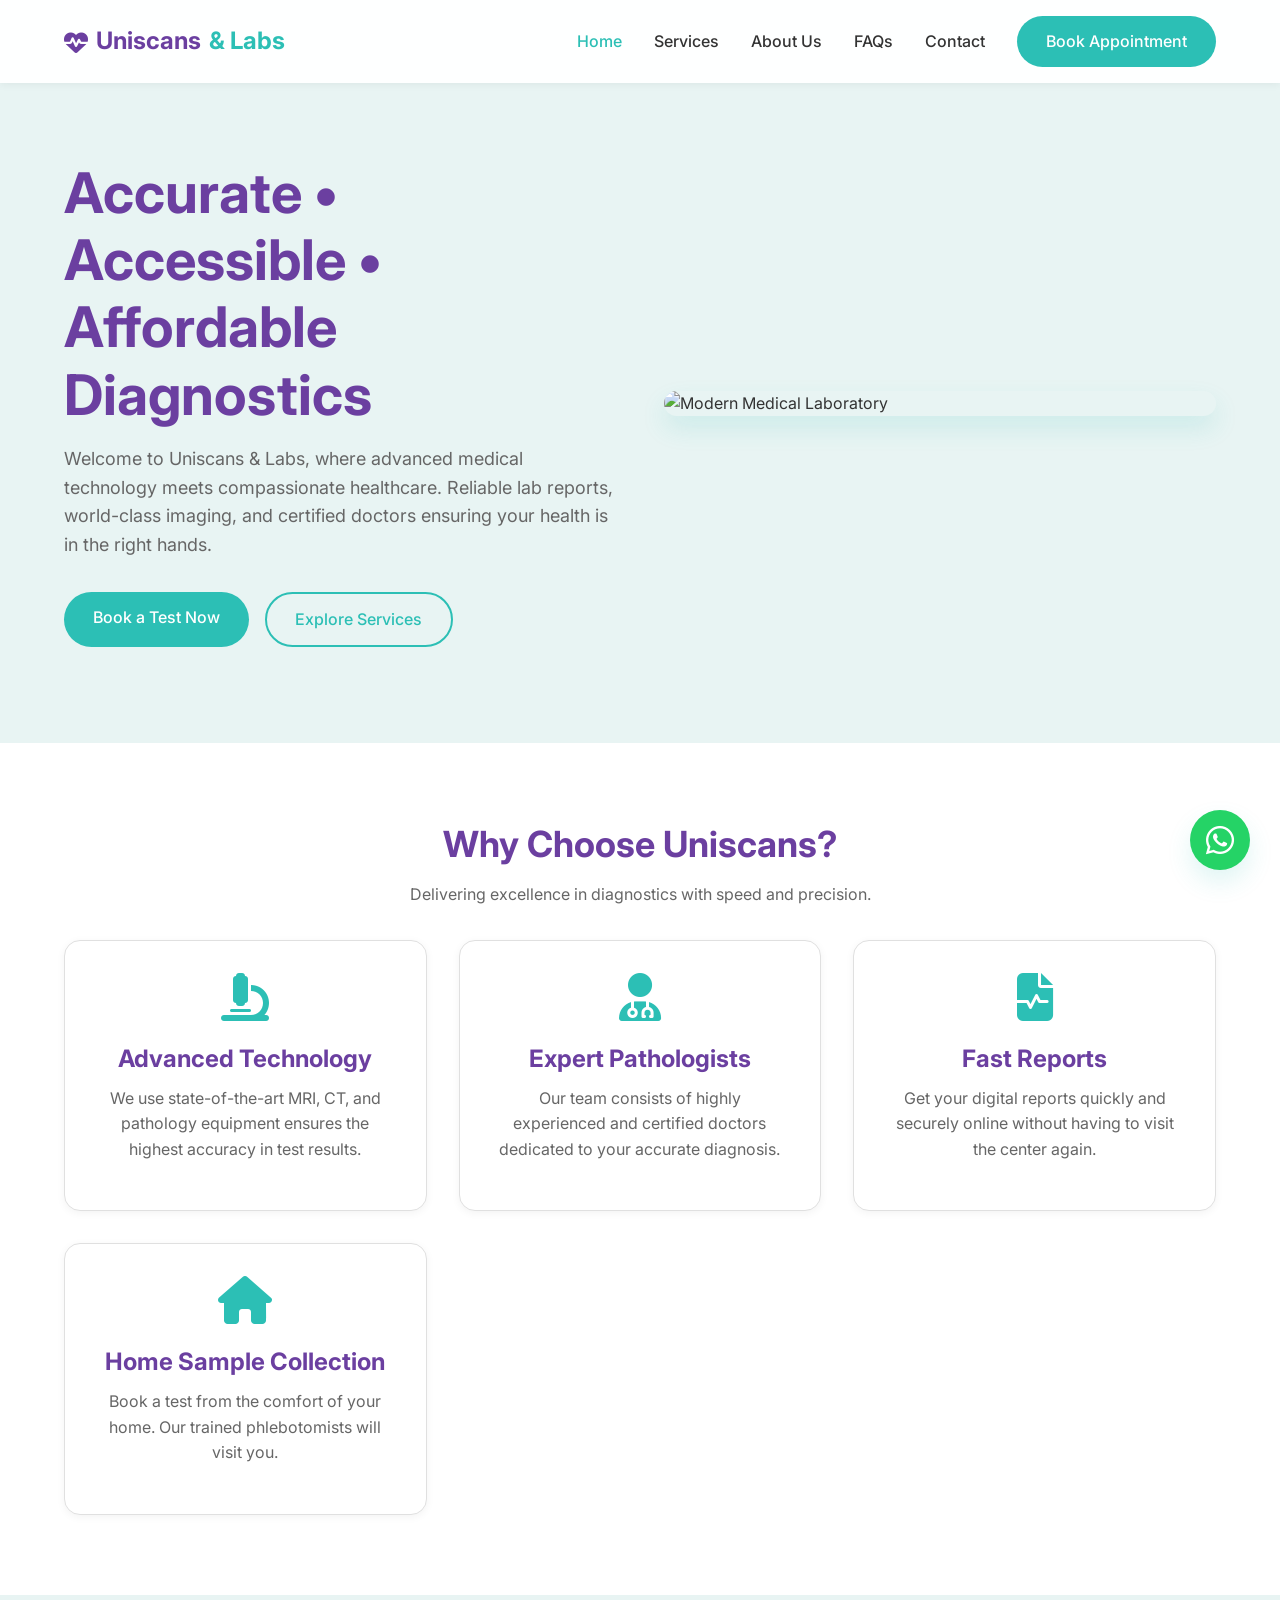
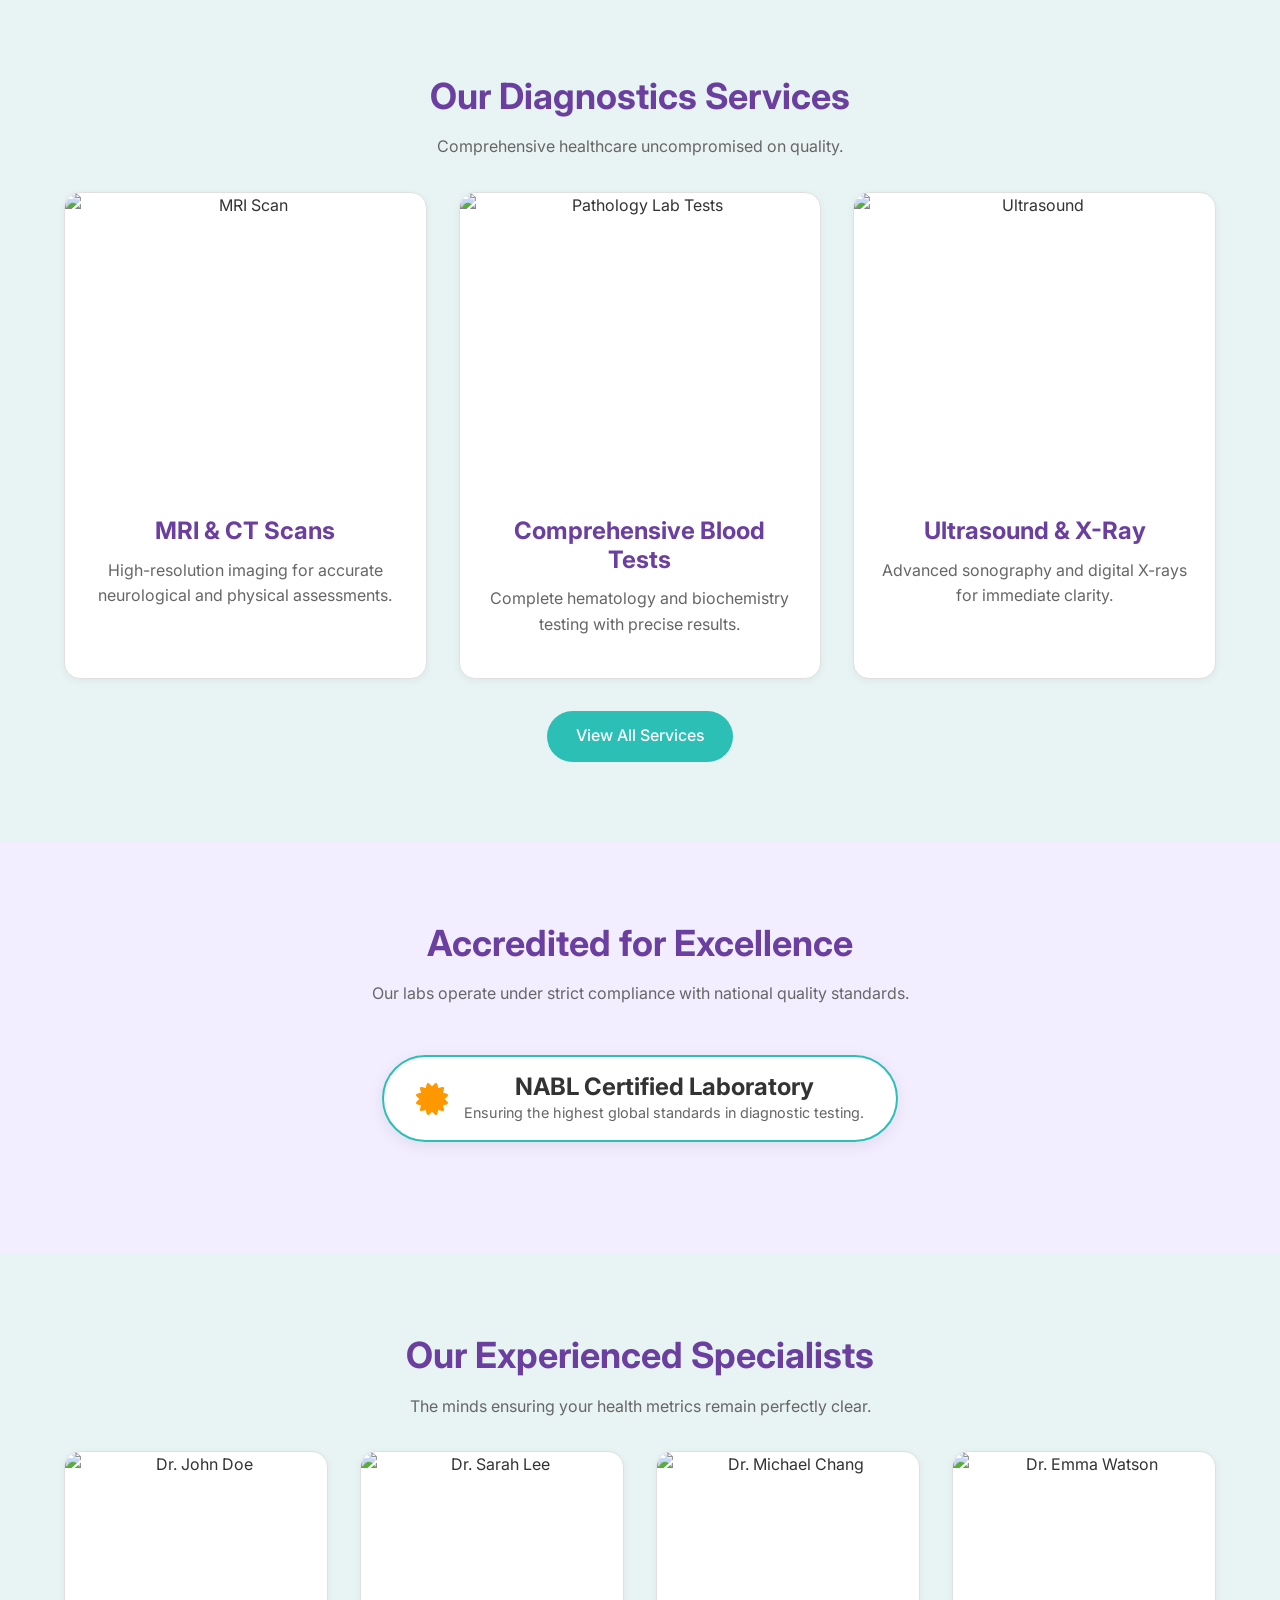
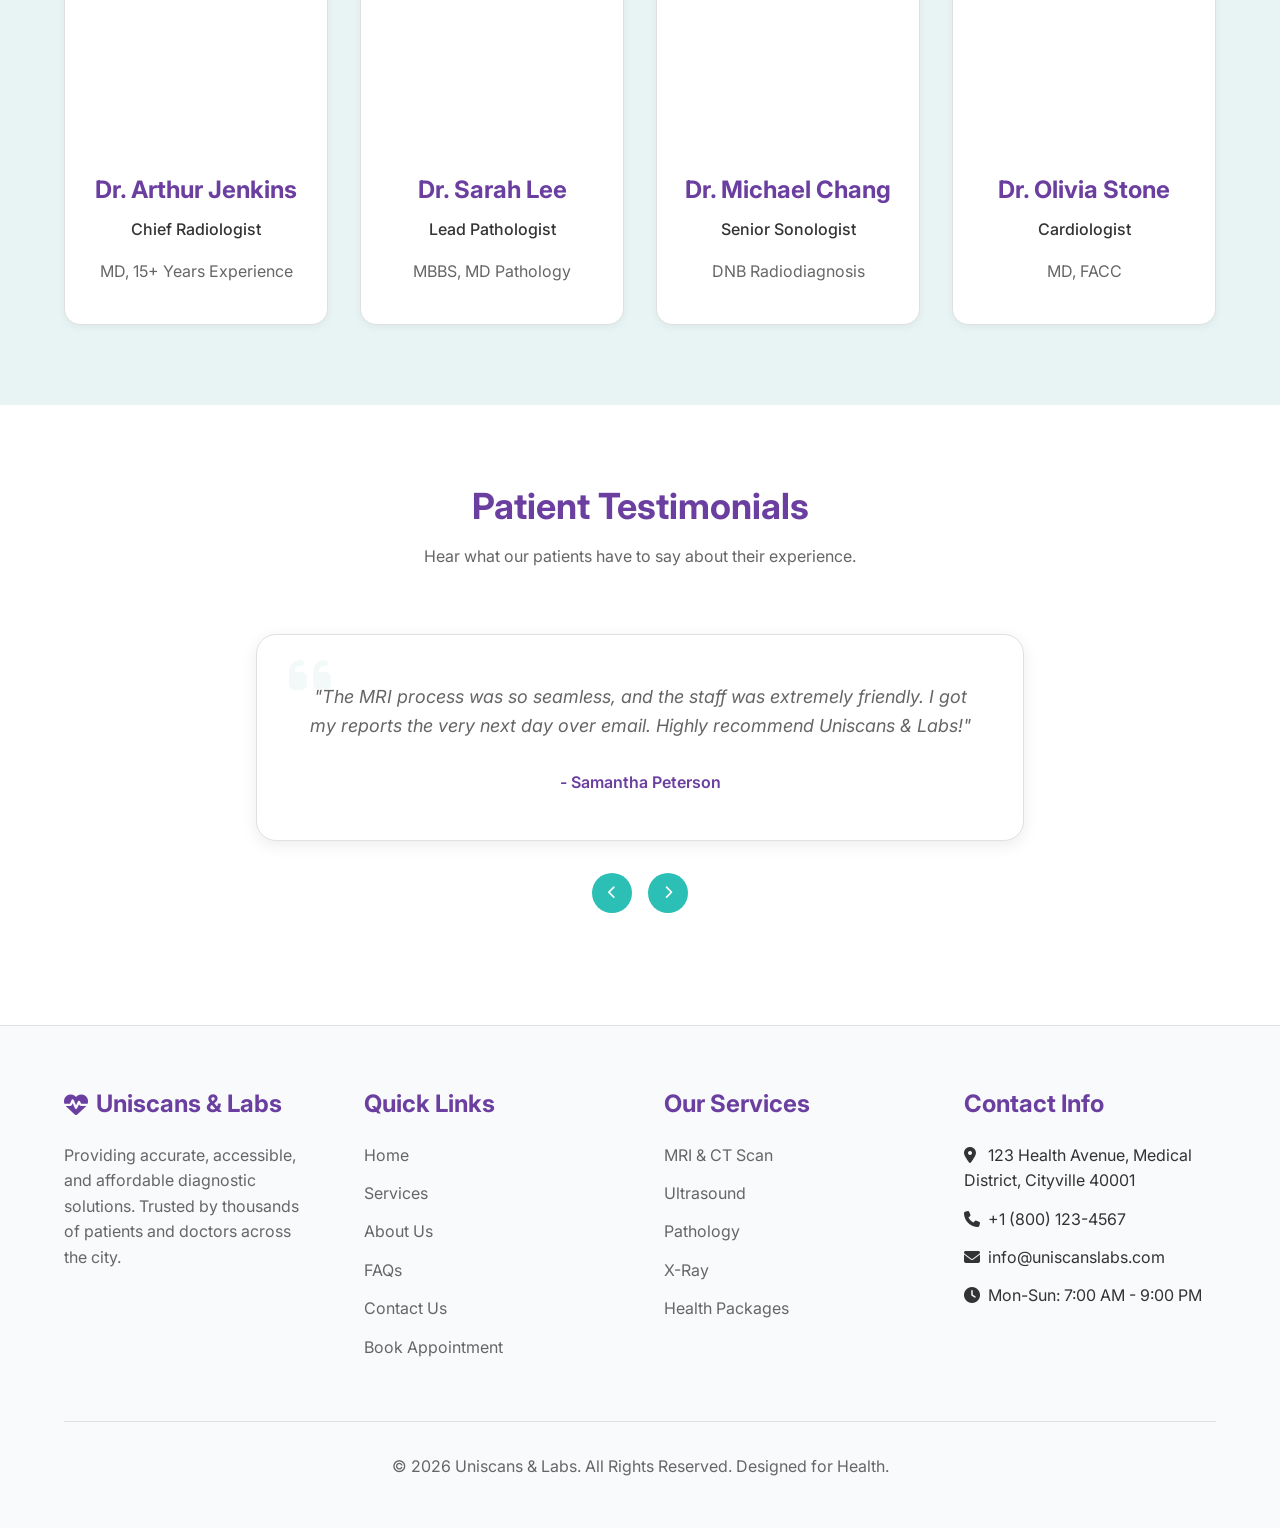
==== index.html @ 37f6e5c0 "first commit" ====
<!DOCTYPE html>
<html lang="en">
<head>
    <meta charset="UTF-8">
    <meta name="viewport" content="width=device-width, initial-scale=1.0">
    <title>Uniscans & Labs | Accurate • Accessible • Affordable Diagnostics</title>
    <meta name="description" content="Uniscans & Labs provides premium diagnostic services including MRI, CT Scans, Ultrasound, and full body checkups.">
    <link rel="stylesheet" href="styles.css">
    <link rel="stylesheet" href="https://cdnjs.cloudflare.com/ajax/libs/font-awesome/6.4.0/css/all.min.css">
</head>
<body>

    <!-- Sticky Navbar -->
    <header class="navbar">
        <div class="container">
            <a href="index.html" class="logo">
                <i class="fas fa-heartbeat"></i> Uniscans <span>& Labs</span>
            </a>
            
            <nav class="nav-links">
                <a href="index.html" class="active">Home</a>
                <a href="services.html">Services</a>
                <a href="about.html">About Us</a>
                <a href="faq.html">FAQs</a>
                <a href="contact.html">Contact</a>
                <a href="appointment.html" class="btn btn-accent">Book Appointment</a>
            </nav>
            
            <div class="mobile-toggle">
                <i class="fas fa-bars"></i>
            </div>
        </div>
    </header>

    <!-- Hero Section -->
    <section class="hero" id="home">
        <div class="container">
            <div class="hero-content">
                <h1>Accurate • Accessible • Affordable Diagnostics</h1>
                <p>Welcome to Uniscans & Labs, where advanced medical technology meets compassionate healthcare. Reliable lab reports, world-class imaging, and certified doctors ensuring your health is in the right hands.</p>
                <div style="display: flex; gap: 1rem;">
                    <a href="appointment.html" class="btn btn-primary">Book a Test Now</a>
                    <a href="services.html" class="btn btn-outline">Explore Services</a>
                </div>
            </div>
            <div class="hero-image">
                <img src="https://images.unsplash.com/photo-1579684385127-1ef15d508118?q=80&w=800&auto=format&fit=crop" alt="Modern Medical Laboratory">
            </div>
        </div>
    </section>

    <!-- Why Choose Us -->
    <section class="section" id="why-us">
        <div class="container">
            <div class="text-center mb-2">
                <h2>Why Choose Uniscans?</h2>
                <p>Delivering excellence in diagnostics with speed and precision.</p>
            </div>
            
            <div class="grid">
                <div class="card">
                    <i class="fas fa-microscope card-icon"></i>
                    <h3>Advanced Technology</h3>
                    <p>We use state-of-the-art MRI, CT, and pathology equipment ensures the highest accuracy in test results.</p>
                </div>
                <div class="card">
                    <i class="fas fa-user-md card-icon"></i>
                    <h3>Expert Pathologists</h3>
                    <p>Our team consists of highly experienced and certified doctors dedicated to your accurate diagnosis.</p>
                </div>
                <div class="card">
                    <i class="fas fa-file-medical-alt card-icon"></i>
                    <h3>Fast Reports</h3>
                    <p>Get your digital reports quickly and securely online without having to visit the center again.</p>
                </div>
                <div class="card">
                    <i class="fas fa-home card-icon"></i>
                    <h3>Home Sample Collection</h3>
                    <p>Book a test from the comfort of your home. Our trained phlebotomists will visit you.</p>
                </div>
            </div>
        </div>
    </section>

    <!-- Technology & Equipment -->
    <section class="section section-alt" id="services">
        <div class="container">
            <div class="text-center mb-2">
                <h2>Our Diagnostics Services</h2>
                <p>Comprehensive healthcare uncompromised on quality.</p>
            </div>
            
            <div class="grid">
                <div class="staff-card">
                    <img src="https://images.unsplash.com/photo-1516549655169-df83a0774514?q=80&w=600&auto=format&fit=crop" alt="MRI Scan" class="staff-img">
                    <div class="staff-info">
                        <h3>MRI & CT Scans</h3>
                        <p>High-resolution imaging for accurate neurological and physical assessments.</p>
                    </div>
                </div>
                <div class="staff-card">
                    <img src="https://images.unsplash.com/photo-1579154204601-01588f351e67?q=80&w=600&auto=format&fit=crop" alt="Pathology Lab Tests" class="staff-img">
                    <div class="staff-info">
                        <h3>Comprehensive Blood Tests</h3>
                        <p>Complete hematology and biochemistry testing with precise results.</p>
                    </div>
                </div>
                <div class="staff-card">
                    <img src="https://images.unsplash.com/photo-1530497610245-94d3c16cda28?q=80&w=600&auto=format&fit=crop" alt="Ultrasound" class="staff-img">
                    <div class="staff-info">
                        <h3>Ultrasound & X-Ray</h3>
                        <p>Advanced sonography and digital X-rays for immediate clarity.</p>
                    </div>
                </div>
            </div>
            
            <div class="text-center mt-2">
                <a href="services.html" class="btn btn-primary">View All Services</a>
            </div>
        </div>
    </section>

    <!-- NABL Certification -->
    <section class="section section-purple-tint text-center">
        <div class="container">
            <h2>Accredited for Excellence</h2>
            <p>Our labs operate under strict compliance with national quality standards.</p>
            <div class="badge-nabl">
                <i class="fas fa-certificate"></i>
                <div>
                    <h3 style="margin-bottom: 0; color: var(--text-main);">NABL Certified Laboratory</h3>
                    <p style="margin-bottom: 0px; font-size: 0.9rem;">Ensuring the highest global standards in diagnostic testing.</p>
                </div>
            </div>
        </div>
    </section>

    <!-- Experienced Staff -->
    <section class="section section-alt" id="team">
        <div class="container">
            <div class="text-center mb-2">
                <h2>Our Experienced Specialists</h2>
                <p>The minds ensuring your health metrics remain perfectly clear.</p>
            </div>
            
            <div class="grid" style="grid-template-columns: repeat(auto-fit, minmax(220px, 1fr));">
                <div class="staff-card">
                    <img src="https://images.unsplash.com/photo-1612349317150-e413f6a5b16d?q=80&w=400&auto=format&fit=crop" alt="Dr. John Doe" class="staff-img">
                    <div class="staff-info">
                        <h3>Dr. Arthur Jenkins</h3>
                        <p style="color: var(--accent-color); font-weight: 500;">Chief Radiologist</p>
                        <p>MD, 15+ Years Experience</p>
                    </div>
                </div>
                <div class="staff-card">
                    <img src="https://images.unsplash.com/photo-1559839734-2b71ea197ec2?q=80&w=400&auto=format&fit=crop" alt="Dr. Sarah Lee" class="staff-img">
                    <div class="staff-info">
                        <h3>Dr. Sarah Lee</h3>
                        <p style="color: var(--accent-color); font-weight: 500;">Lead Pathologist</p>
                        <p>MBBS, MD Pathology</p>
                    </div>
                </div>
                <div class="staff-card">
                    <img src="https://images.unsplash.com/photo-1537368910025-700350fe46c7?q=80&w=400&auto=format&fit=crop" alt="Dr. Michael Chang" class="staff-img">
                    <div class="staff-info">
                        <h3>Dr. Michael Chang</h3>
                        <p style="color: var(--accent-color); font-weight: 500;">Senior Sonologist</p>
                        <p>DNB Radiodiagnosis</p>
                    </div>
                </div>
                <div class="staff-card">
                    <img src="https://images.unsplash.com/photo-1614608682850-e0d6ed316d47?q=80&w=400&auto=format&fit=crop" alt="Dr. Emma Watson" class="staff-img">
                    <div class="staff-info">
                        <h3>Dr. Olivia Stone</h3>
                        <p style="color: var(--accent-color); font-weight: 500;">Cardiologist</p>
                        <p>MD, FACC</p>
                    </div>
                </div>
            </div>
        </div>
    </section>

    <!-- Testimonials -->
    <section class="section" id="testimonials">
        <div class="container">
            <div class="text-center mb-2">
                <h2>Patient Testimonials</h2>
                <p>Hear what our patients have to say about their experience.</p>
            </div>
            
            <div class="testimonial-container">
                <div class="testimonial-track">
                    <div class="testimonial-slide">
                        <div class="testimonial-card">
                            <i class="fas fa-quote-left quote-icon"></i>
                            <p class="testimonial-text">"The MRI process was so seamless, and the staff was extremely friendly. I got my reports the very next day over email. Highly recommend Uniscans & Labs!"</p>
                            <h4 class="testimonial-author">- Samantha Peterson</h4>
                        </div>
                    </div>
                    <div class="testimonial-slide">
                        <div class="testimonial-card">
                            <i class="fas fa-quote-left quote-icon"></i>
                            <p class="testimonial-text">"Very professional setup. The lab is exceptionally clean, and the home collection service they offer is a lifesaver for my elderly parents."</p>
                            <h4 class="testimonial-author">- Rahul Verma</h4>
                        </div>
                    </div>
                    <div class="testimonial-slide">
                        <div class="testimonial-card">
                            <i class="fas fa-quote-left quote-icon"></i>
                            <p class="testimonial-text">"Pricing is very transparent compared to other corporate hospitals, and the doctors took time to actually explain the ultrasound results. Great facility."</p>
                            <h4 class="testimonial-author">- James O'Connor</h4>
                        </div>
                    </div>
                </div>
                
                <div class="slider-controls">
                    <button class="slider-btn slider-prev"><i class="fas fa-chevron-left"></i></button>
                    <button class="slider-btn slider-next"><i class="fas fa-chevron-right"></i></button>
                </div>
            </div>
        </div>
    </section>

    <!-- Footer -->
    <footer class="footer">
        <div class="container">
            <div class="footer-grid">
                <div>
                    <h3 style="display: flex; align-items: center; gap: 0.5rem;">
                        <i class="fas fa-heartbeat"></i> Uniscans & Labs
                    </h3>
                    <p>Providing accurate, accessible, and affordable diagnostic solutions. Trusted by thousands of patients and doctors across the city.</p>
                </div>
                
                <div>
                    <h3>Quick Links</h3>
                    <ul class="footer-links">
                        <li><a href="index.html">Home</a></li>
                        <li><a href="services.html">Services</a></li>
                        <li><a href="about.html">About Us</a></li>
                        <li><a href="faq.html">FAQs</a></li>
                        <li><a href="contact.html">Contact Us</a></li>
                        <li><a href="appointment.html">Book Appointment</a></li>
                    </ul>
                </div>
                
                <div>
                    <h3>Our Services</h3>
                    <ul class="footer-links">
                        <li><a href="services.html">MRI & CT Scan</a></li>
                        <li><a href="services.html">Ultrasound</a></li>
                        <li><a href="services.html">Pathology</a></li>
                        <li><a href="services.html">X-Ray</a></li>
                        <li><a href="services.html">Health Packages</a></li>
                    </ul>
                </div>
                
                <div>
                    <h3>Contact Info</h3>
                    <ul class="footer-links">
                        <li><i class="fas fa-map-marker-alt" style="width: 20px;"></i> 123 Health Avenue, Medical District, Cityville 40001</li>
                        <li><i class="fas fa-phone" style="width: 20px;"></i> +1 (800) 123-4567</li>
                        <li><i class="fas fa-envelope" style="width: 20px;"></i> info@uniscanslabs.com</li>
                        <li><i class="fas fa-clock" style="width: 20px;"></i> Mon-Sun: 7:00 AM - 9:00 PM</li>
                    </ul>
                </div>
            </div>
            
            <div class="footer-bottom">
                <p>&copy; 2026 Uniscans & Labs. All Rights Reserved. Designed for Health.</p>
            </div>
        </div>
    </footer>

    <!-- Floating WhatsApp -->
    <a href="#" class="whatsapp-float" aria-label="Chat on WhatsApp">
        <i class="fab fa-whatsapp"></i>
    </a>

    <script src="script.js"></script>
</body>
</html>
---- styles.css ----
@import url('https://fonts.googleapis.com/css2?family=Inter:wght@300;400;500;600;700&display=swap');

:root {
  --purple: #6B3FA0;
  --teal: #2CBFB5;
  --bg-color: #FFFFFF;
  --section-alt: #E8F4F3;
  --section-light-purple: #F3EEFF;
  --text-main: #333333;
  --text-light: #666666;
  --border-color: #E0E0E0;
  --shadow-sm: 0 2px 8px rgba(0, 0, 0, 0.05);
  --shadow-md: 0 4px 16px rgba(0, 0, 0, 0.08);
  --shadow-lg: 0 12px 24px rgba(44, 191, 181, 0.15);
  --transition: all 0.3s ease;
}

* {
  margin: 0;
  padding: 0;
  box-sizing: border-box;
}

body {
  font-family: 'Inter', sans-serif;
  color: var(--text-main);
  background-color: var(--bg-color);
  line-height: 1.6;
  overflow-x: hidden;
}

a {
  text-decoration: none;
  color: inherit;
  transition: var(--transition);
}

ul {
  list-style: none;
}

img {
  max-width: 100%;
  height: auto;
  display: block;
}

/* Typography */
h1, h2, h3, h4, h5, h6 {
  color: var(--purple);
  font-weight: 700;
  line-height: 1.2;
}

h1 { font-size: 3rem; margin-bottom: 1rem; }
h2 { font-size: 2.25rem; margin-bottom: 1rem; }
h3 { font-size: 1.5rem; margin-bottom: 0.75rem; }

p {
  color: var(--text-light);
  margin-bottom: 1rem;
}

/* Utilities */
.container {
  width: 100%;
  max-width: 1200px;
  margin: 0 auto;
  padding: 0 1.5rem;
}

.section {
  padding: 5rem 0;
}

.section-alt {
  background-color: var(--section-alt);
}

.section-purple-tint {
  background-color: var(--section-light-purple);
}

.text-center {
  text-align: center;
}

.mb-2 { margin-bottom: 2rem; }
.mt-2 { margin-top: 2rem; }

/* Buttons */
.btn {
  display: inline-block;
  padding: 0.8rem 1.8rem;
  font-weight: 500;
  border-radius: 50px;
  cursor: pointer;
  border: none;
  font-size: 1rem;
  transition: var(--transition);
  text-align: center;
}

.btn-primary, .btn-accent {
  background-color: var(--teal);
  color: white;
}

.btn-primary:hover, .btn-accent:hover {
  background-color: #24a198;
  box-shadow: var(--shadow-md);
  transform: translateY(-2px);
}

.btn-outline {
  background-color: transparent;
  color: var(--teal);
  border: 2px solid var(--teal);
}

.btn-outline:hover {
  background-color: var(--teal);
  color: white;
}

/* Navbar */
.navbar {
  position: fixed;
  top: 0;
  left: 0;
  width: 100%;
  background-color: rgba(255, 255, 255, 0.95);
  backdrop-filter: blur(10px);
  z-index: 1000;
  box-shadow: var(--shadow-sm);
  transition: var(--transition);
  padding: 1rem 0;
}

.navbar .container {
  display: flex;
  justify-content: space-between;
  align-items: center;
}

.logo {
  font-size: 1.5rem;
  font-weight: 700;
  color: var(--purple);
  display: flex;
  align-items: center;
  gap: 0.5rem;
}

.logo span {
  color: var(--teal);
}

.nav-links {
  display: flex;
  align-items: center;
  gap: 2rem;
}

.nav-links a {
  font-weight: 500;
  font-size: 1rem;
}

.nav-links a:hover,
.nav-links a.active {
  color: var(--teal);
}

.mobile-toggle {
  display: none;
  font-size: 1.5rem;
  color: var(--teal);
  cursor: pointer;
}

/* Hero Section */
.hero {
  padding-top: 10rem;
  padding-bottom: 6rem;
  background-color: var(--section-alt);
  position: relative;
  overflow: hidden;
}

.hero .container {
  display: grid;
  grid-template-columns: 1fr 1fr;
  gap: 3rem;
  align-items: center;
}

.hero-content h1 {
  font-size: 3.5rem;
  color: var(--purple);
}

.hero-content p {
  font-size: 1.125rem;
  margin-bottom: 2rem;
}

.hero-image {
  position: relative;
}

.hero-image img {
  border-radius: 20px;
  box-shadow: var(--shadow-lg);
}

/* Cards & Grid */
.grid {
  display: grid;
  grid-template-columns: repeat(auto-fit, minmax(280px, 1fr));
  gap: 2rem;
}

.card {
  background: var(--bg-color);
  border-radius: 16px;
  padding: 2rem;
  box-shadow: var(--shadow-sm);
  transition: var(--transition);
  border: 1px solid var(--border-color);
  text-align: center;
}

.card:hover {
  transform: translateY(-5px);
  box-shadow: var(--shadow-md);
  border-color: var(--teal);
}

.card-icon {
  font-size: 3rem;
  color: var(--teal);
  margin-bottom: 1.5rem;
}

/* Team / Staff */
.staff-card {
  text-align: center;
  background: var(--bg-color);
  border-radius: 16px;
  overflow: hidden;
  box-shadow: var(--shadow-sm);
  transition: var(--transition);
  border: 1px solid var(--border-color);
}

.staff-card:hover {
  transform: translateY(-5px);
  box-shadow: var(--shadow-md);
  border-color: var(--teal);
}

.staff-img {
  width: 100%;
  height: 300px;
  object-fit: cover;
}

.staff-info {
  padding: 1.5rem;
}

/* Badges */
.badge-nabl {
  display: inline-flex;
  align-items: center;
  gap: 1rem;
  background: white;
  padding: 1rem 2rem;
  border-radius: 50px;
  box-shadow: var(--shadow-md);
  margin: 2rem 0;
  border: 2px solid var(--teal);
}

.badge-nabl i {
  font-size: 2rem;
  color: #FF9800;
}

/* Testimonial Slider */
.testimonial-container {
  position: relative;
  max-width: 800px;
  margin: 0 auto;
  overflow: hidden;
  padding: 2rem 0;
}

.testimonial-track {
  display: flex;
  transition: transform 0.5s ease-in-out;
}

.testimonial-slide {
  min-width: 100%;
  padding: 0 1rem;
}

.testimonial-card {
  background: var(--bg-color);
  padding: 3rem;
  border-radius: 20px;
  box-shadow: var(--shadow-md);
  text-align: center;
  position: relative;
  border: 1px solid var(--border-color);
}

.quote-icon {
  font-size: 3rem;
  color: var(--section-alt);
  position: absolute;
  top: 1rem;
  left: 2rem;
  z-index: 0;
  opacity: 0.5;
}

.testimonial-text {
  font-size: 1.125rem;
  font-style: italic;
  position: relative;
  z-index: 1;
  margin-bottom: 2rem;
}

.testimonial-author {
  font-weight: 600;
  color: var(--purple);
}

.slider-controls {
  display: flex;
  justify-content: center;
  gap: 1rem;
  margin-top: 2rem;
}

.slider-btn {
  background: var(--teal);
  color: white;
  border: none;
  width: 40px;
  height: 40px;
  border-radius: 50%;
  cursor: pointer;
  display: flex;
  align-items: center;
  justify-content: center;
  transition: var(--transition);
}

.slider-btn:hover {
  background: #24a198;
}

/* FAQ Accordion */
.faq-container {
  max-width: 800px;
  margin: 0 auto;
}

.faq-item {
  margin-bottom: 1rem;
  border: 1px solid var(--border-color);
  border-radius: 10px;
  overflow: hidden;
}

.faq-question {
  background: white;
  padding: 1.5rem;
  display: flex;
  justify-content: space-between;
  align-items: center;
  cursor: pointer;
  font-weight: 600;
  color: var(--purple);
  transition: var(--transition);
}

.faq-question:hover {
  background: var(--section-alt);
}

.faq-answer {
  padding: 0 1.5rem;
  max-height: 0;
  overflow: hidden;
  transition: max-height 0.3s ease-out, padding 0.3s ease;
  background: white;
}

.faq-item.active .faq-answer {
  padding: 1.5rem;
  max-height: 500px;
  border-top: 1px solid var(--border-color);
}

.faq-icon {
  transition: transform 0.3s ease;
  color: var(--teal);
}

.faq-item.active .faq-icon {
  transform: rotate(180deg);
}

/* Forms */
.form-container {
  background: white;
  padding: 3rem;
  border-radius: 20px;
  box-shadow: var(--shadow-lg);
  max-width: 600px;
  margin: 0 auto;
  border: 1px solid var(--border-color);
}

.form-group {
  margin-bottom: 1.5rem;
  text-align: left;
}

.form-group label {
  display: block;
  font-weight: 500;
  margin-bottom: 0.5rem;
  color: var(--text-main);
}

.form-control {
  width: 100%;
  padding: 1rem;
  border: 1px solid var(--border-color);
  border-radius: 8px;
  font-family: inherit;
  font-size: 1rem;
  transition: var(--transition);
}

.form-control:focus {
  outline: none;
  border-color: var(--teal);
  box-shadow: 0 0 0 3px rgba(44, 191, 181, 0.2);
}

textarea.form-control {
  resize: vertical;
  min-height: 120px;
}

#form-success {
  display: none;
  padding: 1rem;
  background-color: #d4edda;
  color: #155724;
  border-radius: 8px;
  margin-bottom: 1.5rem;
  text-align: center;
}

/* Contact Info & Map */
.contact-grid {
  display: grid;
  grid-template-columns: 1fr 1fr;
  gap: 3rem;
}

.contact-info-card {
  padding: 2rem;
  background: var(--section-alt);
  border-radius: 16px;
  margin-bottom: 2rem;
  display: flex;
  align-items: flex-start;
  gap: 1rem;
  border: 1px solid #d1ebe8;
}

.contact-info-card i {
  font-size: 1.5rem;
  color: var(--teal);
  margin-top: 0.25rem;
}

.map-placeholder {
  width: 100%;
  height: 400px;
  background: #f8fafc;
  border: 1px solid var(--border-color);
  border-radius: 16px;
  display: flex;
  align-items: center;
  justify-content: center;
  color: var(--text-light);
  font-weight: 500;
}

/* Footer */
.footer {
  background-color: #F8FAFC;
  color: var(--text-main);
  padding: 4rem 0 2rem;
  border-top: 1px solid var(--border-color);
}

.footer-grid {
  display: grid;
  grid-template-columns: repeat(auto-fit, minmax(250px, 1fr));
  gap: 3rem;
  margin-bottom: 3rem;
}

.footer h3 {
  color: var(--purple);
  margin-bottom: 1.5rem;
}

.footer p, .footer a {
  color: var(--text-light);
}

.footer a:hover {
  color: var(--teal);
}

.footer-links li {
  margin-bottom: 0.8rem;
}

.footer-bottom {
  text-align: center;
  padding-top: 2rem;
  border-top: 1px solid var(--border-color);
  color: var(--text-light);
}

/* Floating WhatsApp */
.whatsapp-float {
  position: fixed;
  bottom: 30px;
  right: 30px;
  background-color: #25d366;
  color: white;
  width: 60px;
  height: 60px;
  border-radius: 50%;
  display: flex;
  align-items: center;
  justify-content: center;
  font-size: 2rem;
  box-shadow: var(--shadow-lg);
  z-index: 100;
  transition: var(--transition);
}

.whatsapp-float:hover {
  transform: scale(1.1);
  background-color: #1ebe57;
  color: white;
}

/* Responsive */
@media (max-width: 991px) {
  .hero .container {
    grid-template-columns: 1fr;
    text-align: center;
  }
  
  .hero-content h1 {
    font-size: 2.5rem;
  }
  
  .contact-grid {
    grid-template-columns: 1fr;
  }
}

@media (max-width: 768px) {
  .mobile-toggle {
    display: block;
  }
  
  .nav-links {
    position: fixed;
    top: 70px;
    left: -100%;
    width: 100%;
    height: calc(100vh - 70px);
    background: white;
    flex-direction: column;
    justify-content: center;
    gap: 2rem;
    transition: 0.3s ease-in-out;
    border-bottom: 1px solid var(--border-color);
    box-shadow: var(--shadow-md);
  }
  
  .nav-links.active {
    left: 0;
  }
  
  .nav-links .btn {
    margin-top: 1rem;
  }
  
  .section {
    padding: 3rem 0;
  }
}

/* Additions for About page */
.about-grid {
  display: grid;
  grid-template-columns: 1fr 1fr;
  gap: 3rem;
  align-items: center;
}

.about-image img {
  border-radius: 20px;
  box-shadow: var(--shadow-md);
}

@media (max-width: 768px) {
  .about-grid {
    grid-template-columns: 1fr;
  }
}

/* Services special formatting */
.service-detail-card {
  display: flex;
  background: white;
  border-radius: 16px;
  overflow: hidden;
  box-shadow: var(--shadow-sm);
  margin-bottom: 2rem;
  border: 1px solid var(--border-color);
  transition: var(--transition);
}

.service-detail-card:hover {
  box-shadow: var(--shadow-md);
  transform: translateY(-3px);
  border-color: var(--teal);
}

.service-detail-img {
  width: 300px;
  background: var(--section-alt);
}

.service-detail-img img {
  width: 100%;
  height: 100%;
  object-fit: cover;
}

.service-detail-content {
  padding: 2rem;
  flex: 1;
}

@media (max-width: 768px) {
  .service-detail-card {
    flex-direction: column;
  }
  
  .service-detail-img {
    width: 100%;
    height: 200px;
  }
}

/* Pricing Packages */
.pricing-grid {
  display: grid;
  grid-template-columns: repeat(auto-fit, minmax(240px, 1fr));
  gap: 2rem;
  margin-top: 3rem;
}

.pricing-card {
  background: white;
  border-radius: 16px;
  padding: 3rem 1.5rem 2rem;
  box-shadow: var(--shadow-sm);
  border: 1px solid var(--border-color);
  text-align: center;
  transition: var(--transition);
  position: relative;
  display: flex;
  flex-direction: column;
}

.pricing-card:hover {
  transform: translateY(-10px);
  box-shadow: var(--shadow-lg);
  border-color: var(--teal);
}

.pricing-card.popular {
  border: 2px solid var(--teal);
  box-shadow: var(--shadow-md);
  transform: scale(1.05);
  z-index: 1;
}

.pricing-card.popular:hover {
  transform: scale(1.05) translateY(-5px);
}

.popular-badge {
  position: absolute;
  top: -15px;
  left: 50%;
  transform: translateX(-50%);
  background: var(--teal);
  color: white;
  padding: 0.5rem 1.5rem;
  border-radius: 20px;
  font-size: 0.85rem;
  font-weight: 600;
  white-space: nowrap;
}

.plan-name {
  color: var(--purple);
  font-size: 1.5rem;
  font-weight: 700;
  margin-bottom: 0.5rem;
}

.plan-params {
  color: var(--text-light);
  font-size: 0.9rem;
  margin-bottom: 1.5rem;
}

.price-container {
  margin-bottom: 2rem;
  flex-grow: 1;
}

.price-original {
  color: #a0aec0;
  text-decoration: line-through;
  font-size: 1.2rem;
  margin-right: 0.5rem;
}

.price-discounted {
  font-size: 2.5rem;
  font-weight: 700;
  color: var(--text-main);
}

.pricing-card .btn {
  width: 100%;
}

/* Comparison Table */
.table-responsive {
  overflow-x: auto;
  margin-top: 3rem;
  border-radius: 12px;
  box-shadow: var(--shadow-sm);
  border: 1px solid var(--border-color);
}

.comparison-table {
  width: 100%;
  border-collapse: collapse;
  background: white;
  text-align: center;
  min-width: 800px;
}

.comparison-table th, 
.comparison-table td {
  padding: 1.25rem 1rem;
  border-bottom: 1px solid var(--border-color);
}

.comparison-table th {
  background: var(--section-alt);
  font-weight: 600;
  color: var(--purple);
  font-size: 1.1rem;
}

.comparison-table th:first-child {
  text-align: left;
  position: sticky;
  left: 0;
  background: var(--section-alt);
  z-index: 2;
}

.comparison-table td:first-child {
  text-align: left;
  font-weight: 500;
  color: var(--text-main);
  position: sticky;
  left: 0;
  background: white;
  border-right: 1px solid var(--border-color);
}

.comparison-table tr {
  transition: var(--transition);
}

.comparison-table tr:hover td {
  background: #f8fafc;
}

.comparison-table tr:hover td:first-child {
  background: #f8fafc;
}

.comparison-table i.fa-check {
  color: var(--teal);
  font-size: 1.2rem;
}

.comparison-table i.fa-minus {
  color: #cbd5e1;
}

@media (max-width: 991px) {
  .pricing-card.popular {
    transform: scale(1);
    z-index: auto;
  }
  .pricing-card.popular:hover {
    transform: translateY(-5px);
  }
}

/* Service Enhancements (UX Upgrade) */
.plan-highlights {
  text-align: left;
  margin-bottom: 2rem;
  padding-left: 0;
  display: flex;
  flex-direction: column;
  gap: 0.8rem;
  flex-grow: 1;
}

.plan-highlights li {
  font-size: 0.95rem;
  color: var(--text-main);
  display: flex;
  align-items: flex-start;
  gap: 0.5rem;
}

.plan-highlights i {
  color: var(--teal);
  margin-top: 0.2rem;
  font-size: 0.9rem;
}

.microcopy {
  font-size: 0.8rem;
  color: var(--text-light);
  margin-top: 0.8rem;
  margin-bottom: 0;
  font-style: italic;
}

.trust-elements {
  display: flex;
  justify-content: center;
  flex-wrap: wrap;
  gap: 2rem;
  margin-top: 4rem;
  padding: 2rem;
  background: white;
  border-radius: 12px;
  box-shadow: var(--shadow-sm);
  border: 1px solid var(--border-color);
}

.trust-item {
  display: flex;
  align-items: center;
  gap: 0.8rem;
  font-weight: 600;
  color: var(--purple);
}

.trust-item i {
  font-size: 1.5rem;
  color: var(--teal);
}

.table-section-row td {
  background-color: #f1f5f9;
  font-weight: 700 !important;
  color: var(--purple) !important;
  text-align: left;
  padding-left: 1rem !important;
}

.muted-icon {
  color: #cbd5e1;
  font-weight: bold;
}

.hidden-row {
  display: none;
}
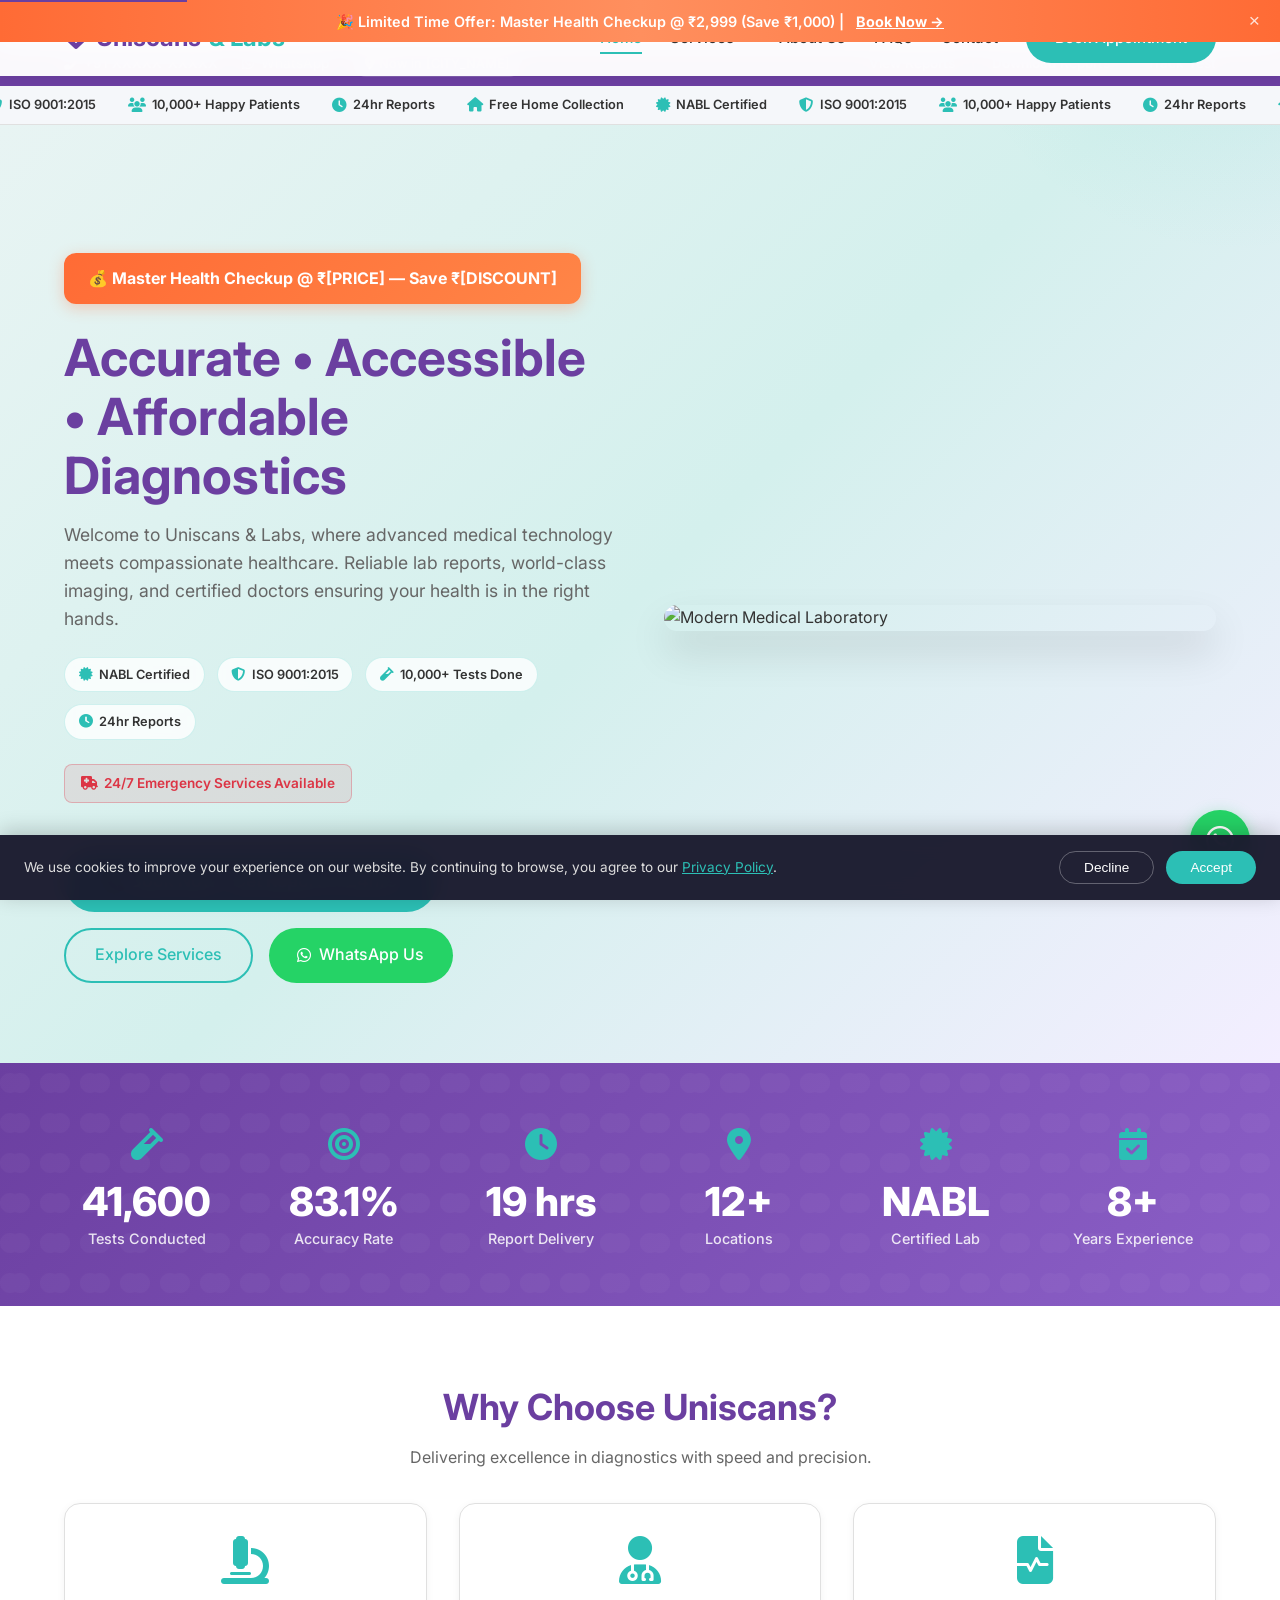
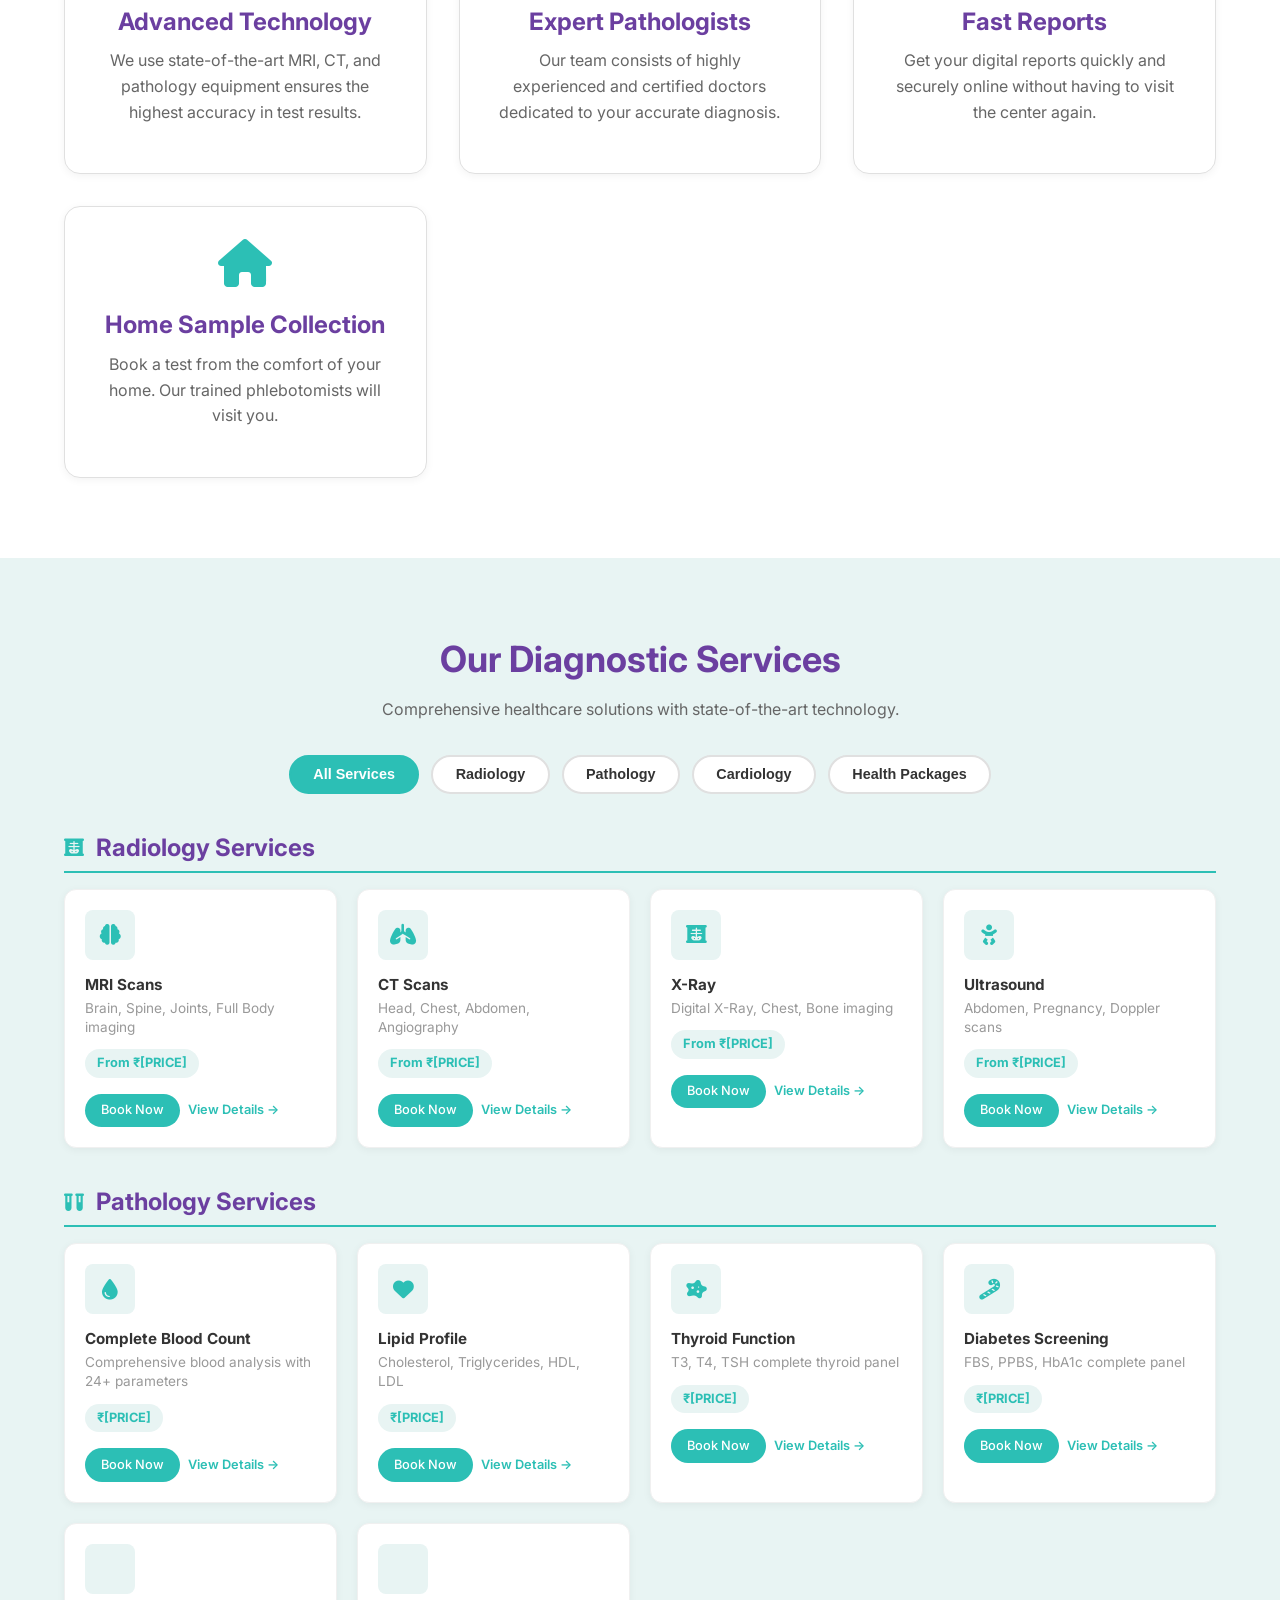
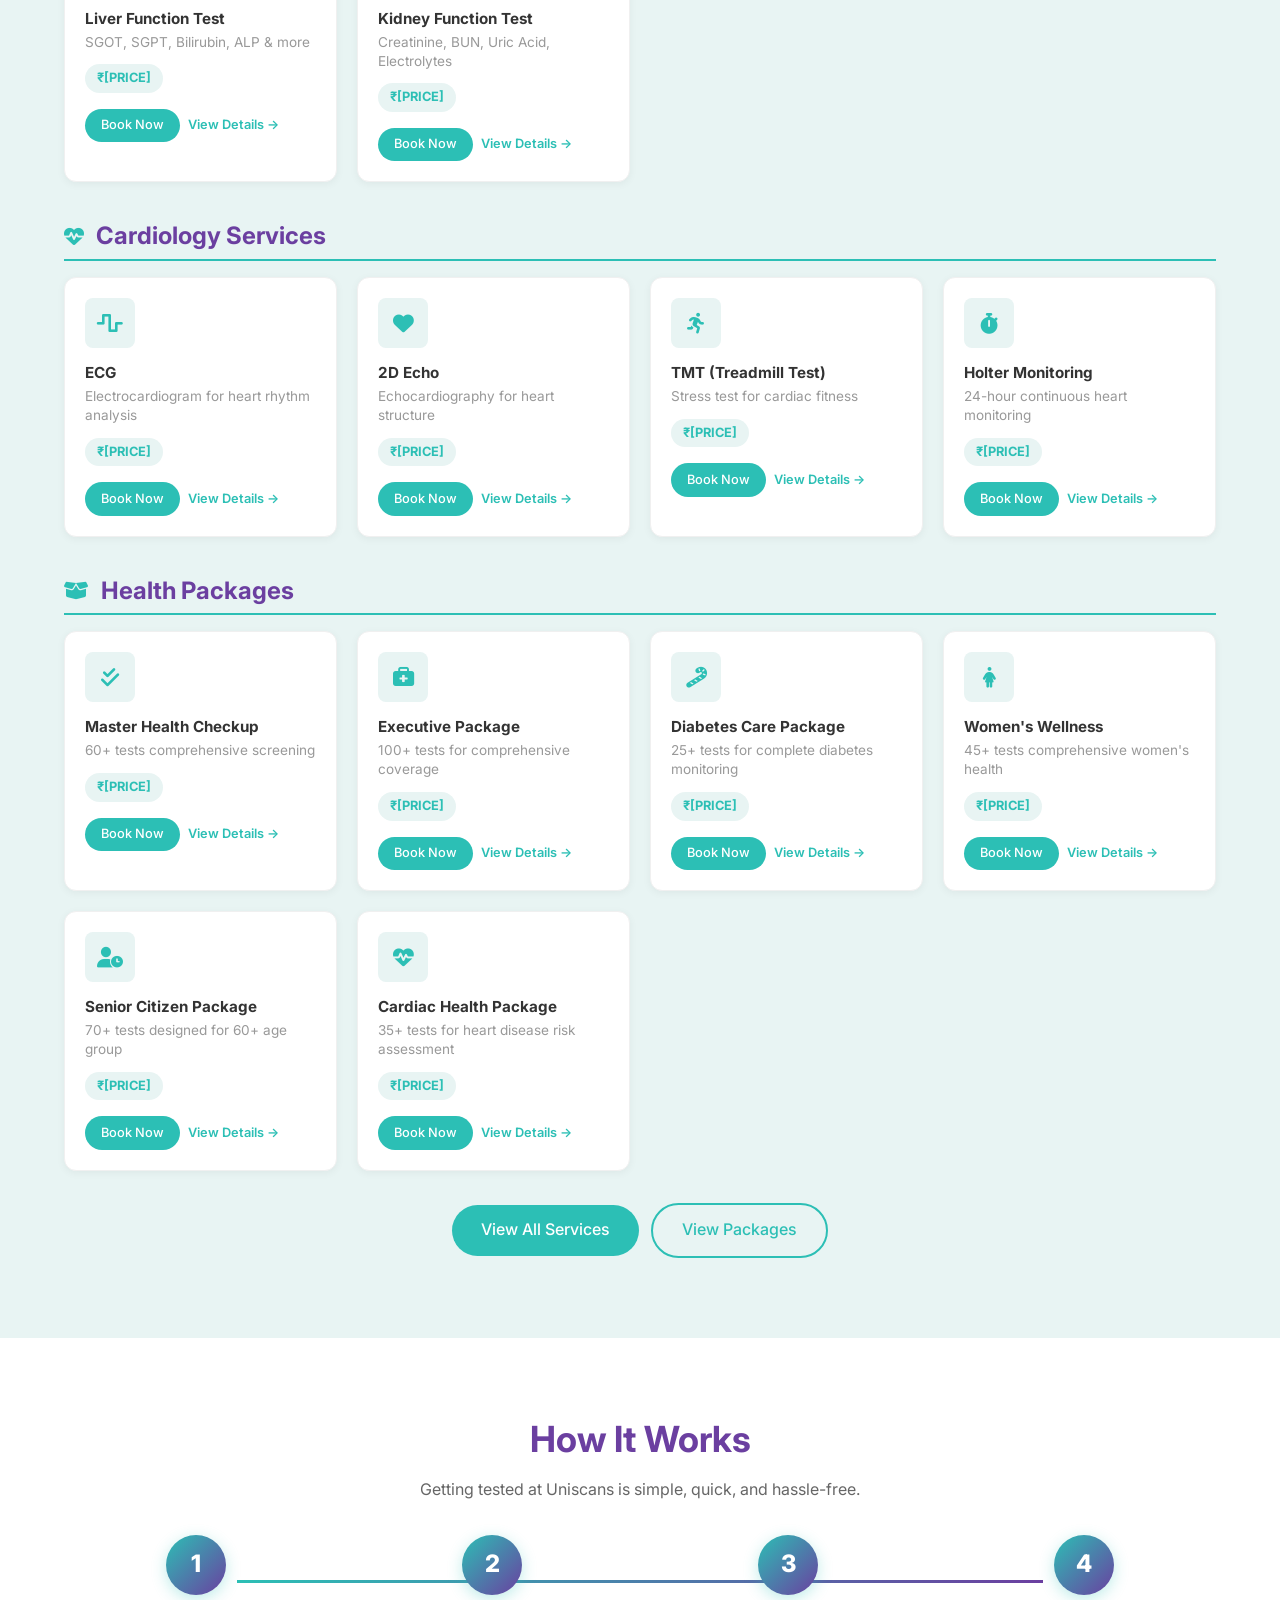
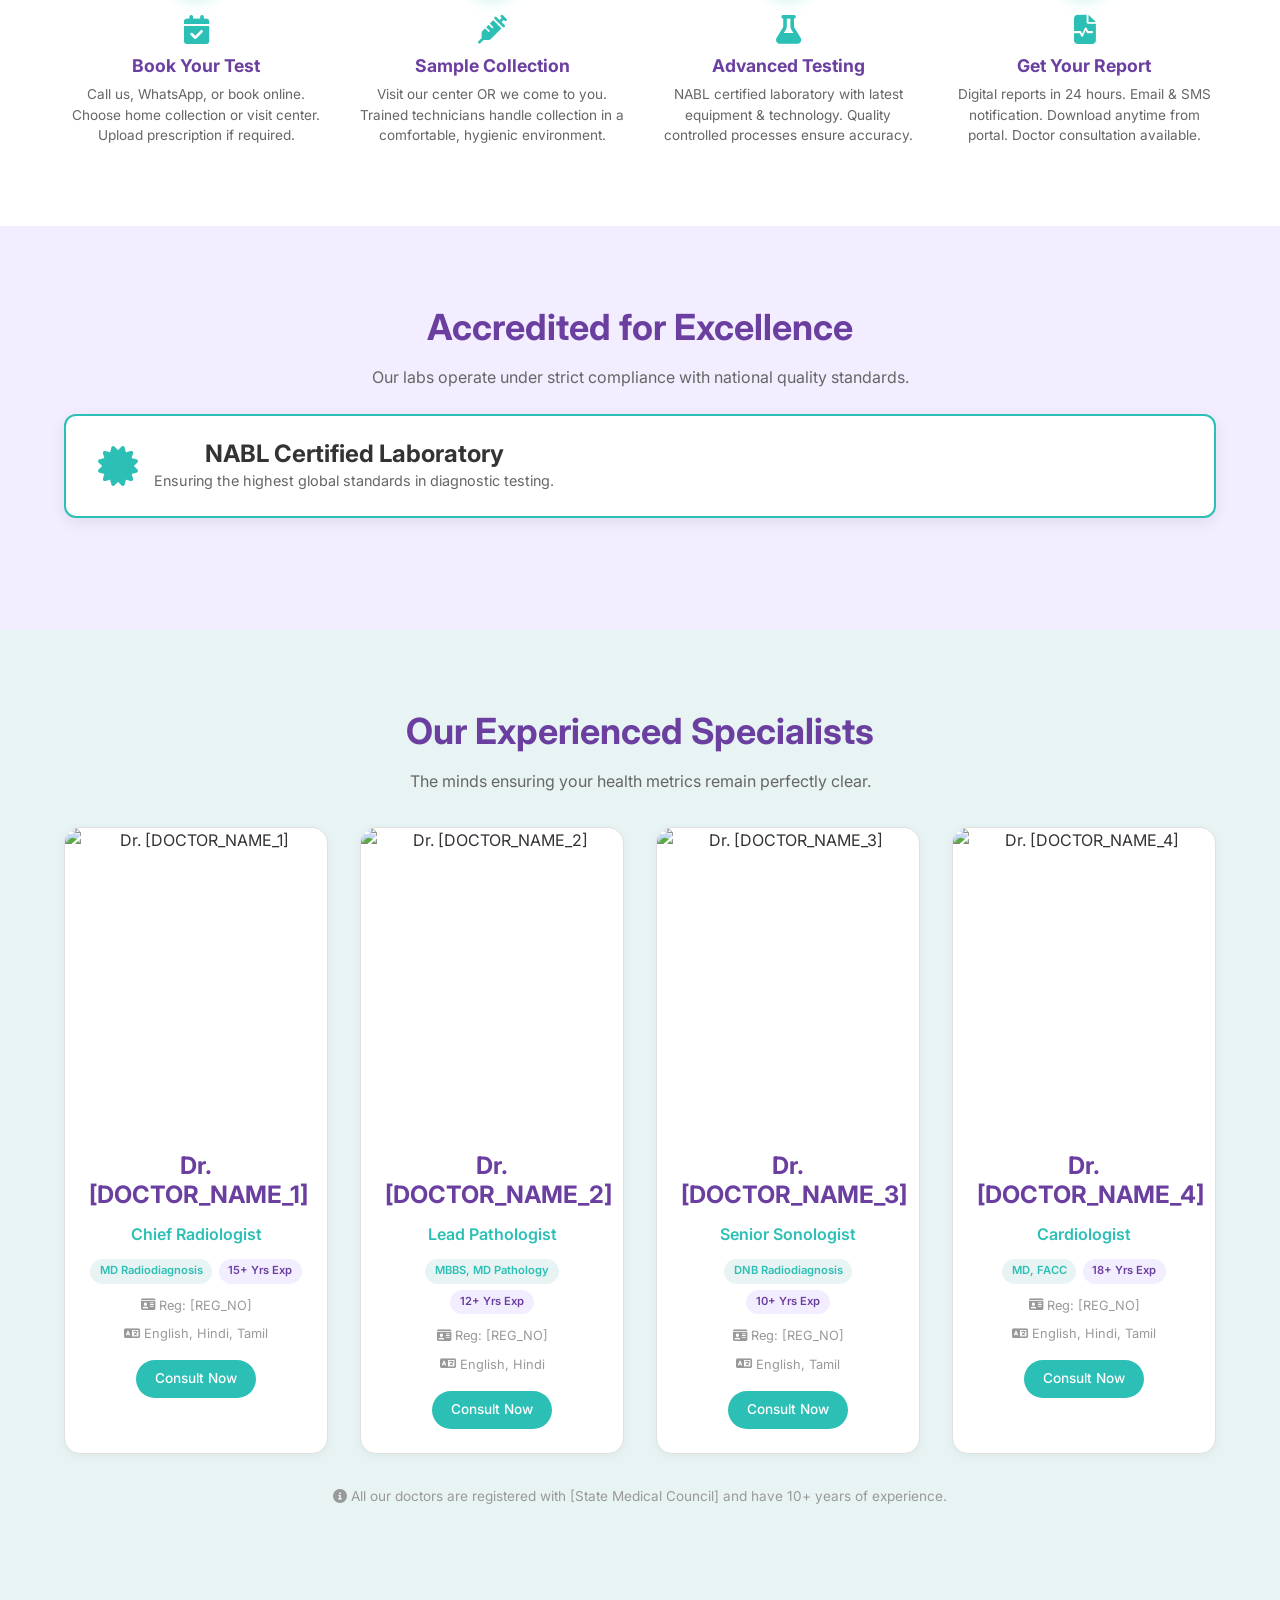
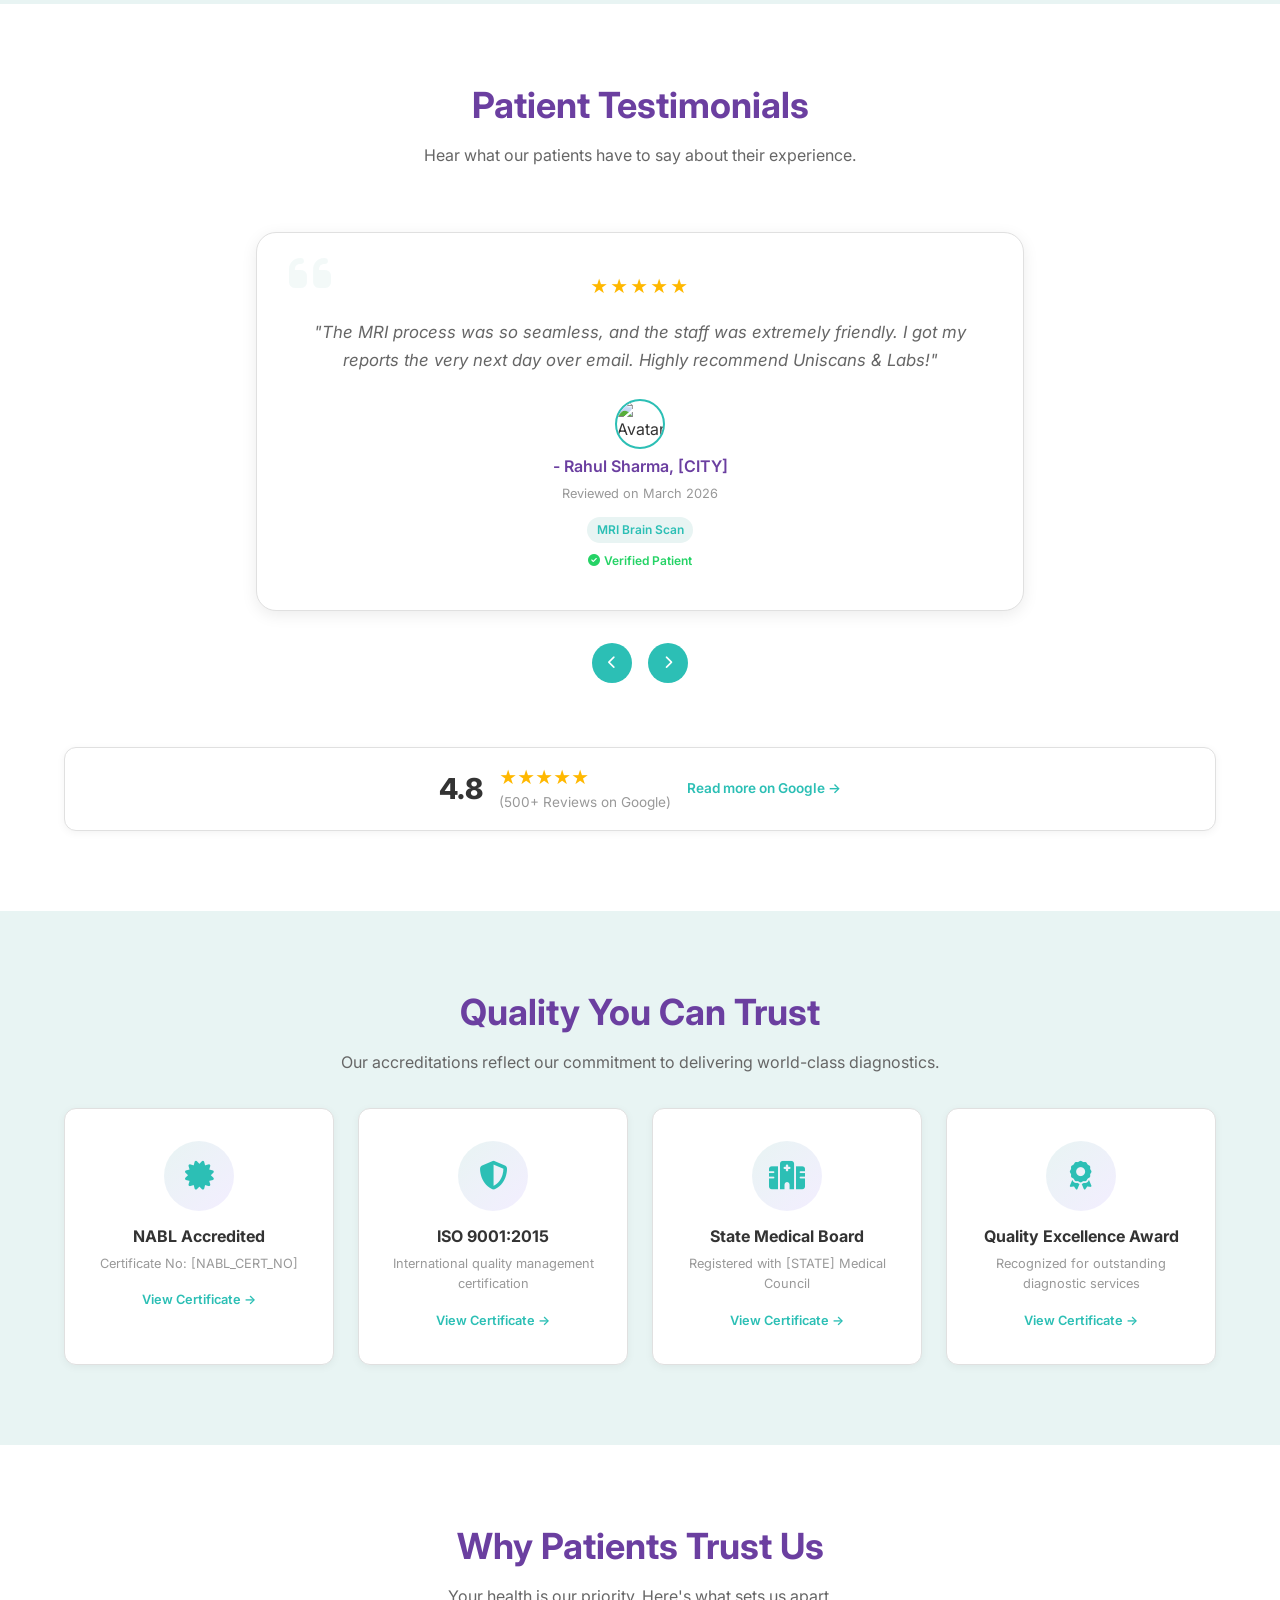
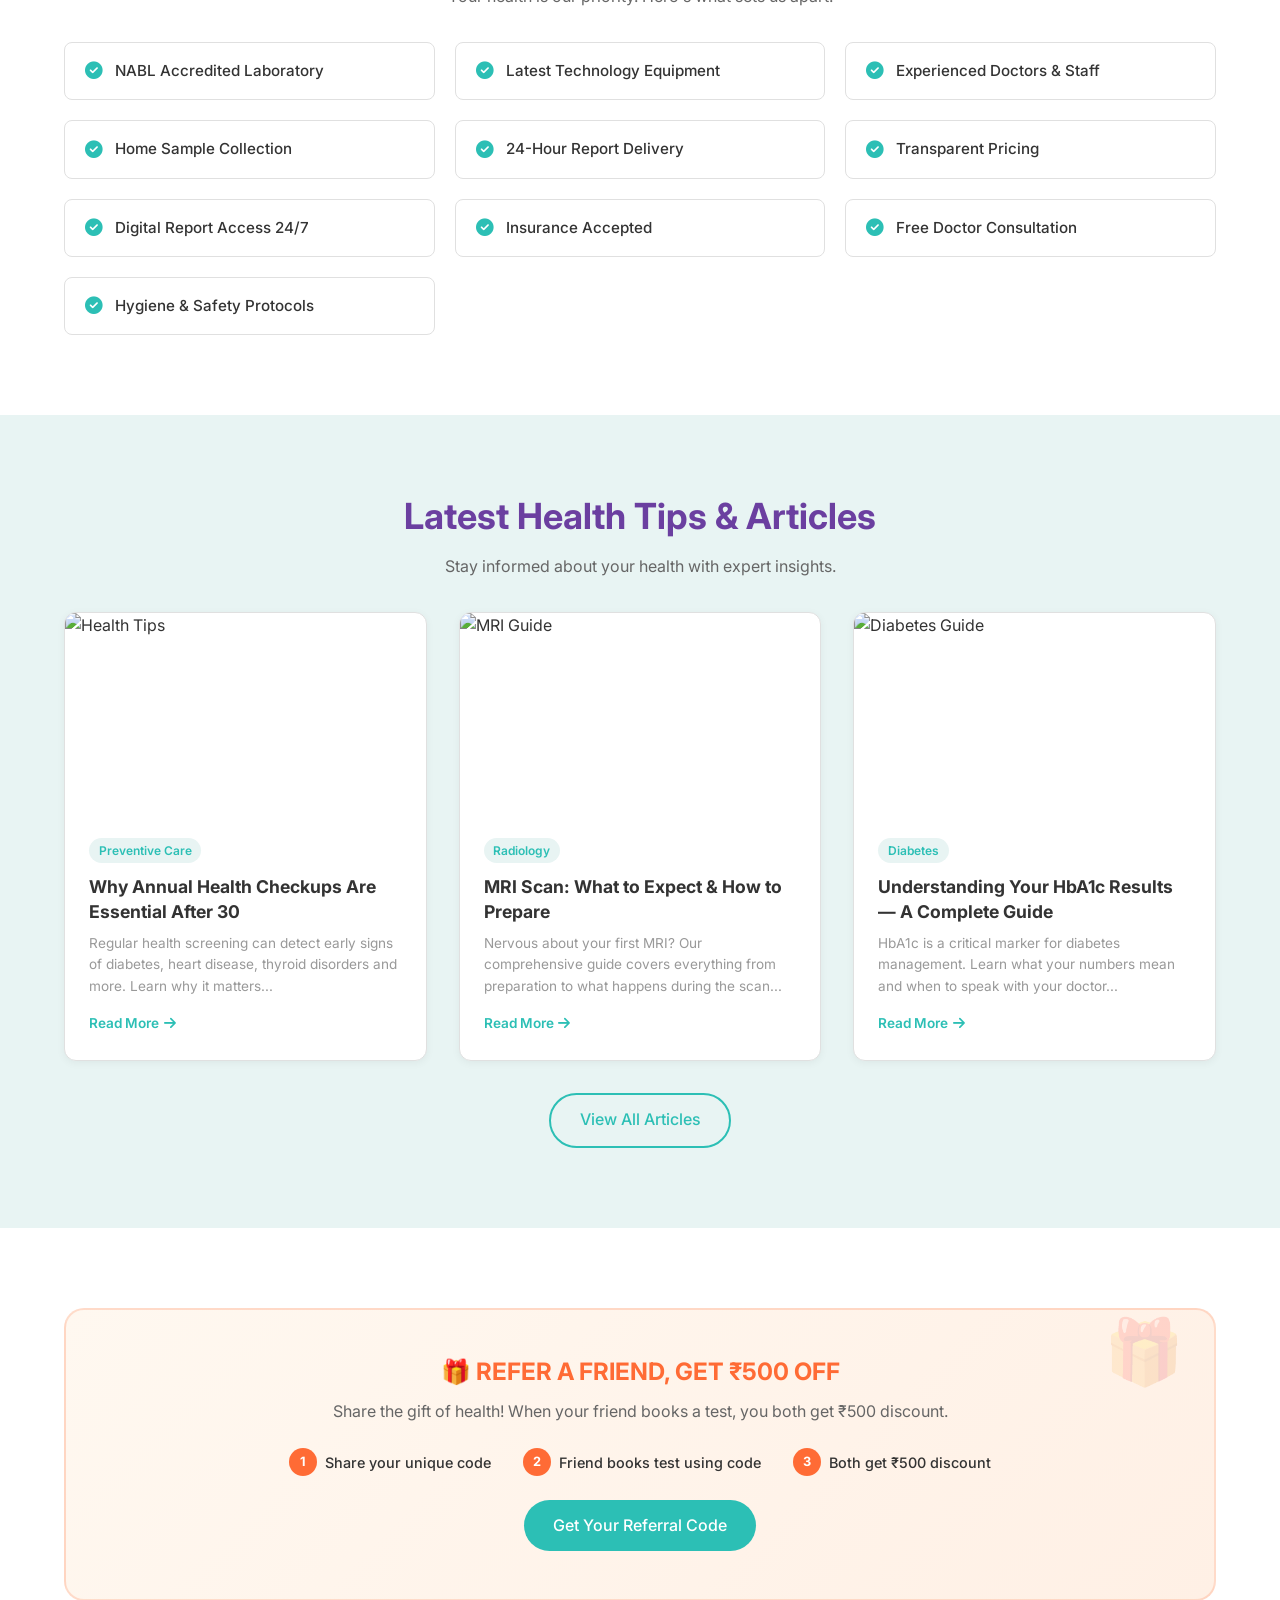
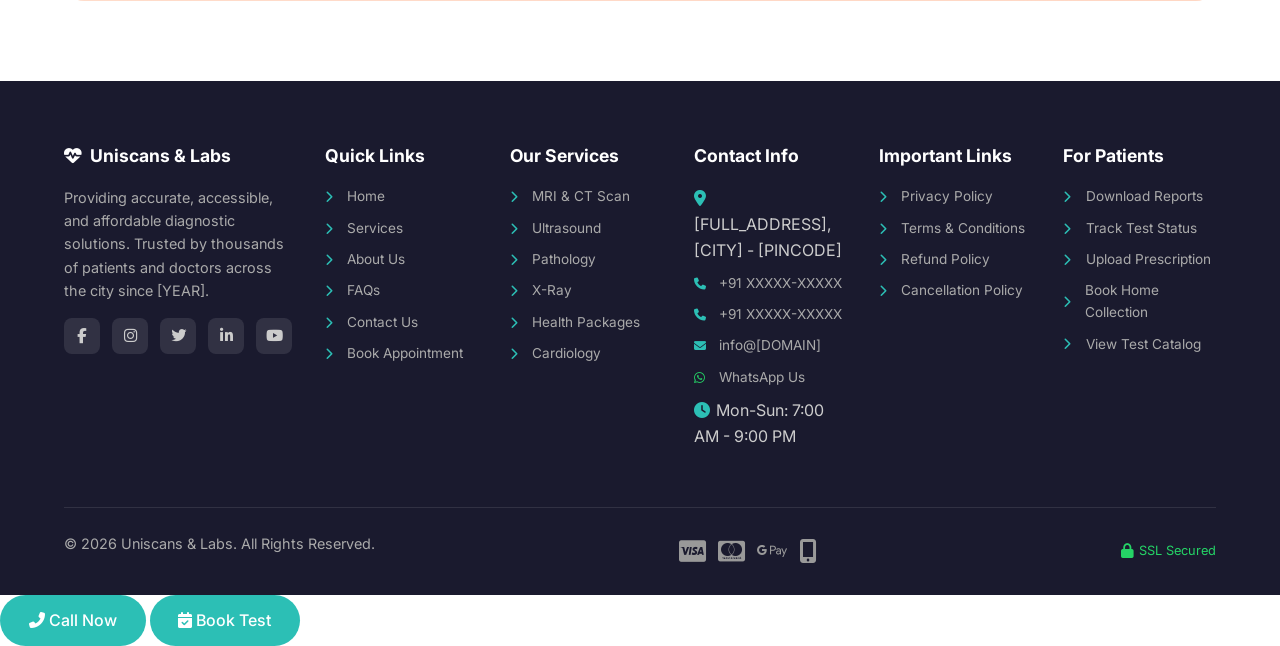
==== commit dce22c27: "improved version" ====
--- a/index.html
+++ b/index.html
@@ -3,48 +3,163 @@
 <head>
     <meta charset="UTF-8">
     <meta name="viewport" content="width=device-width, initial-scale=1.0">
-    <title>Uniscans & Labs | Accurate • Accessible • Affordable Diagnostics</title>
-    <meta name="description" content="Uniscans & Labs provides premium diagnostic services including MRI, CT Scans, Ultrasound, and full body checkups.">
+    <title>Uniscans & Labs - Diagnostic Center in [CITY] | MRI, CT Scan, Pathology</title>
+    <meta name="description" content="Uniscans & Labs provides NABL certified diagnostic services including MRI, CT Scans, Ultrasound, Pathology & Health Packages. Reports in 24hrs. Book Now!">
     <link rel="stylesheet" href="styles.css">
     <link rel="stylesheet" href="https://cdnjs.cloudflare.com/ajax/libs/font-awesome/6.4.0/css/all.min.css">
 </head>
 <body>
 
+    <!-- Skip to Main Content (Accessibility) -->
+    <a href="#main-content" class="skip-to-main">Skip to Main Content</a>
+
+    <!-- Promo Banner -->
+    <div class="promo-banner" id="promoBanner">
+        🎉 Limited Time Offer: Master Health Checkup @ ₹2,999 (Save ₹1,000) | 
+        <a href="packages.html">Book Now →</a>
+        <button class="promo-close" id="promoClose" aria-label="Close promotion banner">×</button>
+    </div>
+
+    <!-- Top Contact Bar -->
+    <div class="top-bar">
+        <div class="container">
+            <div class="top-bar-left">
+                <a href="tel:+91XXXXXXXXXX"><i class="fas fa-phone-alt"></i> +91 XXXXX-XXXXX</a>
+                <a href="https://wa.me/91XXXXXXXXXX" target="_blank" rel="noopener"><i class="fab fa-whatsapp"></i> WhatsApp</a>
+                <span class="location-badge"><i class="fas fa-map-marker-alt"></i> Now in [CITY_NAME]</span>
+            </div>
+            <div class="top-bar-right">
+                <a href="reports.html">View Reports</a>
+                <span class="top-bar-divider">|</span>
+                <a href="reports.html">Download Reports</a>
+                <span class="top-bar-divider">|</span>
+                <a href="reports.html">Track Test</a>
+            </div>
+        </div>
+    </div>
+
     <!-- Sticky Navbar -->
-    <header class="navbar">
+    <header class="navbar" id="navbar">
         <div class="container">
             <a href="index.html" class="logo">
                 <i class="fas fa-heartbeat"></i> Uniscans <span>& Labs</span>
             </a>
             
-            <nav class="nav-links">
+            <nav class="nav-links" id="navLinks">
                 <a href="index.html" class="active">Home</a>
-                <a href="services.html">Services</a>
+                <div class="nav-dropdown">
+                    <a href="services.html">Services <i class="fas fa-chevron-down"></i></a>
+                    <div class="dropdown-menu">
+                        <a href="services.html"><i class="fas fa-stethoscope"></i> All Services</a>
+                        <a href="packages.html"><i class="fas fa-box-open"></i> Health Packages</a>
+                        <a href="test-catalog.html"><i class="fas fa-list-alt"></i> Test Catalog</a>
+                        <a href="preparation.html"><i class="fas fa-clipboard-list"></i> Preparation Guides</a>
+                    </div>
+                </div>
                 <a href="about.html">About Us</a>
                 <a href="faq.html">FAQs</a>
                 <a href="contact.html">Contact</a>
                 <a href="appointment.html" class="btn btn-accent">Book Appointment</a>
             </nav>
             
-            <div class="mobile-toggle">
+            <div class="mobile-toggle" id="mobileToggle">
                 <i class="fas fa-bars"></i>
             </div>
         </div>
     </header>
+
+    <!-- Mobile Overlay -->
+    <div class="mobile-overlay" id="mobileOverlay"></div>
+
+    <!-- Trust Badges Bar -->
+    <div class="trust-bar">
+        <div class="trust-bar-inner">
+            <div class="trust-bar-item"><i class="fas fa-certificate"></i> NABL Certified</div>
+            <div class="trust-bar-item"><i class="fas fa-shield-alt"></i> ISO 9001:2015</div>
+            <div class="trust-bar-item"><i class="fas fa-users"></i> 10,000+ Happy Patients</div>
+            <div class="trust-bar-item"><i class="fas fa-clock"></i> 24hr Reports</div>
+            <div class="trust-bar-item"><i class="fas fa-home"></i> Free Home Collection</div>
+            <!-- Duplicated for mobile scroll effect -->
+            <div class="trust-bar-item"><i class="fas fa-certificate"></i> NABL Certified</div>
+            <div class="trust-bar-item"><i class="fas fa-shield-alt"></i> ISO 9001:2015</div>
+            <div class="trust-bar-item"><i class="fas fa-users"></i> 10,000+ Happy Patients</div>
+            <div class="trust-bar-item"><i class="fas fa-clock"></i> 24hr Reports</div>
+            <div class="trust-bar-item"><i class="fas fa-home"></i> Free Home Collection</div>
+        </div>
+    </div>
+
+    <!-- Main Content -->
+    <main id="main-content">
 
     <!-- Hero Section -->
     <section class="hero" id="home">
         <div class="container">
             <div class="hero-content">
+                <div class="hero-offer">
+                    💰 Master Health Checkup @ ₹[PRICE] — Save ₹[DISCOUNT]
+                </div>
                 <h1>Accurate • Accessible • Affordable Diagnostics</h1>
                 <p>Welcome to Uniscans & Labs, where advanced medical technology meets compassionate healthcare. Reliable lab reports, world-class imaging, and certified doctors ensuring your health is in the right hands.</p>
-                <div style="display: flex; gap: 1rem;">
-                    <a href="appointment.html" class="btn btn-primary">Book a Test Now</a>
+                
+                <div class="hero-trust-badges">
+                    <span class="hero-trust-badge"><i class="fas fa-certificate"></i> NABL Certified</span>
+                    <span class="hero-trust-badge"><i class="fas fa-shield-alt"></i> ISO 9001:2015</span>
+                    <span class="hero-trust-badge"><i class="fas fa-vial"></i> 10,000+ Tests Done</span>
+                    <span class="hero-trust-badge"><i class="fas fa-clock"></i> 24hr Reports</span>
+                </div>
+
+                <div class="hero-emergency">
+                    <i class="fas fa-ambulance"></i> 24/7 Emergency Services Available
+                </div>
+
+                <div class="hero-buttons">
+                    <a href="appointment.html" class="btn btn-primary btn-lg">📞 Book Now - Get Report in 24hrs</a>
                     <a href="services.html" class="btn btn-outline">Explore Services</a>
+                    <a href="https://wa.me/91XXXXXXXXXX?text=Hi%2C%20I%20want%20to%20book%20a%20test.%20Please%20assist." target="_blank" rel="noopener" class="btn btn-whatsapp">
+                        <i class="fab fa-whatsapp"></i> WhatsApp Us
+                    </a>
                 </div>
             </div>
             <div class="hero-image">
-                <img src="https://images.unsplash.com/photo-1579684385127-1ef15d508118?q=80&w=800&auto=format&fit=crop" alt="Modern Medical Laboratory">
+                <img src="https://images.unsplash.com/photo-1579684385127-1ef15d508118?q=80&w=800&auto=format&fit=crop" alt="Modern Medical Laboratory" loading="lazy">
+            </div>
+        </div>
+    </section>
+
+    <!-- Statistics Section -->
+    <section class="stats-section" id="stats">
+        <div class="container">
+            <div class="stats-grid">
+                <div class="stat-item fade-in">
+                    <div class="stat-icon"><i class="fas fa-vial"></i></div>
+                    <div class="stat-number" data-count="50000">0</div>
+                    <div class="stat-label">Tests Conducted</div>
+                </div>
+                <div class="stat-item fade-in">
+                    <div class="stat-icon"><i class="fas fa-bullseye"></i></div>
+                    <div class="stat-number" data-count="99.9" data-suffix="%">0</div>
+                    <div class="stat-label">Accuracy Rate</div>
+                </div>
+                <div class="stat-item fade-in">
+                    <div class="stat-icon"><i class="fas fa-clock"></i></div>
+                    <div class="stat-number" data-count="24" data-suffix=" hrs">0</div>
+                    <div class="stat-label">Report Delivery</div>
+                </div>
+                <div class="stat-item fade-in">
+                    <div class="stat-icon"><i class="fas fa-map-marker-alt"></i></div>
+                    <div class="stat-number" data-count="15" data-suffix="+">0</div>
+                    <div class="stat-label">Locations</div>
+                </div>
+                <div class="stat-item fade-in">
+                    <div class="stat-icon"><i class="fas fa-certificate"></i></div>
+                    <div class="stat-number">NABL</div>
+                    <div class="stat-label">Certified Lab</div>
+                </div>
+                <div class="stat-item fade-in">
+                    <div class="stat-icon"><i class="fas fa-calendar-check"></i></div>
+                    <div class="stat-number" data-count="10" data-suffix="+">0</div>
+                    <div class="stat-label">Years Experience</div>
+                </div>
             </div>
         </div>
     </section>
@@ -58,22 +173,22 @@
             </div>
             
             <div class="grid">
-                <div class="card">
+                <div class="card fade-in">
                     <i class="fas fa-microscope card-icon"></i>
                     <h3>Advanced Technology</h3>
                     <p>We use state-of-the-art MRI, CT, and pathology equipment ensures the highest accuracy in test results.</p>
                 </div>
-                <div class="card">
+                <div class="card fade-in">
                     <i class="fas fa-user-md card-icon"></i>
                     <h3>Expert Pathologists</h3>
                     <p>Our team consists of highly experienced and certified doctors dedicated to your accurate diagnosis.</p>
                 </div>
-                <div class="card">
+                <div class="card fade-in">
                     <i class="fas fa-file-medical-alt card-icon"></i>
                     <h3>Fast Reports</h3>
                     <p>Get your digital reports quickly and securely online without having to visit the center again.</p>
                 </div>
-                <div class="card">
+                <div class="card fade-in">
                     <i class="fas fa-home card-icon"></i>
                     <h3>Home Sample Collection</h3>
                     <p>Book a test from the comfort of your home. Our trained phlebotomists will visit you.</p>
@@ -82,40 +197,303 @@
         </div>
     </section>
 
-    <!-- Technology & Equipment -->
+    <!-- Expanded Services Section -->
     <section class="section section-alt" id="services">
         <div class="container">
             <div class="text-center mb-2">
-                <h2>Our Diagnostics Services</h2>
-                <p>Comprehensive healthcare uncompromised on quality.</p>
+                <h2>Our Diagnostic Services</h2>
+                <p>Comprehensive healthcare solutions with state-of-the-art technology.</p>
             </div>
             
-            <div class="grid">
-                <div class="staff-card">
-                    <img src="https://images.unsplash.com/photo-1516549655169-df83a0774514?q=80&w=600&auto=format&fit=crop" alt="MRI Scan" class="staff-img">
-                    <div class="staff-info">
-                        <h3>MRI & CT Scans</h3>
-                        <p>High-resolution imaging for accurate neurological and physical assessments.</p>
-                    </div>
-                </div>
-                <div class="staff-card">
-                    <img src="https://images.unsplash.com/photo-1579154204601-01588f351e67?q=80&w=600&auto=format&fit=crop" alt="Pathology Lab Tests" class="staff-img">
-                    <div class="staff-info">
-                        <h3>Comprehensive Blood Tests</h3>
-                        <p>Complete hematology and biochemistry testing with precise results.</p>
-                    </div>
-                </div>
-                <div class="staff-card">
-                    <img src="https://images.unsplash.com/photo-1530497610245-94d3c16cda28?q=80&w=600&auto=format&fit=crop" alt="Ultrasound" class="staff-img">
-                    <div class="staff-info">
-                        <h3>Ultrasound & X-Ray</h3>
-                        <p>Advanced sonography and digital X-rays for immediate clarity.</p>
+            <!-- Category Tabs -->
+            <div class="service-category-tabs">
+                <button class="service-tab active" data-category="all">All Services</button>
+                <button class="service-tab" data-category="radiology">Radiology</button>
+                <button class="service-tab" data-category="pathology">Pathology</button>
+                <button class="service-tab" data-category="cardiology">Cardiology</button>
+                <button class="service-tab" data-category="packages">Health Packages</button>
+            </div>
+
+            <!-- Radiology -->
+            <div class="service-category-section" data-category="radiology">
+                <div class="service-category-header">
+                    <i class="fas fa-x-ray"></i>
+                    <h3 style="margin-bottom:0;">Radiology Services</h3>
+                </div>
+                <div class="service-grid-4">
+                    <div class="service-card-mini fade-in">
+                        <div class="service-mini-icon"><i class="fas fa-brain"></i></div>
+                        <h4>MRI Scans</h4>
+                        <p class="service-mini-desc">Brain, Spine, Joints, Full Body imaging</p>
+                        <span class="service-price-badge">From ₹[PRICE]</span>
+                        <div class="service-mini-actions">
+                            <a href="appointment.html" class="btn btn-accent btn-sm">Book Now</a>
+                            <a href="services.html#mri" class="view-details">View Details →</a>
+                        </div>
+                    </div>
+                    <div class="service-card-mini fade-in">
+                        <div class="service-mini-icon"><i class="fas fa-lungs"></i></div>
+                        <h4>CT Scans</h4>
+                        <p class="service-mini-desc">Head, Chest, Abdomen, Angiography</p>
+                        <span class="service-price-badge">From ₹[PRICE]</span>
+                        <div class="service-mini-actions">
+                            <a href="appointment.html" class="btn btn-accent btn-sm">Book Now</a>
+                            <a href="services.html#ct" class="view-details">View Details →</a>
+                        </div>
+                    </div>
+                    <div class="service-card-mini fade-in">
+                        <div class="service-mini-icon"><i class="fas fa-x-ray"></i></div>
+                        <h4>X-Ray</h4>
+                        <p class="service-mini-desc">Digital X-Ray, Chest, Bone imaging</p>
+                        <span class="service-price-badge">From ₹[PRICE]</span>
+                        <div class="service-mini-actions">
+                            <a href="appointment.html" class="btn btn-accent btn-sm">Book Now</a>
+                            <a href="services.html#xray" class="view-details">View Details →</a>
+                        </div>
+                    </div>
+                    <div class="service-card-mini fade-in">
+                        <div class="service-mini-icon"><i class="fas fa-baby"></i></div>
+                        <h4>Ultrasound</h4>
+                        <p class="service-mini-desc">Abdomen, Pregnancy, Doppler scans</p>
+                        <span class="service-price-badge">From ₹[PRICE]</span>
+                        <div class="service-mini-actions">
+                            <a href="appointment.html" class="btn btn-accent btn-sm">Book Now</a>
+                            <a href="services.html#ultrasound" class="view-details">View Details →</a>
+                        </div>
+                    </div>
+                </div>
+            </div>
+
+            <!-- Pathology -->
+            <div class="service-category-section" data-category="pathology" style="margin-top: 2.5rem;">
+                <div class="service-category-header">
+                    <i class="fas fa-vials"></i>
+                    <h3 style="margin-bottom:0;">Pathology Services</h3>
+                </div>
+                <div class="service-grid-4">
+                    <div class="service-card-mini fade-in">
+                        <div class="service-mini-icon"><i class="fas fa-tint"></i></div>
+                        <h4>Complete Blood Count</h4>
+                        <p class="service-mini-desc">Comprehensive blood analysis with 24+ parameters</p>
+                        <span class="service-price-badge">₹[PRICE]</span>
+                        <div class="service-mini-actions">
+                            <a href="appointment.html" class="btn btn-accent btn-sm">Book Now</a>
+                            <a href="services.html#cbc" class="view-details">View Details →</a>
+                        </div>
+                    </div>
+                    <div class="service-card-mini fade-in">
+                        <div class="service-mini-icon"><i class="fas fa-heart"></i></div>
+                        <h4>Lipid Profile</h4>
+                        <p class="service-mini-desc">Cholesterol, Triglycerides, HDL, LDL</p>
+                        <span class="service-price-badge">₹[PRICE]</span>
+                        <div class="service-mini-actions">
+                            <a href="appointment.html" class="btn btn-accent btn-sm">Book Now</a>
+                            <a href="services.html#lipid" class="view-details">View Details →</a>
+                        </div>
+                    </div>
+                    <div class="service-card-mini fade-in">
+                        <div class="service-mini-icon"><i class="fas fa-disease"></i></div>
+                        <h4>Thyroid Function</h4>
+                        <p class="service-mini-desc">T3, T4, TSH complete thyroid panel</p>
+                        <span class="service-price-badge">₹[PRICE]</span>
+                        <div class="service-mini-actions">
+                            <a href="appointment.html" class="btn btn-accent btn-sm">Book Now</a>
+                            <a href="services.html#thyroid" class="view-details">View Details →</a>
+                        </div>
+                    </div>
+                    <div class="service-card-mini fade-in">
+                        <div class="service-mini-icon"><i class="fas fa-candy-cane"></i></div>
+                        <h4>Diabetes Screening</h4>
+                        <p class="service-mini-desc">FBS, PPBS, HbA1c complete panel</p>
+                        <span class="service-price-badge">₹[PRICE]</span>
+                        <div class="service-mini-actions">
+                            <a href="appointment.html" class="btn btn-accent btn-sm">Book Now</a>
+                            <a href="services.html#diabetes" class="view-details">View Details →</a>
+                        </div>
+                    </div>
+                    <div class="service-card-mini fade-in">
+                        <div class="service-mini-icon"><i class="fas fa-liver"></i></div>
+                        <h4>Liver Function Test</h4>
+                        <p class="service-mini-desc">SGOT, SGPT, Bilirubin, ALP & more</p>
+                        <span class="service-price-badge">₹[PRICE]</span>
+                        <div class="service-mini-actions">
+                            <a href="appointment.html" class="btn btn-accent btn-sm">Book Now</a>
+                            <a href="services.html#lft" class="view-details">View Details →</a>
+                        </div>
+                    </div>
+                    <div class="service-card-mini fade-in">
+                        <div class="service-mini-icon"><i class="fas fa-kidneys"></i></div>
+                        <h4>Kidney Function Test</h4>
+                        <p class="service-mini-desc">Creatinine, BUN, Uric Acid, Electrolytes</p>
+                        <span class="service-price-badge">₹[PRICE]</span>
+                        <div class="service-mini-actions">
+                            <a href="appointment.html" class="btn btn-accent btn-sm">Book Now</a>
+                            <a href="services.html#kft" class="view-details">View Details →</a>
+                        </div>
+                    </div>
+                </div>
+            </div>
+
+            <!-- Cardiology -->
+            <div class="service-category-section" data-category="cardiology" style="margin-top: 2.5rem;">
+                <div class="service-category-header">
+                    <i class="fas fa-heartbeat"></i>
+                    <h3 style="margin-bottom:0;">Cardiology Services</h3>
+                </div>
+                <div class="service-grid-4">
+                    <div class="service-card-mini fade-in">
+                        <div class="service-mini-icon"><i class="fas fa-wave-square"></i></div>
+                        <h4>ECG</h4>
+                        <p class="service-mini-desc">Electrocardiogram for heart rhythm analysis</p>
+                        <span class="service-price-badge">₹[PRICE]</span>
+                        <div class="service-mini-actions">
+                            <a href="appointment.html" class="btn btn-accent btn-sm">Book Now</a>
+                            <a href="services.html#ecg" class="view-details">View Details →</a>
+                        </div>
+                    </div>
+                    <div class="service-card-mini fade-in">
+                        <div class="service-mini-icon"><i class="fas fa-heart"></i></div>
+                        <h4>2D Echo</h4>
+                        <p class="service-mini-desc">Echocardiography for heart structure</p>
+                        <span class="service-price-badge">₹[PRICE]</span>
+                        <div class="service-mini-actions">
+                            <a href="appointment.html" class="btn btn-accent btn-sm">Book Now</a>
+                            <a href="services.html#echo" class="view-details">View Details →</a>
+                        </div>
+                    </div>
+                    <div class="service-card-mini fade-in">
+                        <div class="service-mini-icon"><i class="fas fa-running"></i></div>
+                        <h4>TMT (Treadmill Test)</h4>
+                        <p class="service-mini-desc">Stress test for cardiac fitness</p>
+                        <span class="service-price-badge">₹[PRICE]</span>
+                        <div class="service-mini-actions">
+                            <a href="appointment.html" class="btn btn-accent btn-sm">Book Now</a>
+                            <a href="services.html#tmt" class="view-details">View Details →</a>
+                        </div>
+                    </div>
+                    <div class="service-card-mini fade-in">
+                        <div class="service-mini-icon"><i class="fas fa-stopwatch"></i></div>
+                        <h4>Holter Monitoring</h4>
+                        <p class="service-mini-desc">24-hour continuous heart monitoring</p>
+                        <span class="service-price-badge">₹[PRICE]</span>
+                        <div class="service-mini-actions">
+                            <a href="appointment.html" class="btn btn-accent btn-sm">Book Now</a>
+                            <a href="services.html#holter" class="view-details">View Details →</a>
+                        </div>
+                    </div>
+                </div>
+            </div>
+
+            <!-- Health Packages -->
+            <div class="service-category-section" data-category="packages" style="margin-top: 2.5rem;">
+                <div class="service-category-header">
+                    <i class="fas fa-box-open"></i>
+                    <h3 style="margin-bottom:0;">Health Packages</h3>
+                </div>
+                <div class="service-grid-4">
+                    <div class="service-card-mini fade-in">
+                        <div class="service-mini-icon"><i class="fas fa-check-double"></i></div>
+                        <h4>Master Health Checkup</h4>
+                        <p class="service-mini-desc">60+ tests comprehensive screening</p>
+                        <span class="service-price-badge">₹[PRICE]</span>
+                        <div class="service-mini-actions">
+                            <a href="appointment.html" class="btn btn-accent btn-sm">Book Now</a>
+                            <a href="packages.html" class="view-details">View Details →</a>
+                        </div>
+                    </div>
+                    <div class="service-card-mini fade-in">
+                        <div class="service-mini-icon"><i class="fas fa-briefcase-medical"></i></div>
+                        <h4>Executive Package</h4>
+                        <p class="service-mini-desc">100+ tests for comprehensive coverage</p>
+                        <span class="service-price-badge">₹[PRICE]</span>
+                        <div class="service-mini-actions">
+                            <a href="appointment.html" class="btn btn-accent btn-sm">Book Now</a>
+                            <a href="packages.html" class="view-details">View Details →</a>
+                        </div>
+                    </div>
+                    <div class="service-card-mini fade-in">
+                        <div class="service-mini-icon"><i class="fas fa-candy-cane"></i></div>
+                        <h4>Diabetes Care Package</h4>
+                        <p class="service-mini-desc">25+ tests for complete diabetes monitoring</p>
+                        <span class="service-price-badge">₹[PRICE]</span>
+                        <div class="service-mini-actions">
+                            <a href="appointment.html" class="btn btn-accent btn-sm">Book Now</a>
+                            <a href="packages.html" class="view-details">View Details →</a>
+                        </div>
+                    </div>
+                    <div class="service-card-mini fade-in">
+                        <div class="service-mini-icon"><i class="fas fa-female"></i></div>
+                        <h4>Women's Wellness</h4>
+                        <p class="service-mini-desc">45+ tests comprehensive women's health</p>
+                        <span class="service-price-badge">₹[PRICE]</span>
+                        <div class="service-mini-actions">
+                            <a href="appointment.html" class="btn btn-accent btn-sm">Book Now</a>
+                            <a href="packages.html" class="view-details">View Details →</a>
+                        </div>
+                    </div>
+                    <div class="service-card-mini fade-in">
+                        <div class="service-mini-icon"><i class="fas fa-user-clock"></i></div>
+                        <h4>Senior Citizen Package</h4>
+                        <p class="service-mini-desc">70+ tests designed for 60+ age group</p>
+                        <span class="service-price-badge">₹[PRICE]</span>
+                        <div class="service-mini-actions">
+                            <a href="appointment.html" class="btn btn-accent btn-sm">Book Now</a>
+                            <a href="packages.html" class="view-details">View Details →</a>
+                        </div>
+                    </div>
+                    <div class="service-card-mini fade-in">
+                        <div class="service-mini-icon"><i class="fas fa-heartbeat"></i></div>
+                        <h4>Cardiac Health Package</h4>
+                        <p class="service-mini-desc">35+ tests for heart disease risk assessment</p>
+                        <span class="service-price-badge">₹[PRICE]</span>
+                        <div class="service-mini-actions">
+                            <a href="appointment.html" class="btn btn-accent btn-sm">Book Now</a>
+                            <a href="packages.html" class="view-details">View Details →</a>
+                        </div>
                     </div>
                 </div>
             </div>
             
             <div class="text-center mt-2">
                 <a href="services.html" class="btn btn-primary">View All Services</a>
+                <a href="packages.html" class="btn btn-outline" style="margin-left: 0.5rem;">View Packages</a>
+            </div>
+        </div>
+    </section>
+
+    <!-- How It Works -->
+    <section class="how-it-works" id="how-it-works">
+        <div class="container">
+            <div class="text-center mb-2">
+                <h2>How It Works</h2>
+                <p>Getting tested at Uniscans is simple, quick, and hassle-free.</p>
+            </div>
+
+            <div class="steps-grid">
+                <div class="step-card fade-in">
+                    <div class="step-number">1</div>
+                    <i class="step-icon fas fa-calendar-check"></i>
+                    <h4>Book Your Test</h4>
+                    <p>Call us, WhatsApp, or book online. Choose home collection or visit center. Upload prescription if required.</p>
+                </div>
+                <div class="step-card fade-in">
+                    <div class="step-number">2</div>
+                    <i class="step-icon fas fa-syringe"></i>
+                    <h4>Sample Collection</h4>
+                    <p>Visit our center OR we come to you. Trained technicians handle collection in a comfortable, hygienic environment.</p>
+                </div>
+                <div class="step-card fade-in">
+                    <div class="step-number">3</div>
+                    <i class="step-icon fas fa-flask"></i>
+                    <h4>Advanced Testing</h4>
+                    <p>NABL certified laboratory with latest equipment & technology. Quality controlled processes ensure accuracy.</p>
+                </div>
+                <div class="step-card fade-in">
+                    <div class="step-number">4</div>
+                    <i class="step-icon fas fa-file-medical-alt"></i>
+                    <h4>Get Your Report</h4>
+                    <p>Digital reports in 24 hours. Email & SMS notification. Download anytime from portal. Doctor consultation available.</p>
+                </div>
             </div>
         </div>
     </section>
@@ -143,44 +521,79 @@
                 <p>The minds ensuring your health metrics remain perfectly clear.</p>
             </div>
             
-            <div class="grid" style="grid-template-columns: repeat(auto-fit, minmax(220px, 1fr));">
-                <div class="staff-card">
-                    <img src="https://images.unsplash.com/photo-1612349317150-e413f6a5b16d?q=80&w=400&auto=format&fit=crop" alt="Dr. John Doe" class="staff-img">
+            <div class="grid" style="grid-template-columns: repeat(auto-fit, minmax(250px, 1fr));">
+                <div class="staff-card fade-in">
+                    <img src="https://images.unsplash.com/photo-1612349317150-e413f6a5b16d?q=80&w=400&auto=format&fit=crop" alt="Dr. [DOCTOR_NAME_1]" class="staff-img" loading="lazy">
                     <div class="staff-info">
-                        <h3>Dr. Arthur Jenkins</h3>
-                        <p style="color: var(--accent-color); font-weight: 500;">Chief Radiologist</p>
-                        <p>MD, 15+ Years Experience</p>
-                    </div>
-                </div>
-                <div class="staff-card">
-                    <img src="https://images.unsplash.com/photo-1559839734-2b71ea197ec2?q=80&w=400&auto=format&fit=crop" alt="Dr. Sarah Lee" class="staff-img">
+                        <h3>Dr. [DOCTOR_NAME_1]</h3>
+                        <p style="color: var(--teal); font-weight: 600; margin-bottom: 0.5rem;">Chief Radiologist</p>
+                        <div class="staff-badges">
+                            <span class="staff-badge">MD Radiodiagnosis</span>
+                            <span class="staff-badge experience">15+ Yrs Exp</span>
+                        </div>
+                        <div class="staff-meta">
+                            <span><i class="fas fa-id-card"></i> Reg: [REG_NO]</span>
+                            <span><i class="fas fa-language"></i> English, Hindi, Tamil</span>
+                        </div>
+                        <a href="appointment.html" class="btn btn-accent btn-sm">Consult Now</a>
+                    </div>
+                </div>
+                <div class="staff-card fade-in">
+                    <img src="https://images.unsplash.com/photo-1559839734-2b71ea197ec2?q=80&w=400&auto=format&fit=crop" alt="Dr. [DOCTOR_NAME_2]" class="staff-img" loading="lazy">
                     <div class="staff-info">
-                        <h3>Dr. Sarah Lee</h3>
-                        <p style="color: var(--accent-color); font-weight: 500;">Lead Pathologist</p>
-                        <p>MBBS, MD Pathology</p>
-                    </div>
-                </div>
-                <div class="staff-card">
-                    <img src="https://images.unsplash.com/photo-1537368910025-700350fe46c7?q=80&w=400&auto=format&fit=crop" alt="Dr. Michael Chang" class="staff-img">
+                        <h3>Dr. [DOCTOR_NAME_2]</h3>
+                        <p style="color: var(--teal); font-weight: 600; margin-bottom: 0.5rem;">Lead Pathologist</p>
+                        <div class="staff-badges">
+                            <span class="staff-badge">MBBS, MD Pathology</span>
+                            <span class="staff-badge experience">12+ Yrs Exp</span>
+                        </div>
+                        <div class="staff-meta">
+                            <span><i class="fas fa-id-card"></i> Reg: [REG_NO]</span>
+                            <span><i class="fas fa-language"></i> English, Hindi</span>
+                        </div>
+                        <a href="appointment.html" class="btn btn-accent btn-sm">Consult Now</a>
+                    </div>
+                </div>
+                <div class="staff-card fade-in">
+                    <img src="https://images.unsplash.com/photo-1537368910025-700350fe46c7?q=80&w=400&auto=format&fit=crop" alt="Dr. [DOCTOR_NAME_3]" class="staff-img" loading="lazy">
                     <div class="staff-info">
-                        <h3>Dr. Michael Chang</h3>
-                        <p style="color: var(--accent-color); font-weight: 500;">Senior Sonologist</p>
-                        <p>DNB Radiodiagnosis</p>
-                    </div>
-                </div>
-                <div class="staff-card">
-                    <img src="https://images.unsplash.com/photo-1614608682850-e0d6ed316d47?q=80&w=400&auto=format&fit=crop" alt="Dr. Emma Watson" class="staff-img">
+                        <h3>Dr. [DOCTOR_NAME_3]</h3>
+                        <p style="color: var(--teal); font-weight: 600; margin-bottom: 0.5rem;">Senior Sonologist</p>
+                        <div class="staff-badges">
+                            <span class="staff-badge">DNB Radiodiagnosis</span>
+                            <span class="staff-badge experience">10+ Yrs Exp</span>
+                        </div>
+                        <div class="staff-meta">
+                            <span><i class="fas fa-id-card"></i> Reg: [REG_NO]</span>
+                            <span><i class="fas fa-language"></i> English, Tamil</span>
+                        </div>
+                        <a href="appointment.html" class="btn btn-accent btn-sm">Consult Now</a>
+                    </div>
+                </div>
+                <div class="staff-card fade-in">
+                    <img src="https://images.unsplash.com/photo-1614608682850-e0d6ed316d47?q=80&w=400&auto=format&fit=crop" alt="Dr. [DOCTOR_NAME_4]" class="staff-img" loading="lazy">
                     <div class="staff-info">
-                        <h3>Dr. Olivia Stone</h3>
-                        <p style="color: var(--accent-color); font-weight: 500;">Cardiologist</p>
-                        <p>MD, FACC</p>
-                    </div>
-                </div>
-            </div>
-        </div>
-    </section>
-
-    <!-- Testimonials -->
+                        <h3>Dr. [DOCTOR_NAME_4]</h3>
+                        <p style="color: var(--teal); font-weight: 600; margin-bottom: 0.5rem;">Cardiologist</p>
+                        <div class="staff-badges">
+                            <span class="staff-badge">MD, FACC</span>
+                            <span class="staff-badge experience">18+ Yrs Exp</span>
+                        </div>
+                        <div class="staff-meta">
+                            <span><i class="fas fa-id-card"></i> Reg: [REG_NO]</span>
+                            <span><i class="fas fa-language"></i> English, Hindi, Tamil</span>
+                        </div>
+                        <a href="appointment.html" class="btn btn-accent btn-sm">Consult Now</a>
+                    </div>
+                </div>
+            </div>
+            <p class="text-center mt-2" style="font-size: 0.85rem; color: var(--text-muted);">
+                <i class="fas fa-info-circle"></i> All our doctors are registered with [State Medical Council] and have 10+ years of experience.
+            </p>
+        </div>
+    </section>
+
+    <!-- Enhanced Testimonials -->
     <section class="section" id="testimonials">
         <div class="container">
             <div class="text-center mb-2">
@@ -192,90 +605,329 @@
                 <div class="testimonial-track">
                     <div class="testimonial-slide">
                         <div class="testimonial-card">
+                            <div class="testimonial-stars">★★★★★</div>
                             <i class="fas fa-quote-left quote-icon"></i>
                             <p class="testimonial-text">"The MRI process was so seamless, and the staff was extremely friendly. I got my reports the very next day over email. Highly recommend Uniscans & Labs!"</p>
-                            <h4 class="testimonial-author">- Samantha Peterson</h4>
+                            <div class="testimonial-footer">
+                                <img src="https://images.unsplash.com/photo-1507003211169-0a1dd7228f2d?q=80&w=100&auto=format&fit=crop" alt="Avatar" class="testimonial-avatar" loading="lazy">
+                                <h4 class="testimonial-author">- Rahul Sharma, [CITY]</h4>
+                                <span class="testimonial-meta">Reviewed on March 2026</span>
+                                <span class="testimonial-test">MRI Brain Scan</span>
+                                <span class="testimonial-verified"><i class="fas fa-check-circle"></i> Verified Patient</span>
+                            </div>
                         </div>
                     </div>
                     <div class="testimonial-slide">
                         <div class="testimonial-card">
+                            <div class="testimonial-stars">★★★★★</div>
                             <i class="fas fa-quote-left quote-icon"></i>
                             <p class="testimonial-text">"Very professional setup. The lab is exceptionally clean, and the home collection service they offer is a lifesaver for my elderly parents."</p>
-                            <h4 class="testimonial-author">- Rahul Verma</h4>
+                            <div class="testimonial-footer">
+                                <img src="https://images.unsplash.com/photo-1494790108377-be9c29b29330?q=80&w=100&auto=format&fit=crop" alt="Avatar" class="testimonial-avatar" loading="lazy">
+                                <h4 class="testimonial-author">- Priya Menon, [CITY]</h4>
+                                <span class="testimonial-meta">Reviewed on February 2026</span>
+                                <span class="testimonial-test">Master Health Checkup</span>
+                                <span class="testimonial-verified"><i class="fas fa-check-circle"></i> Verified Patient</span>
+                            </div>
                         </div>
                     </div>
                     <div class="testimonial-slide">
                         <div class="testimonial-card">
+                            <div class="testimonial-stars">★★★★★</div>
                             <i class="fas fa-quote-left quote-icon"></i>
                             <p class="testimonial-text">"Pricing is very transparent compared to other corporate hospitals, and the doctors took time to actually explain the ultrasound results. Great facility."</p>
-                            <h4 class="testimonial-author">- James O'Connor</h4>
+                            <div class="testimonial-footer">
+                                <img src="https://images.unsplash.com/photo-1472099645785-5658abf4ff4e?q=80&w=100&auto=format&fit=crop" alt="Avatar" class="testimonial-avatar" loading="lazy">
+                                <h4 class="testimonial-author">- Arjun Krishnan, [CITY]</h4>
+                                <span class="testimonial-meta">Reviewed on January 2026</span>
+                                <span class="testimonial-test">Ultrasound Abdomen</span>
+                                <span class="testimonial-verified"><i class="fas fa-check-circle"></i> Verified Patient</span>
+                            </div>
                         </div>
                     </div>
                 </div>
                 
                 <div class="slider-controls">
-                    <button class="slider-btn slider-prev"><i class="fas fa-chevron-left"></i></button>
-                    <button class="slider-btn slider-next"><i class="fas fa-chevron-right"></i></button>
-                </div>
-            </div>
-        </div>
-    </section>
-
-    <!-- Footer -->
+                    <button class="slider-btn slider-prev" aria-label="Previous testimonial"><i class="fas fa-chevron-left"></i></button>
+                    <button class="slider-btn slider-next" aria-label="Next testimonial"><i class="fas fa-chevron-right"></i></button>
+                </div>
+            </div>
+
+            <!-- Google Rating -->
+            <div class="google-rating fade-in">
+                <div>
+                    <span class="rating-number">4.8</span>
+                </div>
+                <div>
+                    <div class="rating-stars">★★★★★</div>
+                    <div class="rating-count">(500+ Reviews on Google)</div>
+                </div>
+                <a href="#" target="_blank" rel="noopener">Read more on Google →</a>
+            </div>
+        </div>
+    </section>
+
+    <!-- Accreditations & Certifications -->
+    <section class="section section-alt" id="accreditations">
+        <div class="container">
+            <div class="text-center mb-2">
+                <h2>Quality You Can Trust</h2>
+                <p>Our accreditations reflect our commitment to delivering world-class diagnostics.</p>
+            </div>
+            <div class="accreditations-grid">
+                <div class="accreditation-card fade-in">
+                    <div class="acc-icon"><i class="fas fa-certificate"></i></div>
+                    <h4>NABL Accredited</h4>
+                    <p>Certificate No: [NABL_CERT_NO]</p>
+                    <a href="#">View Certificate →</a>
+                </div>
+                <div class="accreditation-card fade-in">
+                    <div class="acc-icon"><i class="fas fa-shield-alt"></i></div>
+                    <h4>ISO 9001:2015</h4>
+                    <p>International quality management certification</p>
+                    <a href="#">View Certificate →</a>
+                </div>
+                <div class="accreditation-card fade-in">
+                    <div class="acc-icon"><i class="fas fa-hospital"></i></div>
+                    <h4>State Medical Board</h4>
+                    <p>Registered with [STATE] Medical Council</p>
+                    <a href="#">View Certificate →</a>
+                </div>
+                <div class="accreditation-card fade-in">
+                    <div class="acc-icon"><i class="fas fa-award"></i></div>
+                    <h4>Quality Excellence Award</h4>
+                    <p>Recognized for outstanding diagnostic services</p>
+                    <a href="#">View Certificate →</a>
+                </div>
+            </div>
+        </div>
+    </section>
+
+    <!-- Why Patients Trust Us -->
+    <section class="section" id="trust-us">
+        <div class="container">
+            <div class="text-center mb-2">
+                <h2>Why Patients Trust Us</h2>
+                <p>Your health is our priority. Here's what sets us apart.</p>
+            </div>
+            <div class="trust-factors-grid">
+                <div class="trust-factor fade-in"><i class="fas fa-check-circle"></i><span>NABL Accredited Laboratory</span></div>
+                <div class="trust-factor fade-in"><i class="fas fa-check-circle"></i><span>Latest Technology Equipment</span></div>
+                <div class="trust-factor fade-in"><i class="fas fa-check-circle"></i><span>Experienced Doctors & Staff</span></div>
+                <div class="trust-factor fade-in"><i class="fas fa-check-circle"></i><span>Home Sample Collection</span></div>
+                <div class="trust-factor fade-in"><i class="fas fa-check-circle"></i><span>24-Hour Report Delivery</span></div>
+                <div class="trust-factor fade-in"><i class="fas fa-check-circle"></i><span>Transparent Pricing</span></div>
+                <div class="trust-factor fade-in"><i class="fas fa-check-circle"></i><span>Digital Report Access 24/7</span></div>
+                <div class="trust-factor fade-in"><i class="fas fa-check-circle"></i><span>Insurance Accepted</span></div>
+                <div class="trust-factor fade-in"><i class="fas fa-check-circle"></i><span>Free Doctor Consultation</span></div>
+                <div class="trust-factor fade-in"><i class="fas fa-check-circle"></i><span>Hygiene & Safety Protocols</span></div>
+            </div>
+        </div>
+    </section>
+
+    <!-- Blog / Health Tips -->
+    <section class="section section-alt" id="blog">
+        <div class="container">
+            <div class="text-center mb-2">
+                <h2>Latest Health Tips & Articles</h2>
+                <p>Stay informed about your health with expert insights.</p>
+            </div>
+            <div class="blog-grid">
+                <div class="blog-card fade-in">
+                    <img src="https://images.unsplash.com/photo-1505751172876-fa1923c5c528?q=80&w=600&auto=format&fit=crop" alt="Health Tips" class="blog-card-img" loading="lazy">
+                    <div class="blog-card-content">
+                        <span class="blog-card-tag">Preventive Care</span>
+                        <h4>Why Annual Health Checkups Are Essential After 30</h4>
+                        <p>Regular health screening can detect early signs of diabetes, heart disease, thyroid disorders and more. Learn why it matters...</p>
+                        <a href="#" class="read-more">Read More <i class="fas fa-arrow-right"></i></a>
+                    </div>
+                </div>
+                <div class="blog-card fade-in">
+                    <img src="https://images.unsplash.com/photo-1532938911079-1b06ac7ceec7?q=80&w=600&auto=format&fit=crop" alt="MRI Guide" class="blog-card-img" loading="lazy">
+                    <div class="blog-card-content">
+                        <span class="blog-card-tag">Radiology</span>
+                        <h4>MRI Scan: What to Expect & How to Prepare</h4>
+                        <p>Nervous about your first MRI? Our comprehensive guide covers everything from preparation to what happens during the scan...</p>
+                        <a href="#" class="read-more">Read More <i class="fas fa-arrow-right"></i></a>
+                    </div>
+                </div>
+                <div class="blog-card fade-in">
+                    <img src="https://images.unsplash.com/photo-1559757175-5700dde675bc?q=80&w=600&auto=format&fit=crop" alt="Diabetes Guide" class="blog-card-img" loading="lazy">
+                    <div class="blog-card-content">
+                        <span class="blog-card-tag">Diabetes</span>
+                        <h4>Understanding Your HbA1c Results — A Complete Guide</h4>
+                        <p>HbA1c is a critical marker for diabetes management. Learn what your numbers mean and when to speak with your doctor...</p>
+                        <a href="#" class="read-more">Read More <i class="fas fa-arrow-right"></i></a>
+                    </div>
+                </div>
+            </div>
+            <div class="text-center mt-2">
+                <a href="#" class="btn btn-outline">View All Articles</a>
+            </div>
+        </div>
+    </section>
+
+    <!-- Referral Program -->
+    <section class="section">
+        <div class="container">
+            <div class="referral-section fade-in">
+                <h3>🎁 REFER A FRIEND, GET ₹500 OFF</h3>
+                <p>Share the gift of health! When your friend books a test, you both get ₹500 discount.</p>
+                <div class="referral-steps">
+                    <div class="referral-step">
+                        <span class="step-num">1</span>
+                        <span>Share your unique code</span>
+                    </div>
+                    <div class="referral-step">
+                        <span class="step-num">2</span>
+                        <span>Friend books test using code</span>
+                    </div>
+                    <div class="referral-step">
+                        <span class="step-num">3</span>
+                        <span>Both get ₹500 discount</span>
+                    </div>
+                </div>
+                <a href="#" class="btn btn-primary">Get Your Referral Code</a>
+            </div>
+        </div>
+    </section>
+
+    </main>
+
+    <!-- Enhanced Footer -->
     <footer class="footer">
         <div class="container">
             <div class="footer-grid">
+                <!-- About -->
                 <div>
                     <h3 style="display: flex; align-items: center; gap: 0.5rem;">
                         <i class="fas fa-heartbeat"></i> Uniscans & Labs
                     </h3>
-                    <p>Providing accurate, accessible, and affordable diagnostic solutions. Trusted by thousands of patients and doctors across the city.</p>
+                    <p class="footer-about-text">Providing accurate, accessible, and affordable diagnostic solutions. Trusted by thousands of patients and doctors across the city since [YEAR].</p>
+                    <div class="footer-social">
+                        <a href="#" aria-label="Facebook"><i class="fab fa-facebook-f"></i></a>
+                        <a href="#" aria-label="Instagram"><i class="fab fa-instagram"></i></a>
+                        <a href="#" aria-label="Twitter"><i class="fab fa-twitter"></i></a>
+                        <a href="#" aria-label="LinkedIn"><i class="fab fa-linkedin-in"></i></a>
+                        <a href="#" aria-label="YouTube"><i class="fab fa-youtube"></i></a>
+                    </div>
                 </div>
                 
+                <!-- Quick Links -->
                 <div>
                     <h3>Quick Links</h3>
                     <ul class="footer-links">
-                        <li><a href="index.html">Home</a></li>
-                        <li><a href="services.html">Services</a></li>
-                        <li><a href="about.html">About Us</a></li>
-                        <li><a href="faq.html">FAQs</a></li>
-                        <li><a href="contact.html">Contact Us</a></li>
-                        <li><a href="appointment.html">Book Appointment</a></li>
+                        <li><a href="index.html"><i class="fas fa-chevron-right"></i> Home</a></li>
+                        <li><a href="services.html"><i class="fas fa-chevron-right"></i> Services</a></li>
+                        <li><a href="about.html"><i class="fas fa-chevron-right"></i> About Us</a></li>
+                        <li><a href="faq.html"><i class="fas fa-chevron-right"></i> FAQs</a></li>
+                        <li><a href="contact.html"><i class="fas fa-chevron-right"></i> Contact Us</a></li>
+                        <li><a href="appointment.html"><i class="fas fa-chevron-right"></i> Book Appointment</a></li>
                     </ul>
                 </div>
-                
+
+                <!-- Our Services -->
                 <div>
                     <h3>Our Services</h3>
                     <ul class="footer-links">
-                        <li><a href="services.html">MRI & CT Scan</a></li>
-                        <li><a href="services.html">Ultrasound</a></li>
-                        <li><a href="services.html">Pathology</a></li>
-                        <li><a href="services.html">X-Ray</a></li>
-                        <li><a href="services.html">Health Packages</a></li>
+                        <li><a href="services.html"><i class="fas fa-chevron-right"></i> MRI & CT Scan</a></li>
+                        <li><a href="services.html"><i class="fas fa-chevron-right"></i> Ultrasound</a></li>
+                        <li><a href="services.html"><i class="fas fa-chevron-right"></i> Pathology</a></li>
+                        <li><a href="services.html"><i class="fas fa-chevron-right"></i> X-Ray</a></li>
+                        <li><a href="packages.html"><i class="fas fa-chevron-right"></i> Health Packages</a></li>
+                        <li><a href="services.html"><i class="fas fa-chevron-right"></i> Cardiology</a></li>
                     </ul>
                 </div>
                 
+                <!-- Contact Info -->
                 <div>
                     <h3>Contact Info</h3>
                     <ul class="footer-links">
-                        <li><i class="fas fa-map-marker-alt" style="width: 20px;"></i> 123 Health Avenue, Medical District, Cityville 40001</li>
-                        <li><i class="fas fa-phone" style="width: 20px;"></i> +1 (800) 123-4567</li>
-                        <li><i class="fas fa-envelope" style="width: 20px;"></i> info@uniscanslabs.com</li>
-                        <li><i class="fas fa-clock" style="width: 20px;"></i> Mon-Sun: 7:00 AM - 9:00 PM</li>
+                        <li><i class="fas fa-map-marker-alt" style="width: 18px; color: var(--teal);"></i> [FULL_ADDRESS], [CITY] - [PINCODE]</li>
+                        <li><a href="tel:+91XXXXXXXXXX"><i class="fas fa-phone" style="width: 18px; color: var(--teal);"></i> +91 XXXXX-XXXXX</a></li>
+                        <li><a href="tel:+91XXXXXXXXXX"><i class="fas fa-phone" style="width: 18px; color: var(--teal);"></i> +91 XXXXX-XXXXX</a></li>
+                        <li><a href="mailto:info@[DOMAIN]"><i class="fas fa-envelope" style="width: 18px; color: var(--teal);"></i> info@[DOMAIN]</a></li>
+                        <li><a href="https://wa.me/91XXXXXXXXXX" target="_blank" rel="noopener"><i class="fab fa-whatsapp" style="width: 18px; color: var(--whatsapp-green);"></i> WhatsApp Us</a></li>
+                        <li><i class="fas fa-clock" style="width: 18px; color: var(--teal);"></i> Mon-Sun: 7:00 AM - 9:00 PM</li>
+                    </ul>
+                </div>
+
+                <!-- Important Links -->
+                <div>
+                    <h3>Important Links</h3>
+                    <ul class="footer-links">
+                        <li><a href="privacy.html"><i class="fas fa-chevron-right"></i> Privacy Policy</a></li>
+                        <li><a href="terms.html"><i class="fas fa-chevron-right"></i> Terms & Conditions</a></li>
+                        <li><a href="refund.html"><i class="fas fa-chevron-right"></i> Refund Policy</a></li>
+                        <li><a href="refund.html"><i class="fas fa-chevron-right"></i> Cancellation Policy</a></li>
+                    </ul>
+                </div>
+
+                <!-- For Patients -->
+                <div>
+                    <h3>For Patients</h3>
+                    <ul class="footer-links">
+                        <li><a href="reports.html"><i class="fas fa-chevron-right"></i> Download Reports</a></li>
+                        <li><a href="reports.html"><i class="fas fa-chevron-right"></i> Track Test Status</a></li>
+                        <li><a href="appointment.html"><i class="fas fa-chevron-right"></i> Upload Prescription</a></li>
+                        <li><a href="appointment.html"><i class="fas fa-chevron-right"></i> Book Home Collection</a></li>
+                        <li><a href="test-catalog.html"><i class="fas fa-chevron-right"></i> View Test Catalog</a></li>
                     </ul>
                 </div>
             </div>
             
             <div class="footer-bottom">
-                <p>&copy; 2026 Uniscans & Labs. All Rights Reserved. Designed for Health.</p>
+                <div class="footer-bottom-inner">
+                    <p>&copy; 2026 Uniscans & Labs. All Rights Reserved.</p>
+                    <div class="payment-methods">
+                        <i class="fab fa-cc-visa"></i>
+                        <i class="fab fa-cc-mastercard"></i>
+                        <i class="fab fa-google-pay"></i>
+                        <i class="fas fa-mobile-alt"></i>
+                    </div>
+                    <div class="ssl-badge">
+                        <i class="fas fa-lock"></i> SSL Secured
+                    </div>
+                </div>
             </div>
         </div>
     </footer>
 
     <!-- Floating WhatsApp -->
-    <a href="#" class="whatsapp-float" aria-label="Chat on WhatsApp">
+    <a href="https://wa.me/91XXXXXXXXXX?text=Hi%2C%20I%20want%20to%20book%20a%20test.%20Please%20assist." class="whatsapp-float" aria-label="Chat on WhatsApp" target="_blank" rel="noopener">
         <i class="fab fa-whatsapp"></i>
+        <span class="tooltip">Chat with us</span>
     </a>
+
+    <!-- Back to Top -->
+    <button class="back-to-top" id="backToTop" aria-label="Scroll to top">
+        <i class="fas fa-arrow-up"></i>
+    </button>
+
+    <!-- Cookie Consent -->
+    <div class="cookie-banner" id="cookieBanner">
+        <p>We use cookies to improve your experience on our website. By continuing to browse, you agree to our <a href="privacy.html">Privacy Policy</a>.</p>
+        <div class="cookie-buttons">
+            <button class="btn cookie-btn-decline" id="cookieDecline">Decline</button>
+            <button class="btn btn-accent" id="cookieAccept">Accept</button>
+        </div>
+    </div>
+
+    <!-- Social Proof Popup -->
+    <div class="social-proof-popup" id="socialProof">
+        <div class="sp-icon"><i class="fas fa-user-check"></i></div>
+        <div>
+            <p class="sp-text" id="spText"><strong>Ramesh from [CITY]</strong> just booked Master Health Checkup</p>
+            <span class="sp-time" id="spTime">2 minutes ago</span>
+        </div>
+        <button class="sp-close" id="spClose" aria-label="Close notification">×</button>
+    </div>
+
+    <!-- Mobile Bottom CTA -->
+    <div class="mobile-bottom-cta">
+        <a href="tel:+91XXXXXXXXXX" class="btn btn-primary"><i class="fas fa-phone-alt"></i> Call Now</a>
+        <a href="appointment.html" class="btn btn-accent"><i class="fas fa-calendar-check"></i> Book Test</a>
+    </div>
 
     <script src="script.js"></script>
 </body>
--- a/styles.css
+++ b/styles.css
@@ -1,24 +1,54 @@
-@import url('https://fonts.googleapis.com/css2?family=Inter:wght@300;400;500;600;700&display=swap');
+@import url('https://fonts.googleapis.com/css2?family=Inter:wght@300;400;500;600;700;800&display=swap');
 
 :root {
   --purple: #6B3FA0;
+  --purple-light: #8B6BBF;
   --teal: #2CBFB5;
+  --teal-dark: #24a198;
+  --accent-orange: #FF6B35;
+  --emergency-red: #DC3545;
+  --whatsapp-green: #25D366;
   --bg-color: #FFFFFF;
+  --bg-light: #F5F7FA;
   --section-alt: #E8F4F3;
   --section-light-purple: #F3EEFF;
   --text-main: #333333;
   --text-light: #666666;
+  --text-muted: #999999;
   --border-color: #E0E0E0;
+  --border-light: #F0F0F0;
   --shadow-sm: 0 2px 8px rgba(0, 0, 0, 0.05);
   --shadow-md: 0 4px 16px rgba(0, 0, 0, 0.08);
   --shadow-lg: 0 12px 24px rgba(44, 191, 181, 0.15);
+  --shadow-xl: 0 20px 40px rgba(0, 0, 0, 0.12);
   --transition: all 0.3s ease;
+  --transition-fast: all 0.15s ease;
+  --radius-sm: 8px;
+  --radius-md: 12px;
+  --radius-lg: 16px;
+  --radius-xl: 20px;
+  --radius-pill: 50px;
 }
 
 * {
   margin: 0;
   padding: 0;
   box-sizing: border-box;
+}
+
+/* Skip to Main Content (Accessibility) */
+.skip-to-main {
+  position: absolute;
+  top: -40px;
+  left: 0;
+  background: var(--purple);
+  color: white;
+  padding: 0.5rem 1rem;
+  z-index: 10000;
+  transition: top 0.3s;
+}
+.skip-to-main:focus {
+  top: 0;
 }
 
 body {
@@ -87,6 +117,163 @@
 
 .mb-2 { margin-bottom: 2rem; }
 .mt-2 { margin-top: 2rem; }
+.mb-1 { margin-bottom: 1rem; }
+.mt-1 { margin-top: 1rem; }
+
+/* ========================================
+   PROMO BANNER (Dismissible - top of site)
+   ======================================== */
+.promo-banner {
+  background: linear-gradient(90deg, var(--accent-orange), #FF8F5E, var(--accent-orange));
+  color: white;
+  text-align: center;
+  padding: 0.6rem 1rem;
+  font-size: 0.9rem;
+  font-weight: 600;
+  position: relative;
+  z-index: 1100;
+  animation: shimmer 3s infinite;
+}
+
+@keyframes shimmer {
+  0%, 100% { background-position: 0% 50%; }
+  50% { background-position: 100% 50%; }
+}
+
+.promo-banner a {
+  color: white;
+  text-decoration: underline;
+  font-weight: 700;
+  margin-left: 0.5rem;
+}
+
+.promo-banner a:hover {
+  opacity: 0.9;
+}
+
+.promo-banner .promo-close {
+  position: absolute;
+  right: 1rem;
+  top: 50%;
+  transform: translateY(-50%);
+  background: none;
+  border: none;
+  color: white;
+  font-size: 1.2rem;
+  cursor: pointer;
+  opacity: 0.8;
+  transition: var(--transition-fast);
+  padding: 0.25rem;
+  line-height: 1;
+}
+
+.promo-banner .promo-close:hover {
+  opacity: 1;
+  transform: translateY(-50%) scale(1.1);
+}
+
+.promo-banner.hidden {
+  display: none;
+}
+
+/* ========================================
+   TOP CONTACT BAR
+   ======================================== */
+.top-bar {
+  background: var(--purple);
+  color: white;
+  padding: 0.5rem 0;
+  font-size: 0.85rem;
+  z-index: 1050;
+}
+
+.top-bar .container {
+  display: flex;
+  justify-content: space-between;
+  align-items: center;
+  flex-wrap: wrap;
+  gap: 0.5rem;
+}
+
+.top-bar-left {
+  display: flex;
+  align-items: center;
+  gap: 1.5rem;
+}
+
+.top-bar-left a {
+  color: white;
+  display: flex;
+  align-items: center;
+  gap: 0.4rem;
+  font-weight: 500;
+}
+
+.top-bar-left a:hover {
+  color: var(--teal);
+}
+
+.top-bar-left .location-badge {
+  background: rgba(255,255,255,0.15);
+  padding: 0.2rem 0.75rem;
+  border-radius: var(--radius-pill);
+  font-size: 0.8rem;
+}
+
+.top-bar-right {
+  display: flex;
+  align-items: center;
+  gap: 1rem;
+}
+
+.top-bar-right a {
+  color: rgba(255,255,255,0.85);
+  font-weight: 500;
+  padding: 0.15rem 0;
+  border-bottom: 1px solid transparent;
+}
+
+.top-bar-right a:hover {
+  color: white;
+  border-bottom-color: var(--teal);
+}
+
+.top-bar-divider {
+  color: rgba(255,255,255,0.3);
+}
+
+/* ========================================
+   TRUST BADGES BAR (below nav)
+   ======================================== */
+.trust-bar {
+  background: var(--bg-light);
+  border-bottom: 1px solid var(--border-color);
+  padding: 0.55rem 0;
+  overflow: hidden;
+}
+
+.trust-bar-inner {
+  display: flex;
+  align-items: center;
+  justify-content: center;
+  gap: 2rem;
+  flex-wrap: nowrap;
+  white-space: nowrap;
+}
+
+.trust-bar-item {
+  display: flex;
+  align-items: center;
+  gap: 0.4rem;
+  font-size: 0.8rem;
+  font-weight: 600;
+  color: var(--text-main);
+}
+
+.trust-bar-item i {
+  color: var(--teal);
+  font-size: 0.9rem;
+}
 
 /* Buttons */
 .btn {
@@ -123,18 +310,61 @@
   color: white;
 }
 
-/* Navbar */
+.btn-whatsapp {
+  background-color: var(--whatsapp-green);
+  color: white;
+  display: inline-flex;
+  align-items: center;
+  gap: 0.5rem;
+}
+
+.btn-whatsapp:hover {
+  background-color: #1ebe57;
+  color: white;
+  transform: translateY(-2px);
+  box-shadow: 0 4px 15px rgba(37, 211, 102, 0.3);
+}
+
+.btn-emergency {
+  background-color: var(--emergency-red);
+  color: white;
+}
+
+.btn-emergency:hover {
+  background-color: #c82333;
+  color: white;
+}
+
+.btn-sm {
+  padding: 0.5rem 1.2rem;
+  font-size: 0.85rem;
+}
+
+.btn-lg {
+  padding: 1rem 2.5rem;
+  font-size: 1.1rem;
+  font-weight: 600;
+}
+
+/* ========================================
+   NAVBAR
+   ======================================== */
 .navbar {
   position: fixed;
   top: 0;
   left: 0;
   width: 100%;
-  background-color: rgba(255, 255, 255, 0.95);
-  backdrop-filter: blur(10px);
+  background-color: rgba(255, 255, 255, 0.97);
+  backdrop-filter: blur(12px);
   z-index: 1000;
   box-shadow: var(--shadow-sm);
   transition: var(--transition);
-  padding: 1rem 0;
+  padding: 0.8rem 0;
+}
+
+.navbar.scrolled {
+  padding: 0.5rem 0;
+  box-shadow: var(--shadow-md);
 }
 
 .navbar .container {
@@ -159,17 +389,110 @@
 .nav-links {
   display: flex;
   align-items: center;
-  gap: 2rem;
+  gap: 1.8rem;
 }
 
 .nav-links a {
   font-weight: 500;
-  font-size: 1rem;
+  font-size: 0.95rem;
+  position: relative;
 }
 
 .nav-links a:hover,
 .nav-links a.active {
   color: var(--teal);
+}
+
+.nav-links a:not(.btn)::after {
+  content: '';
+  position: absolute;
+  bottom: -4px;
+  left: 0;
+  width: 0;
+  height: 2px;
+  background: var(--teal);
+  transition: var(--transition);
+}
+
+.nav-links a:not(.btn):hover::after,
+.nav-links a:not(.btn).active::after {
+  width: 100%;
+}
+
+/* Dropdown menu */
+.nav-dropdown {
+  position: relative;
+}
+
+.nav-dropdown > a {
+  display: flex;
+  align-items: center;
+  gap: 0.3rem;
+}
+
+.nav-dropdown > a i {
+  font-size: 0.7rem;
+  transition: var(--transition);
+}
+
+.dropdown-menu {
+  position: absolute;
+  top: calc(100% + 10px);
+  left: 50%;
+  transform: translateX(-50%);
+  background: white;
+  border-radius: var(--radius-md);
+  box-shadow: var(--shadow-lg);
+  padding: 0.5rem 0;
+  min-width: 220px;
+  opacity: 0;
+  visibility: hidden;
+  transition: var(--transition);
+  border: 1px solid var(--border-light);
+  z-index: 100;
+}
+
+.dropdown-menu::before {
+  content: '';
+  position: absolute;
+  top: -6px;
+  left: 50%;
+  transform: translateX(-50%) rotate(45deg);
+  width: 12px;
+  height: 12px;
+  background: white;
+  border-left: 1px solid var(--border-light);
+  border-top: 1px solid var(--border-light);
+}
+
+.nav-dropdown:hover .dropdown-menu {
+  opacity: 1;
+  visibility: visible;
+  top: calc(100% + 5px);
+}
+
+.nav-dropdown:hover > a i {
+  transform: rotate(180deg);
+}
+
+.dropdown-menu a {
+  display: flex;
+  align-items: center;
+  gap: 0.6rem;
+  padding: 0.65rem 1.2rem;
+  font-size: 0.9rem;
+  color: var(--text-main);
+}
+
+.dropdown-menu a:hover {
+  background: var(--bg-light);
+  color: var(--teal);
+}
+
+.dropdown-menu a i {
+  width: 18px;
+  color: var(--teal);
+  font-size: 0.85rem;
 }
 
 .mobile-toggle {
@@ -179,13 +502,54 @@
   cursor: pointer;
 }
 
-/* Hero Section */
+/* ========================================
+   EMERGENCY BANNER
+   ======================================== */
+.emergency-banner {
+  background: linear-gradient(90deg, var(--emergency-red), #e74c5c);
+  color: white;
+  text-align: center;
+  padding: 0.6rem 1rem;
+  font-weight: 600;
+  font-size: 0.9rem;
+}
+
+.emergency-banner a {
+  color: white;
+  text-decoration: underline;
+  font-weight: 700;
+}
+
+.emergency-banner i {
+  margin-right: 0.3rem;
+  animation: pulse-icon 1.5s infinite;
+}
+
+@keyframes pulse-icon {
+  0%, 100% { opacity: 1; }
+  50% { opacity: 0.5; }
+}
+
+/* ========================================
+   HERO SECTION
+   ======================================== */
 .hero {
-  padding-top: 10rem;
-  padding-bottom: 6rem;
-  background-color: var(--section-alt);
+  padding-top: 8rem;
+  padding-bottom: 5rem;
+  background: linear-gradient(135deg, var(--section-alt) 0%, #d4f0ed 50%, var(--section-light-purple) 100%);
   position: relative;
   overflow: hidden;
+}
+
+.hero::before {
+  content: '';
+  position: absolute;
+  top: -50%;
+  right: -20%;
+  width: 600px;
+  height: 600px;
+  background: radial-gradient(circle, rgba(44, 191, 181, 0.1) 0%, transparent 70%);
+  border-radius: 50%;
 }
 
 .hero .container {
@@ -196,13 +560,80 @@
 }
 
 .hero-content h1 {
-  font-size: 3.5rem;
+  font-size: 3.2rem;
   color: var(--purple);
+  line-height: 1.15;
 }
 
 .hero-content p {
-  font-size: 1.125rem;
-  margin-bottom: 2rem;
+  font-size: 1.1rem;
+  margin-bottom: 1.5rem;
+  color: var(--text-light);
+}
+
+.hero-offer {
+  background: linear-gradient(135deg, var(--accent-orange), #ff8547);
+  color: white;
+  padding: 0.8rem 1.5rem;
+  border-radius: var(--radius-md);
+  display: inline-block;
+  margin-bottom: 1.5rem;
+  font-weight: 700;
+  font-size: 1rem;
+  box-shadow: 0 4px 15px rgba(255, 107, 53, 0.3);
+  animation: gentle-bounce 2s infinite;
+}
+
+@keyframes gentle-bounce {
+  0%, 100% { transform: translateY(0); }
+  50% { transform: translateY(-3px); }
+}
+
+.hero-trust-badges {
+  display: flex;
+  flex-wrap: wrap;
+  gap: 0.75rem;
+  margin-bottom: 1.5rem;
+}
+
+.hero-trust-badge {
+  display: flex;
+  align-items: center;
+  gap: 0.4rem;
+  background: rgba(255,255,255,0.8);
+  backdrop-filter: blur(5px);
+  padding: 0.4rem 0.85rem;
+  border-radius: var(--radius-pill);
+  font-size: 0.8rem;
+  font-weight: 600;
+  color: var(--text-main);
+  border: 1px solid rgba(44, 191, 181, 0.2);
+}
+
+.hero-trust-badge i {
+  color: var(--teal);
+  font-size: 0.85rem;
+}
+
+.hero-emergency {
+  background: rgba(220, 53, 69, 0.1);
+  border: 1px solid rgba(220, 53, 69, 0.3);
+  color: var(--emergency-red);
+  padding: 0.5rem 1rem;
+  border-radius: var(--radius-sm);
+  font-size: 0.85rem;
+  font-weight: 600;
+  margin-bottom: 1.5rem;
+  display: inline-flex;
+  align-items: center;
+  gap: 0.4rem;
+}
+
+.hero-buttons {
+  display: flex;
+  flex-wrap: wrap;
+  gap: 1rem;
+  margin-top: 1.5rem;
 }
 
 .hero-image {
@@ -210,11 +641,65 @@
 }
 
 .hero-image img {
-  border-radius: 20px;
-  box-shadow: var(--shadow-lg);
-}
-
-/* Cards & Grid */
+  border-radius: var(--radius-xl);
+  box-shadow: var(--shadow-xl);
+}
+
+/* ========================================
+   STATS SECTION
+   ======================================== */
+.stats-section {
+  background: linear-gradient(135deg, var(--purple) 0%, #8B5FC7 100%);
+  padding: 3.5rem 0;
+  position: relative;
+  overflow: hidden;
+}
+
+.stats-section::before {
+  content: '';
+  position: absolute;
+  top: 0;
+  left: 0;
+  right: 0;
+  bottom: 0;
+  background: url("data:image/svg+xml,%3Csvg width='40' height='40' viewBox='0 0 40 40' xmlns='http://www.w3.org/2000/svg'%3E%3Cg fill='%23fff' fill-opacity='0.03'%3E%3Cpath d='M20 20c0-5.523-4.477-10-10-10S0 14.477 0 20s4.477 10 10 10 10-4.477 10-10zm10 0c0-5.523-4.477-10-10-10S10 14.477 10 20s4.477 10 10 10 10-4.477 10-10z'/%3E%3C/g%3E%3C/svg%3E");
+}
+
+.stats-grid {
+  display: grid;
+  grid-template-columns: repeat(auto-fit, minmax(160px, 1fr));
+  gap: 2rem;
+  position: relative;
+  z-index: 1;
+}
+
+.stat-item {
+  text-align: center;
+  color: white;
+}
+
+.stat-icon {
+  font-size: 2rem;
+  margin-bottom: 0.75rem;
+  color: var(--teal);
+}
+
+.stat-number {
+  font-size: 2.5rem;
+  font-weight: 800;
+  line-height: 1;
+  margin-bottom: 0.3rem;
+}
+
+.stat-label {
+  font-size: 0.9rem;
+  opacity: 0.85;
+  font-weight: 500;
+}
+
+/* ========================================
+   CARDS & GRID
+   ======================================== */
 .grid {
   display: grid;
   grid-template-columns: repeat(auto-fit, minmax(280px, 1fr));
@@ -223,7 +708,7 @@
 
 .card {
   background: var(--bg-color);
-  border-radius: 16px;
+  border-radius: var(--radius-lg);
   padding: 2rem;
   box-shadow: var(--shadow-sm);
   transition: var(--transition);
@@ -243,11 +728,208 @@
   margin-bottom: 1.5rem;
 }
 
-/* Team / Staff */
+/* ========================================
+   SERVICE CATEGORIES
+   ======================================== */
+.service-category-tabs {
+  display: flex;
+  flex-wrap: wrap;
+  gap: 0.75rem;
+  justify-content: center;
+  margin-bottom: 2.5rem;
+}
+
+.service-tab {
+  padding: 0.6rem 1.4rem;
+  border-radius: var(--radius-pill);
+  border: 2px solid var(--border-color);
+  background: white;
+  font-weight: 600;
+  font-size: 0.9rem;
+  cursor: pointer;
+  transition: var(--transition);
+  color: var(--text-main);
+}
+
+.service-tab:hover {
+  border-color: var(--teal);
+  color: var(--teal);
+}
+
+.service-tab.active {
+  background: var(--teal);
+  color: white;
+  border-color: var(--teal);
+}
+
+.service-card-mini {
+  background: white;
+  border: 1px solid var(--border-color);
+  border-radius: var(--radius-md);
+  padding: 1.5rem;
+  transition: var(--transition);
+  position: relative;
+  overflow: hidden;
+}
+
+.service-card-mini:hover {
+  transform: translateY(-3px);
+  box-shadow: var(--shadow-md);
+  border-color: var(--teal);
+}
+
+.service-card-mini .service-mini-icon {
+  width: 50px;
+  height: 50px;
+  background: var(--section-alt);
+  border-radius: var(--radius-sm);
+  display: flex;
+  align-items: center;
+  justify-content: center;
+  font-size: 1.3rem;
+  color: var(--teal);
+  margin-bottom: 1rem;
+}
+
+.service-card-mini h4 {
+  font-size: 1.05rem;
+  margin-bottom: 0.3rem;
+  color: var(--text-main);
+}
+
+.service-card-mini .service-mini-desc {
+  font-size: 0.85rem;
+  color: var(--text-muted);
+  margin-bottom: 0.8rem;
+}
+
+.service-card-mini .service-price-badge {
+  display: inline-block;
+  background: var(--section-alt);
+  color: var(--teal);
+  padding: 0.25rem 0.75rem;
+  border-radius: var(--radius-pill);
+  font-size: 0.8rem;
+  font-weight: 700;
+  margin-bottom: 1rem;
+}
+
+.service-card-mini .service-mini-actions {
+  display: flex;
+  gap: 0.5rem;
+  align-items: center;
+}
+
+.service-card-mini .service-mini-actions .btn {
+  padding: 0.4rem 1rem;
+  font-size: 0.8rem;
+}
+
+.service-card-mini .service-mini-actions a.view-details {
+  font-size: 0.8rem;
+  color: var(--teal);
+  font-weight: 600;
+}
+
+.service-grid-4 {
+  display: grid;
+  grid-template-columns: repeat(auto-fill, minmax(250px, 1fr));
+  gap: 1.5rem;
+}
+
+.service-category-header {
+  display: flex;
+  align-items: center;
+  gap: 0.75rem;
+  margin-bottom: 1.5rem;
+  padding-bottom: 0.75rem;
+  border-bottom: 2px solid var(--section-alt);
+}
+
+.service-category-header i {
+  font-size: 1.5rem;
+  color: var(--teal);
+}
+
+.service-category-header h3 {
+  margin-bottom: 0;
+}
+
+/* ========================================
+   HOW IT WORKS SECTION
+   ======================================== */
+.how-it-works {
+  padding: 5rem 0;
+  background: white;
+}
+
+.steps-grid {
+  display: grid;
+  grid-template-columns: repeat(4, 1fr);
+  gap: 2rem;
+  position: relative;
+}
+
+.steps-grid::before {
+  content: '';
+  position: absolute;
+  top: 45px;
+  left: 15%;
+  right: 15%;
+  height: 3px;
+  background: linear-gradient(90deg, var(--teal), var(--purple));
+  z-index: 0;
+}
+
+.step-card {
+  text-align: center;
+  position: relative;
+  z-index: 1;
+}
+
+.step-number {
+  width: 60px;
+  height: 60px;
+  background: linear-gradient(135deg, var(--teal), var(--purple));
+  color: white;
+  border-radius: 50%;
+  display: flex;
+  align-items: center;
+  justify-content: center;
+  font-size: 1.5rem;
+  font-weight: 800;
+  margin: 0 auto 1.25rem;
+  box-shadow: 0 4px 15px rgba(44, 191, 181, 0.3);
+  position: relative;
+}
+
+.step-card h4 {
+  font-size: 1.1rem;
+  color: var(--purple);
+  margin-bottom: 0.5rem;
+}
+
+.step-card p {
+  font-size: 0.85rem;
+  color: var(--text-light);
+  margin-bottom: 0;
+  line-height: 1.5;
+}
+
+.step-card i.step-icon {
+  display: block;
+  font-size: 1.8rem;
+  color: var(--teal);
+  margin-bottom: 0.75rem;
+}
+
+/* ========================================
+   TEAM / STAFF
+   ======================================== */
 .staff-card {
   text-align: center;
   background: var(--bg-color);
-  border-radius: 16px;
+  border-radius: var(--radius-lg);
   overflow: hidden;
   box-shadow: var(--shadow-sm);
   transition: var(--transition);
@@ -270,7 +952,50 @@
   padding: 1.5rem;
 }
 
-/* Badges */
+.staff-badges {
+  display: flex;
+  flex-wrap: wrap;
+  gap: 0.4rem;
+  justify-content: center;
+  margin-top: 0.75rem;
+}
+
+.staff-badge {
+  display: inline-block;
+  background: var(--section-alt);
+  color: var(--teal);
+  padding: 0.2rem 0.6rem;
+  border-radius: var(--radius-pill);
+  font-size: 0.7rem;
+  font-weight: 600;
+}
+
+.staff-badge.experience {
+  background: var(--section-light-purple);
+  color: var(--purple);
+}
+
+.staff-card .staff-meta {
+  display: flex;
+  flex-wrap: wrap;
+  gap: 0.5rem;
+  justify-content: center;
+  margin-top: 0.75rem;
+  font-size: 0.8rem;
+  color: var(--text-muted);
+}
+
+.staff-card .staff-meta span {
+  display: flex;
+  align-items: center;
+  gap: 0.25rem;
+}
+
+.staff-card .btn {
+  margin-top: 1rem;
+}
+
+/* NABL Badges */
 .badge-nabl {
   display: inline-flex;
   align-items: center;
@@ -288,7 +1013,9 @@
   color: #FF9800;
 }
 
-/* Testimonial Slider */
+/* ========================================
+   ENHANCED TESTIMONIALS
+   ======================================== */
 .testimonial-container {
   position: relative;
   max-width: 800px;
@@ -309,12 +1036,19 @@
 
 .testimonial-card {
   background: var(--bg-color);
-  padding: 3rem;
-  border-radius: 20px;
+  padding: 2.5rem;
+  border-radius: var(--radius-xl);
   box-shadow: var(--shadow-md);
   text-align: center;
   position: relative;
   border: 1px solid var(--border-color);
+}
+
+.testimonial-stars {
+  color: #FFB800;
+  font-size: 1.1rem;
+  margin-bottom: 1rem;
+  letter-spacing: 2px;
 }
 
 .quote-icon {
@@ -328,16 +1062,93 @@
 }
 
 .testimonial-text {
-  font-size: 1.125rem;
+  font-size: 1.05rem;
   font-style: italic;
   position: relative;
   z-index: 1;
-  margin-bottom: 2rem;
+  margin-bottom: 1.5rem;
+  line-height: 1.7;
+}
+
+.testimonial-footer {
+  display: flex;
+  flex-direction: column;
+  align-items: center;
+  gap: 0.5rem;
+}
+
+.testimonial-avatar {
+  width: 50px;
+  height: 50px;
+  border-radius: 50%;
+  object-fit: cover;
+  border: 2px solid var(--teal);
 }
 
 .testimonial-author {
   font-weight: 600;
   color: var(--purple);
+  margin-bottom: 0;
+}
+
+.testimonial-meta {
+  font-size: 0.8rem;
+  color: var(--text-muted);
+}
+
+.testimonial-test {
+  display: inline-block;
+  background: var(--section-alt);
+  padding: 0.2rem 0.6rem;
+  border-radius: var(--radius-pill);
+  font-size: 0.75rem;
+  font-weight: 600;
+  color: var(--teal);
+  margin-top: 0.3rem;
+}
+
+.testimonial-verified {
+  display: inline-flex;
+  align-items: center;
+  gap: 0.3rem;
+  font-size: 0.75rem;
+  color: var(--whatsapp-green);
+  font-weight: 600;
+}
+
+.google-rating {
+  display: flex;
+  align-items: center;
+  justify-content: center;
+  gap: 1rem;
+  margin-top: 2rem;
+  padding: 1rem 2rem;
+  background: white;
+  border-radius: var(--radius-md);
+  box-shadow: var(--shadow-sm);
+  border: 1px solid var(--border-color);
+}
+
+.google-rating .rating-number {
+  font-size: 1.8rem;
+  font-weight: 800;
+  color: var(--text-main);
+}
+
+.google-rating .rating-stars {
+  color: #FFB800;
+  font-size: 1.1rem;
+}
+
+.google-rating .rating-count {
+  font-size: 0.85rem;
+  color: var(--text-muted);
+}
+
+.google-rating a {
+  color: var(--teal);
+  font-weight: 600;
+  font-size: 0.85rem;
 }
 
 .slider-controls {
@@ -365,22 +1176,622 @@
   background: #24a198;
 }
 
-/* FAQ Accordion */
+/* ========================================
+   ACCREDITATIONS SECTION
+   ======================================== */
+.accreditations-grid {
+  display: grid;
+  grid-template-columns: repeat(auto-fit, minmax(220px, 1fr));
+  gap: 1.5rem;
+}
+
+.accreditation-card {
+  background: white;
+  border-radius: var(--radius-md);
+  padding: 2rem 1.5rem;
+  text-align: center;
+  border: 1px solid var(--border-color);
+  box-shadow: var(--shadow-sm);
+  transition: var(--transition);
+}
+
+.accreditation-card:hover {
+  transform: translateY(-3px);
+  box-shadow: var(--shadow-md);
+}
+
+.accreditation-card .acc-icon {
+  width: 70px;
+  height: 70px;
+  background: linear-gradient(135deg, var(--section-alt), var(--section-light-purple));
+  border-radius: 50%;
+  display: flex;
+  align-items: center;
+  justify-content: center;
+  margin: 0 auto 1rem;
+  font-size: 1.8rem;
+  color: var(--teal);
+}
+
+.accreditation-card h4 {
+  font-size: 1rem;
+  color: var(--text-main);
+  margin-bottom: 0.5rem;
+}
+
+.accreditation-card p {
+  font-size: 0.8rem;
+  color: var(--text-muted);
+  margin-bottom: 0.75rem;
+}
+
+.accreditation-card a {
+  font-size: 0.8rem;
+  color: var(--teal);
+  font-weight: 600;
+}
+
+/* ========================================
+   WHY PATIENTS TRUST US
+   ======================================== */
+.trust-factors-grid {
+  display: grid;
+  grid-template-columns: repeat(auto-fill, minmax(280px, 1fr));
+  gap: 1.25rem;
+}
+
+.trust-factor {
+  display: flex;
+  align-items: center;
+  gap: 0.75rem;
+  padding: 1rem 1.25rem;
+  background: white;
+  border-radius: var(--radius-sm);
+  border: 1px solid var(--border-color);
+  transition: var(--transition);
+}
+
+.trust-factor:hover {
+  border-color: var(--teal);
+  box-shadow: var(--shadow-sm);
+}
+
+.trust-factor i {
+  color: var(--teal);
+  font-size: 1.1rem;
+  flex-shrink: 0;
+}
+
+.trust-factor span {
+  font-weight: 500;
+  font-size: 0.95rem;
+  color: var(--text-main);
+}
+
+/* ========================================
+   BLOG / HEALTH TIPS
+   ======================================== */
+.blog-grid {
+  display: grid;
+  grid-template-columns: repeat(auto-fit, minmax(300px, 1fr));
+  gap: 2rem;
+}
+
+.blog-card {
+  background: white;
+  border-radius: var(--radius-md);
+  overflow: hidden;
+  border: 1px solid var(--border-color);
+  box-shadow: var(--shadow-sm);
+  transition: var(--transition);
+}
+
+.blog-card:hover {
+  transform: translateY(-4px);
+  box-shadow: var(--shadow-md);
+}
+
+.blog-card-img {
+  width: 100%;
+  height: 200px;
+  object-fit: cover;
+}
+
+.blog-card-content {
+  padding: 1.5rem;
+}
+
+.blog-card-tag {
+  display: inline-block;
+  background: var(--section-alt);
+  color: var(--teal);
+  padding: 0.2rem 0.6rem;
+  border-radius: var(--radius-pill);
+  font-size: 0.75rem;
+  font-weight: 600;
+  margin-bottom: 0.75rem;
+}
+
+.blog-card-content h4 {
+  font-size: 1.1rem;
+  color: var(--text-main);
+  margin-bottom: 0.5rem;
+  line-height: 1.4;
+}
+
+.blog-card-content p {
+  font-size: 0.85rem;
+  color: var(--text-muted);
+  margin-bottom: 0.75rem;
+  line-height: 1.6;
+}
+
+.blog-card-content a.read-more {
+  color: var(--teal);
+  font-weight: 600;
+  font-size: 0.85rem;
+  display: inline-flex;
+  align-items: center;
+  gap: 0.3rem;
+}
+
+/* ========================================
+   REFERRAL SECTION
+   ======================================== */
+.referral-section {
+  background: linear-gradient(135deg, #FFF8F0 0%, #FFF0E5 100%);
+  border: 2px solid rgba(255, 107, 53, 0.2);
+  border-radius: var(--radius-xl);
+  padding: 3rem;
+  text-align: center;
+  position: relative;
+  overflow: hidden;
+}
+
+.referral-section::before {
+  content: '🎁';
+  position: absolute;
+  top: -10px;
+  right: 30px;
+  font-size: 4rem;
+  opacity: 0.15;
+}
+
+.referral-section h3 {
+  color: var(--accent-orange);
+  font-size: 1.5rem;
+}
+
+.referral-steps {
+  display: flex;
+  justify-content: center;
+  gap: 2rem;
+  margin: 1.5rem 0;
+  flex-wrap: wrap;
+}
+
+.referral-step {
+  display: flex;
+  align-items: center;
+  gap: 0.5rem;
+  font-size: 0.9rem;
+  font-weight: 500;
+  color: var(--text-main);
+}
+
+.referral-step .step-num {
+  width: 28px;
+  height: 28px;
+  background: var(--accent-orange);
+  color: white;
+  border-radius: 50%;
+  display: flex;
+  align-items: center;
+  justify-content: center;
+  font-size: 0.8rem;
+  font-weight: 700;
+}
+
+/* ========================================
+   ENHANCED FOOTER
+   ======================================== */
+.footer {
+  background-color: #1a1a2e;
+  color: #ccc;
+  padding: 4rem 0 0;
+}
+
+.footer-grid {
+  display: grid;
+  grid-template-columns: 1.5fr 1fr 1fr 1fr 1fr 1fr;
+  gap: 2rem;
+  margin-bottom: 3rem;
+}
+
+.footer h3 {
+  color: white;
+  margin-bottom: 1.25rem;
+  font-size: 1.1rem;
+}
+
+.footer p, .footer a {
+  color: #aaa;
+  font-size: 0.9rem;
+}
+
+.footer a:hover {
+  color: var(--teal);
+}
+
+.footer-links li {
+  margin-bottom: 0.6rem;
+}
+
+.footer-links li a {
+  display: flex;
+  align-items: center;
+  gap: 0.4rem;
+  font-size: 0.85rem;
+}
+
+.footer-links li a i {
+  width: 16px;
+  font-size: 0.75rem;
+  color: var(--teal);
+}
+
+.footer-about-text {
+  font-size: 0.85rem;
+  line-height: 1.6;
+  margin-bottom: 1rem;
+  color: #999;
+}
+
+.footer-social {
+  display: flex;
+  gap: 0.75rem;
+  margin-top: 1rem;
+}
+
+.footer-social a {
+  width: 36px;
+  height: 36px;
+  background: rgba(255,255,255,0.1);
+  border-radius: var(--radius-sm);
+  display: flex;
+  align-items: center;
+  justify-content: center;
+  color: #ccc;
+  transition: var(--transition);
+  font-size: 0.95rem;
+}
+
+.footer-social a:hover {
+  background: var(--teal);
+  color: white;
+  transform: translateY(-2px);
+}
+
+.footer-bottom {
+  text-align: center;
+  padding: 1.5rem 0;
+  border-top: 1px solid rgba(255,255,255,0.1);
+  color: #777;
+  font-size: 0.85rem;
+}
+
+.footer-bottom-inner {
+  display: flex;
+  justify-content: space-between;
+  align-items: center;
+  flex-wrap: wrap;
+  gap: 1rem;
+}
+
+.payment-methods {
+  display: flex;
+  align-items: center;
+  gap: 0.75rem;
+}
+
+.payment-methods i {
+  font-size: 1.5rem;
+  color: #999;
+}
+
+.ssl-badge {
+  display: flex;
+  align-items: center;
+  gap: 0.3rem;
+  font-size: 0.8rem;
+  color: var(--whatsapp-green);
+}
+
+.ssl-badge i { font-size: 0.9rem; }
+
+/* ========================================
+   COOKIE CONSENT BANNER
+   ======================================== */
+.cookie-banner {
+  position: fixed;
+  bottom: 0;
+  left: 0;
+  right: 0;
+  background: rgba(26, 26, 46, 0.97);
+  backdrop-filter: blur(10px);
+  color: white;
+  padding: 1rem 1.5rem;
+  z-index: 9999;
+  display: flex;
+  align-items: center;
+  justify-content: space-between;
+  gap: 1.5rem;
+  flex-wrap: wrap;
+  box-shadow: 0 -4px 20px rgba(0,0,0,0.2);
+  transform: translateY(100%);
+  transition: transform 0.4s ease;
+}
+
+.cookie-banner.show {
+  transform: translateY(0);
+}
+
+.cookie-banner p {
+  color: #ddd;
+  margin: 0;
+  font-size: 0.85rem;
+  flex: 1;
+}
+
+.cookie-banner a {
+  color: var(--teal);
+  text-decoration: underline;
+}
+
+.cookie-buttons {
+  display: flex;
+  gap: 0.75rem;
+  flex-shrink: 0;
+}
+
+.cookie-buttons .btn {
+  padding: 0.5rem 1.5rem;
+  font-size: 0.85rem;
+}
+
+.cookie-btn-decline {
+  background: transparent;
+  border: 1px solid rgba(255,255,255,0.3);
+  color: white;
+}
+
+.cookie-btn-decline:hover {
+  background: rgba(255,255,255,0.1);
+}
+
+/* ========================================
+   SOCIAL PROOF POPUP
+   ======================================== */
+.social-proof-popup {
+  position: fixed;
+  bottom: 100px;
+  left: 20px;
+  background: white;
+  border-radius: var(--radius-md);
+  box-shadow: var(--shadow-xl);
+  padding: 1rem 1.2rem;
+  max-width: 320px;
+  z-index: 999;
+  display: flex;
+  align-items: center;
+  gap: 0.75rem;
+  transform: translateX(-120%);
+  transition: transform 0.4s ease;
+  border: 1px solid var(--border-color);
+}
+
+.social-proof-popup.show {
+  transform: translateX(0);
+}
+
+.social-proof-popup .sp-icon {
+  width: 40px;
+  height: 40px;
+  background: var(--section-alt);
+  border-radius: 50%;
+  display: flex;
+  align-items: center;
+  justify-content: center;
+  font-size: 1.1rem;
+  color: var(--teal);
+  flex-shrink: 0;
+}
+
+.social-proof-popup .sp-text {
+  font-size: 0.8rem;
+  color: var(--text-main);
+  line-height: 1.4;
+}
+
+.social-proof-popup .sp-text strong {
+  color: var(--purple);
+}
+
+.social-proof-popup .sp-time {
+  font-size: 0.7rem;
+  color: var(--text-muted);
+}
+
+.social-proof-popup .sp-close {
+  position: absolute;
+  top: 4px;
+  right: 8px;
+  background: none;
+  border: none;
+  color: var(--text-muted);
+  font-size: 0.8rem;
+  cursor: pointer;
+}
+
+/* ========================================
+   BACK TO TOP BUTTON
+   ======================================== */
+.back-to-top {
+  position: fixed;
+  bottom: 100px;
+  right: 30px;
+  width: 44px;
+  height: 44px;
+  background: var(--purple);
+  color: white;
+  border: none;
+  border-radius: 50%;
+  display: flex;
+  align-items: center;
+  justify-content: center;
+  font-size: 1.1rem;
+  cursor: pointer;
+  opacity: 0;
+  visibility: hidden;
+  transition: var(--transition);
+  z-index: 99;
+  box-shadow: var(--shadow-md);
+}
+
+.back-to-top.visible {
+  opacity: 1;
+  visibility: visible;
+}
+
+.back-to-top:hover {
+  background: var(--purple-light);
+  transform: translateY(-3px);
+}
+
+/* ========================================
+   BREADCRUMBS
+   ======================================== */
+.breadcrumb {
+  padding: 0.75rem 0;
+  font-size: 0.85rem;
+}
+
+.breadcrumb-list {
+  display: flex;
+  align-items: center;
+  gap: 0.5rem;
+  flex-wrap: wrap;
+}
+
+.breadcrumb-list li {
+  display: flex;
+  align-items: center;
+  gap: 0.5rem;
+}
+
+.breadcrumb-list li a {
+  color: var(--text-muted);
+}
+
+.breadcrumb-list li a:hover {
+  color: var(--teal);
+}
+
+.breadcrumb-list li.active {
+  color: var(--teal);
+  font-weight: 500;
+}
+
+.breadcrumb-list li .separator {
+  color: var(--text-muted);
+  font-size: 0.7rem;
+}
+
+/* ========================================
+   FAQ ENHANCEMENTS (tabs, search)
+   ======================================== */
 .faq-container {
   max-width: 800px;
   margin: 0 auto;
 }
 
+.faq-search {
+  position: relative;
+  margin-bottom: 2rem;
+}
+
+.faq-search input {
+  width: 100%;
+  padding: 1rem 1rem 1rem 3rem;
+  border: 2px solid var(--border-color);
+  border-radius: var(--radius-pill);
+  font-family: inherit;
+  font-size: 1rem;
+  transition: var(--transition);
+  background: white;
+}
+
+.faq-search input:focus {
+  outline: none;
+  border-color: var(--teal);
+  box-shadow: 0 0 0 3px rgba(44, 191, 181, 0.15);
+}
+
+.faq-search i {
+  position: absolute;
+  left: 1.1rem;
+  top: 50%;
+  transform: translateY(-50%);
+  color: var(--text-muted);
+  font-size: 1rem;
+}
+
+.faq-tabs {
+  display: flex;
+  flex-wrap: wrap;
+  gap: 0.5rem;
+  margin-bottom: 2rem;
+  justify-content: center;
+}
+
+.faq-tab {
+  padding: 0.5rem 1.2rem;
+  border-radius: var(--radius-pill);
+  border: 1px solid var(--border-color);
+  background: white;
+  font-size: 0.85rem;
+  font-weight: 500;
+  cursor: pointer;
+  transition: var(--transition);
+  color: var(--text-main);
+}
+
+.faq-tab:hover {
+  border-color: var(--teal);
+  color: var(--teal);
+}
+
+.faq-tab.active {
+  background: var(--teal);
+  color: white;
+  border-color: var(--teal);
+}
+
 .faq-item {
-  margin-bottom: 1rem;
+  margin-bottom: 0.75rem;
   border: 1px solid var(--border-color);
-  border-radius: 10px;
+  border-radius: var(--radius-sm);
   overflow: hidden;
+  transition: var(--transition);
+}
+
+.faq-item:hover {
+  border-color: var(--teal);
 }
 
 .faq-question {
   background: white;
-  padding: 1.5rem;
+  padding: 1.25rem 1.5rem;
   display: flex;
   justify-content: space-between;
   align-items: center;
@@ -388,6 +1799,8 @@
   font-weight: 600;
   color: var(--purple);
   transition: var(--transition);
+  font-size: 0.95rem;
+  gap: 1rem;
 }
 
 .faq-question:hover {
@@ -404,24 +1817,56 @@
 
 .faq-item.active .faq-answer {
   padding: 1.5rem;
-  max-height: 500px;
+  max-height: 600px;
   border-top: 1px solid var(--border-color);
 }
 
 .faq-icon {
   transition: transform 0.3s ease;
   color: var(--teal);
+  flex-shrink: 0;
 }
 
 .faq-item.active .faq-icon {
   transform: rotate(180deg);
 }
 
-/* Forms */
+.faq-no-results {
+  text-align: center;
+  padding: 3rem;
+  color: var(--text-muted);
+  font-size: 1rem;
+  display: none;
+}
+
+/* Still Have Questions */
+.still-questions {
+  background: var(--section-light-purple);
+  border-radius: var(--radius-xl);
+  padding: 3rem;
+  text-align: center;
+  margin-top: 3rem;
+}
+
+.still-questions h3 {
+  margin-bottom: 1rem;
+}
+
+.still-questions-buttons {
+  display: flex;
+  justify-content: center;
+  gap: 1rem;
+  flex-wrap: wrap;
+  margin-top: 1.5rem;
+}
+
+/* ========================================
+   FORMS (Enhanced)
+   ======================================== */
 .form-container {
   background: white;
   padding: 3rem;
-  border-radius: 20px;
+  border-radius: var(--radius-xl);
   box-shadow: var(--shadow-lg);
   max-width: 600px;
   margin: 0 auto;
@@ -431,6 +1876,7 @@
 .form-group {
   margin-bottom: 1.5rem;
   text-align: left;
+  position: relative;
 }
 
 .form-group label {
@@ -438,27 +1884,81 @@
   font-weight: 500;
   margin-bottom: 0.5rem;
   color: var(--text-main);
+  font-size: 0.9rem;
 }
 
 .form-control {
   width: 100%;
-  padding: 1rem;
-  border: 1px solid var(--border-color);
-  border-radius: 8px;
+  padding: 0.85rem 1rem;
+  border: 1.5px solid var(--border-color);
+  border-radius: var(--radius-sm);
   font-family: inherit;
-  font-size: 1rem;
+  font-size: 0.95rem;
   transition: var(--transition);
+  background: white;
 }
 
 .form-control:focus {
   outline: none;
   border-color: var(--teal);
-  box-shadow: 0 0 0 3px rgba(44, 191, 181, 0.2);
+  box-shadow: 0 0 0 3px rgba(44, 191, 181, 0.15);
+}
+
+.form-control.error {
+  border-color: var(--emergency-red);
+}
+
+.form-error {
+  color: var(--emergency-red);
+  font-size: 0.8rem;
+  margin-top: 0.3rem;
+  display: none;
+}
+
+.form-group.has-error .form-error {
+  display: block;
+}
+
+.form-success-msg {
+  color: var(--whatsapp-green);
+  font-size: 0.8rem;
+  margin-top: 0.3rem;
 }
 
 textarea.form-control {
   resize: vertical;
   min-height: 120px;
+}
+
+.form-row {
+  display: grid;
+  grid-template-columns: 1fr 1fr;
+  gap: 1rem;
+}
+
+.form-note {
+  font-size: 0.8rem;
+  color: var(--text-muted);
+  margin-top: 0.3rem;
+}
+
+.form-check {
+  display: flex;
+  align-items: flex-start;
+  gap: 0.5rem;
+  margin-bottom: 1rem;
+}
+
+.form-check input[type="checkbox"] {
+  margin-top: 0.15rem;
+  accent-color: var(--teal);
+}
+
+.form-check label {
+  font-size: 0.85rem;
+  color: var(--text-light);
+  margin-bottom: 0;
+  cursor: pointer;
 }
 
 #form-success {
@@ -466,12 +1966,118 @@
   padding: 1rem;
   background-color: #d4edda;
   color: #155724;
-  border-radius: 8px;
+  border-radius: var(--radius-sm);
   margin-bottom: 1.5rem;
   text-align: center;
 }
 
-/* Contact Info & Map */
+/* File upload */
+.file-upload {
+  border: 2px dashed var(--border-color);
+  border-radius: var(--radius-sm);
+  padding: 1.5rem;
+  text-align: center;
+  cursor: pointer;
+  transition: var(--transition);
+  background: var(--bg-light);
+}
+
+.file-upload:hover {
+  border-color: var(--teal);
+  background: rgba(44, 191, 181, 0.05);
+}
+
+.file-upload i {
+  font-size: 2rem;
+  color: var(--teal);
+  margin-bottom: 0.5rem;
+}
+
+.file-upload p {
+  font-size: 0.85rem;
+  color: var(--text-muted);
+  margin-bottom: 0;
+}
+
+.file-upload input[type="file"] {
+  display: none;
+}
+
+/* Loading spinner */
+.btn-loading {
+  position: relative;
+  pointer-events: none;
+  color: transparent !important;
+}
+
+.btn-loading::after {
+  content: '';
+  position: absolute;
+  top: 50%;
+  left: 50%;
+  width: 20px;
+  height: 20px;
+  border: 2px solid white;
+  border-top-color: transparent;
+  border-radius: 50%;
+  animation: spin 0.6s linear infinite;
+  transform: translate(-50%, -50%);
+}
+
+@keyframes spin {
+  to { transform: translate(-50%, -50%) rotate(360deg); }
+}
+
+/* ========================================
+   CONTACT PAGE ENHANCEMENTS
+   ======================================== */
+.contact-methods-grid {
+  display: grid;
+  grid-template-columns: repeat(auto-fit, minmax(200px, 1fr));
+  gap: 1.5rem;
+  margin-bottom: 3rem;
+}
+
+.contact-method-card {
+  background: white;
+  border: 1px solid var(--border-color);
+  border-radius: var(--radius-md);
+  padding: 2rem 1.5rem;
+  text-align: center;
+  transition: var(--transition);
+}
+
+.contact-method-card:hover {
+  border-color: var(--teal);
+  box-shadow: var(--shadow-md);
+  transform: translateY(-3px);
+}
+
+.contact-method-card .cm-icon {
+  width: 60px;
+  height: 60px;
+  background: var(--section-alt);
+  border-radius: 50%;
+  display: flex;
+  align-items: center;
+  justify-content: center;
+  margin: 0 auto 1rem;
+  font-size: 1.5rem;
+  color: var(--teal);
+}
+
+.contact-method-card h4 {
+  font-size: 1.05rem;
+  color: var(--text-main);
+  margin-bottom: 0.5rem;
+}
+
+.contact-method-card p {
+  font-size: 0.85rem;
+  color: var(--text-muted);
+  margin-bottom: 0.75rem;
+}
+
 .contact-grid {
   display: grid;
   grid-template-columns: 1fr 1fr;
@@ -479,10 +2085,10 @@
 }
 
 .contact-info-card {
-  padding: 2rem;
+  padding: 1.5rem;
   background: var(--section-alt);
-  border-radius: 16px;
-  margin-bottom: 2rem;
+  border-radius: var(--radius-md);
+  margin-bottom: 1.5rem;
   display: flex;
   align-items: flex-start;
   gap: 1rem;
@@ -495,59 +2101,1066 @@
   margin-top: 0.25rem;
 }
 
-.map-placeholder {
+.emergency-box {
+  background: linear-gradient(135deg, rgba(220, 53, 69, 0.08), rgba(220, 53, 69, 0.03));
+  border: 2px solid rgba(220, 53, 69, 0.3);
+  border-radius: var(--radius-md);
+  padding: 2rem;
+  text-align: center;
+}
+
+.emergency-box h3 {
+  color: var(--emergency-red);
+}
+
+.emergency-box i {
+  color: var(--emergency-red);
+}
+
+.corporate-box {
+  background: var(--section-light-purple);
+  border: 1px solid rgba(107, 63, 160, 0.2);
+  border-radius: var(--radius-md);
+  padding: 2rem;
+}
+
+.business-hours-table {
+  width: 100%;
+  border-collapse: collapse;
+  background: white;
+  border-radius: var(--radius-md);
+  overflow: hidden;
+  box-shadow: var(--shadow-sm);
+}
+
+.business-hours-table th,
+.business-hours-table td {
+  padding: 1rem;
+  text-align: left;
+  border-bottom: 1px solid var(--border-color);
+  font-size: 0.9rem;
+}
+
+.business-hours-table th {
+  background: var(--section-alt);
+  font-weight: 600;
+  color: var(--purple);
+}
+
+.map-container {
   width: 100%;
   height: 400px;
+  border-radius: var(--radius-lg);
+  overflow: hidden;
+  box-shadow: var(--shadow-sm);
+  border: 1px solid var(--border-color);
   background: #f8fafc;
+}
+
+.map-container iframe {
+  width: 100%;
+  height: 100%;
+  border: 0;
+}
+
+/* ========================================
+   MULTI-STEP BOOKING FORM
+   ======================================== */
+.booking-progress {
+  display: flex;
+  justify-content: center;
+  align-items: center;
+  gap: 0;
+  margin-bottom: 3rem;
+  padding: 0 1rem;
+}
+
+.progress-step {
+  display: flex;
+  align-items: center;
+  gap: 0;
+}
+
+.progress-step-dot {
+  width: 36px;
+  height: 36px;
+  border-radius: 50%;
+  background: var(--border-color);
+  color: white;
+  display: flex;
+  align-items: center;
+  justify-content: center;
+  font-weight: 700;
+  font-size: 0.85rem;
+  transition: var(--transition);
+  position: relative;
+  flex-shrink: 0;
+}
+
+.progress-step-dot.active {
+  background: var(--teal);
+}
+
+.progress-step-dot.completed {
+  background: var(--whatsapp-green);
+}
+
+.progress-step-label {
+  font-size: 0.75rem;
+  color: var(--text-muted);
+  position: absolute;
+  top: 42px;
+  white-space: nowrap;
+  font-weight: 500;
+}
+
+.progress-step-dot.active .progress-step-label {
+  color: var(--teal);
+}
+
+.progress-line {
+  width: 40px;
+  height: 3px;
+  background: var(--border-color);
+  transition: var(--transition);
+}
+
+.progress-line.completed {
+  background: var(--whatsapp-green);
+}
+
+.booking-step {
+  display: none;
+}
+
+.booking-step.active {
+  display: block;
+  animation: fadeInUp 0.3s ease;
+}
+
+@keyframes fadeInUp {
+  from {
+    opacity: 0;
+    transform: translateY(15px);
+  }
+  to {
+    opacity: 1;
+    transform: translateY(0);
+  }
+}
+
+.booking-nav {
+  display: flex;
+  justify-content: space-between;
+  margin-top: 2rem;
+  padding-top: 1.5rem;
+  border-top: 1px solid var(--border-color);
+}
+
+.service-option-card {
+  border: 2px solid var(--border-color);
+  border-radius: var(--radius-md);
+  padding: 1.25rem;
+  cursor: pointer;
+  transition: var(--transition);
+  display: flex;
+  align-items: center;
+  gap: 0.75rem;
+}
+
+.service-option-card:hover {
+  border-color: var(--teal);
+}
+
+.service-option-card.selected {
+  border-color: var(--teal);
+  background: rgba(44, 191, 181, 0.05);
+}
+
+.service-option-card input[type="radio"] {
+  accent-color: var(--teal);
+}
+
+.time-slots-grid {
+  display: grid;
+  grid-template-columns: repeat(auto-fill, minmax(140px, 1fr));
+  gap: 0.5rem;
+}
+
+.time-slot {
+  padding: 0.6rem;
   border: 1px solid var(--border-color);
-  border-radius: 16px;
+  border-radius: var(--radius-sm);
+  text-align: center;
+  cursor: pointer;
+  transition: var(--transition);
+  font-size: 0.85rem;
+}
+
+.time-slot:hover {
+  border-color: var(--teal);
+}
+
+.time-slot.selected {
+  background: var(--teal);
+  color: white;
+  border-color: var(--teal);
+}
+
+.time-slot.booked {
+  background: var(--bg-light);
+  color: var(--text-muted);
+  cursor: not-allowed;
+  opacity: 0.6;
+}
+
+.booking-summary {
+  background: var(--bg-light);
+  border-radius: var(--radius-md);
+  padding: 2rem;
+  border: 1px solid var(--border-color);
+}
+
+.booking-summary-row {
+  display: flex;
+  justify-content: space-between;
+  padding: 0.5rem 0;
+  font-size: 0.9rem;
+  border-bottom: 1px solid var(--border-light);
+}
+
+.booking-summary-row:last-child {
+  border-bottom: none;
+}
+
+.booking-summary-total {
+  font-size: 1.2rem;
+  font-weight: 700;
+  color: var(--text-main);
+  padding-top: 0.75rem;
+  border-top: 2px solid var(--border-color);
+  margin-top: 0.5rem;
+}
+
+.booking-success {
+  text-align: center;
+  padding: 3rem;
+}
+
+.booking-success .success-icon {
+  width: 80px;
+  height: 80px;
+  background: var(--whatsapp-green);
+  color: white;
+  border-radius: 50%;
   display: flex;
   align-items: center;
   justify-content: center;
+  font-size: 2.5rem;
+  margin: 0 auto 1.5rem;
+  animation: scaleIn 0.5s ease;
+}
+
+@keyframes scaleIn {
+  from { transform: scale(0); }
+  to { transform: scale(1); }
+}
+
+/* Sidebar cart */
+.booking-sidebar {
+  background: white;
+  border-radius: var(--radius-md);
+  border: 1px solid var(--border-color);
+  padding: 1.5rem;
+  position: sticky;
+  top: 100px;
+}
+
+.cart-item {
+  display: flex;
+  justify-content: space-between;
+  align-items: center;
+  padding: 0.5rem 0;
+  font-size: 0.85rem;
+  border-bottom: 1px solid var(--border-light);
+}
+
+.cart-item:last-child {
+  border-bottom: none;
+}
+
+.cart-total {
+  font-weight: 700;
+  color: var(--purple);
+  font-size: 1.1rem;
+  padding-top: 0.75rem;
+  border-top: 2px solid var(--border-color);
+}
+
+/* ========================================
+   SERVICE CATALOG FILTERS
+   ======================================== */
+.catalog-layout {
+  display: grid;
+  grid-template-columns: 260px 1fr;
+  gap: 2rem;
+}
+
+.catalog-sidebar {
+  background: white;
+  border-radius: var(--radius-md);
+  border: 1px solid var(--border-color);
+  padding: 1.5rem;
+  height: fit-content;
+  position: sticky;
+  top: 100px;
+}
+
+.filter-group {
+  margin-bottom: 1.5rem;
+}
+
+.filter-group h4 {
+  font-size: 0.9rem;
+  color: var(--text-main);
+  margin-bottom: 0.75rem;
+  padding-bottom: 0.5rem;
+  border-bottom: 1px solid var(--border-light);
+}
+
+.filter-option {
+  display: flex;
+  align-items: center;
+  gap: 0.5rem;
+  padding: 0.35rem 0;
+  cursor: pointer;
+  font-size: 0.85rem;
+}
+
+.filter-option input {
+  accent-color: var(--teal);
+}
+
+.catalog-search {
+  position: relative;
+  margin-bottom: 1.5rem;
+}
+
+.catalog-search input {
+  width: 100%;
+  padding: 0.75rem 0.75rem 0.75rem 2.5rem;
+  border: 1px solid var(--border-color);
+  border-radius: var(--radius-sm);
+  font-size: 0.85rem;
+}
+
+.catalog-search i {
+  position: absolute;
+  left: 0.75rem;
+  top: 50%;
+  transform: translateY(-50%);
+  color: var(--text-muted);
+}
+
+.test-detail-expandable {
+  background: var(--bg-light);
+  border-top: 1px solid var(--border-color);
+  padding: 1.5rem;
+  display: none;
+  margin-top: -1px;
+}
+
+.test-detail-expandable.show {
+  display: block;
+  animation: fadeInUp 0.3s ease;
+}
+
+/* ========================================
+   PACKAGES PAGE
+   ======================================== */
+.package-card-full {
+  background: white;
+  border-radius: var(--radius-lg);
+  border: 1px solid var(--border-color);
+  box-shadow: var(--shadow-sm);
+  overflow: hidden;
+  transition: var(--transition);
+}
+
+.package-card-full:hover {
+  box-shadow: var(--shadow-md);
+}
+
+.package-header {
+  padding: 2rem;
+  background: linear-gradient(135deg, var(--section-alt), var(--section-light-purple));
+  position: relative;
+}
+
+.package-badge {
+  position: absolute;
+  top: 1rem;
+  right: 1rem;
+  background: var(--accent-orange);
+  color: white;
+  padding: 0.3rem 0.8rem;
+  border-radius: var(--radius-pill);
+  font-size: 0.75rem;
+  font-weight: 700;
+}
+
+.package-badge.popular {
+  background: var(--teal);
+}
+
+.package-badge.value {
+  background: var(--purple);
+}
+
+.package-pricing {
+  display: flex;
+  align-items: baseline;
+  gap: 0.5rem;
+  margin: 0.75rem 0;
+}
+
+.package-pricing .original-price {
+  text-decoration: line-through;
+  color: var(--text-muted);
+  font-size: 1.1rem;
+}
+
+.package-pricing .offer-price {
+  font-size: 2.2rem;
+  font-weight: 800;
+  color: var(--purple);
+}
+
+.package-pricing .savings {
+  background: rgba(37, 211, 102, 0.1);
+  color: var(--whatsapp-green);
+  padding: 0.2rem 0.6rem;
+  border-radius: var(--radius-pill);
+  font-size: 0.8rem;
+  font-weight: 700;
+}
+
+.package-body {
+  padding: 2rem;
+}
+
+.package-quick-info {
+  display: flex;
+  flex-wrap: wrap;
+  gap: 0.75rem;
+  margin-bottom: 1.5rem;
+}
+
+.package-quick-info span {
+  display: flex;
+  align-items: center;
+  gap: 0.3rem;
+  font-size: 0.85rem;
+  color: var(--text-main);
+}
+
+.package-quick-info span i {
+  color: var(--teal);
+  font-size: 0.8rem;
+}
+
+.package-tests-list {
+  margin-bottom: 1.5rem;
+}
+
+.package-tests-list h5 {
+  font-size: 0.9rem;
+  color: var(--text-main);
+  margin-bottom: 0.75rem;
+}
+
+.package-tests-list ul {
+  display: grid;
+  grid-template-columns: 1fr 1fr;
+  gap: 0.3rem;
+}
+
+.package-tests-list ul li {
+  font-size: 0.8rem;
   color: var(--text-light);
+  display: flex;
+  align-items: center;
+  gap: 0.3rem;
+  padding: 0.2rem 0;
+}
+
+.package-tests-list ul li i {
+  color: var(--teal);
+  font-size: 0.65rem;
+}
+
+.package-actions {
+  display: flex;
+  gap: 0.75rem;
+  flex-wrap: wrap;
+}
+
+/* ========================================
+   TIMELINE (About page)
+   ======================================== */
+.timeline {
+  position: relative;
+  padding: 2rem 0;
+}
+
+.timeline::before {
+  content: '';
+  position: absolute;
+  left: 50%;
+  top: 0;
+  bottom: 0;
+  width: 3px;
+  background: linear-gradient(var(--teal), var(--purple));
+  transform: translateX(-50%);
+}
+
+.timeline-item {
+  display: flex;
+  margin-bottom: 2rem;
+  position: relative;
+}
+
+.timeline-item:nth-child(odd) {
+  justify-content: flex-start;
+  padding-right: calc(50% + 30px);
+  text-align: right;
+}
+
+.timeline-item:nth-child(even) {
+  justify-content: flex-end;
+  padding-left: calc(50% + 30px);
+}
+
+.timeline-dot {
+  position: absolute;
+  left: 50%;
+  top: 10px;
+  width: 16px;
+  height: 16px;
+  background: var(--teal);
+  border-radius: 50%;
+  transform: translateX(-50%);
+  border: 3px solid white;
+  box-shadow: var(--shadow-sm);
+  z-index: 1;
+}
+
+.timeline-content {
+  background: white;
+  padding: 1.5rem;
+  border-radius: var(--radius-md);
+  box-shadow: var(--shadow-sm);
+  border: 1px solid var(--border-color);
+}
+
+.timeline-year {
+  color: var(--teal);
+  font-weight: 700;
+  font-size: 0.9rem;
+  margin-bottom: 0.3rem;
+}
+
+.timeline-content h4 {
+  font-size: 1rem;
+  color: var(--text-main);
+  margin-bottom: 0.3rem;
+}
+
+.timeline-content p {
+  font-size: 0.85rem;
+  color: var(--text-muted);
+  margin-bottom: 0;
+}
+
+/* ========================================
+   VALUES GRID
+   ======================================== */
+.values-grid {
+  display: grid;
+  grid-template-columns: repeat(auto-fit, minmax(180px, 1fr));
+  gap: 1.5rem;
+}
+
+.value-card {
+  text-align: center;
+  padding: 2rem 1.5rem;
+  background: white;
+  border-radius: var(--radius-md);
+  border: 1px solid var(--border-color);
+  transition: var(--transition);
+}
+
+.value-card:hover {
+  transform: translateY(-3px);
+  box-shadow: var(--shadow-md);
+  border-color: var(--teal);
+}
+
+.value-card i {
+  font-size: 2rem;
+  color: var(--teal);
+  margin-bottom: 0.75rem;
+}
+
+.value-card h4 {
+  font-size: 0.95rem;
+  color: var(--text-main);
+  margin-bottom: 0.3rem;
+}
+
+.value-card p {
+  font-size: 0.8rem;
+  color: var(--text-muted);
+  margin-bottom: 0;
+}
+
+/* ========================================
+   EQUIPMENT SECTION
+   ======================================== */
+.equipment-card {
+  display: flex;
+  background: white;
+  border-radius: var(--radius-lg);
+  overflow: hidden;
+  border: 1px solid var(--border-color);
+  box-shadow: var(--shadow-sm);
+  margin-bottom: 2rem;
+  transition: var(--transition);
+}
+
+.equipment-card:hover {
+  box-shadow: var(--shadow-md);
+}
+
+.equipment-img {
+  width: 300px;
+  min-height: 250px;
+  background: var(--section-alt);
+  flex-shrink: 0;
+}
+
+.equipment-img img {
+  width: 100%;
+  height: 100%;
+  object-fit: cover;
+}
+
+.equipment-content {
+  padding: 2rem;
+  flex: 1;
+}
+
+.equipment-features {
+  display: flex;
+  flex-wrap: wrap;
+  gap: 0.5rem;
+  margin: 1rem 0;
+}
+
+.equipment-features span {
+  background: var(--section-alt);
+  padding: 0.3rem 0.8rem;
+  border-radius: var(--radius-pill);
+  font-size: 0.8rem;
+  color: var(--teal);
   font-weight: 500;
 }
 
-/* Footer */
-.footer {
-  background-color: #F8FAFC;
+/* ========================================
+   PRICING PACKAGES
+   ======================================== */
+.pricing-grid {
+  display: grid;
+  grid-template-columns: repeat(auto-fit, minmax(240px, 1fr));
+  gap: 2rem;
+  margin-top: 3rem;
+}
+
+.pricing-card {
+  background: white;
+  border-radius: var(--radius-lg);
+  padding: 3rem 1.5rem 2rem;
+  box-shadow: var(--shadow-sm);
+  border: 1px solid var(--border-color);
+  text-align: center;
+  transition: var(--transition);
+  position: relative;
+  display: flex;
+  flex-direction: column;
+}
+
+.pricing-card:hover {
+  transform: translateY(-10px);
+  box-shadow: var(--shadow-lg);
+  border-color: var(--teal);
+}
+
+.pricing-card.popular {
+  border: 2px solid var(--teal);
+  box-shadow: var(--shadow-md);
+  transform: scale(1.05);
+  z-index: 1;
+}
+
+.pricing-card.popular:hover {
+  transform: scale(1.05) translateY(-5px);
+}
+
+.popular-badge {
+  position: absolute;
+  top: -15px;
+  left: 50%;
+  transform: translateX(-50%);
+  background: var(--teal);
+  color: white;
+  padding: 0.5rem 1.5rem;
+  border-radius: var(--radius-pill);
+  font-size: 0.85rem;
+  font-weight: 600;
+  white-space: nowrap;
+}
+
+.plan-name {
+  color: var(--purple);
+  font-size: 1.5rem;
+  font-weight: 700;
+  margin-bottom: 0.5rem;
+}
+
+.plan-params {
+  color: var(--text-light);
+  font-size: 0.9rem;
+  margin-bottom: 1.5rem;
+}
+
+.price-container {
+  margin-bottom: 2rem;
+  flex-grow: 1;
+}
+
+.price-original {
+  color: #a0aec0;
+  text-decoration: line-through;
+  font-size: 1.2rem;
+  margin-right: 0.5rem;
+}
+
+.price-discounted {
+  font-size: 2.5rem;
+  font-weight: 700;
   color: var(--text-main);
-  padding: 4rem 0 2rem;
-  border-top: 1px solid var(--border-color);
-}
-
-.footer-grid {
+}
+
+.pricing-card .btn {
+  width: 100%;
+}
+
+/* Comparison Table */
+.table-responsive {
+  overflow-x: auto;
+  margin-top: 3rem;
+  border-radius: var(--radius-md);
+  box-shadow: var(--shadow-sm);
+  border: 1px solid var(--border-color);
+}
+
+.comparison-table {
+  width: 100%;
+  border-collapse: collapse;
+  background: white;
+  text-align: center;
+  min-width: 800px;
+}
+
+.comparison-table th, 
+.comparison-table td {
+  padding: 1.25rem 1rem;
+  border-bottom: 1px solid var(--border-color);
+}
+
+.comparison-table th {
+  background: var(--section-alt);
+  font-weight: 600;
+  color: var(--purple);
+  font-size: 1.1rem;
+}
+
+.comparison-table th:first-child {
+  text-align: left;
+  position: sticky;
+  left: 0;
+  background: var(--section-alt);
+  z-index: 2;
+}
+
+.comparison-table td:first-child {
+  text-align: left;
+  font-weight: 500;
+  color: var(--text-main);
+  position: sticky;
+  left: 0;
+  background: white;
+  border-right: 1px solid var(--border-color);
+}
+
+.comparison-table tr {
+  transition: var(--transition);
+}
+
+.comparison-table tr:hover td {
+  background: #f8fafc;
+}
+
+.comparison-table tr:hover td:first-child {
+  background: #f8fafc;
+}
+
+.comparison-table i.fa-check {
+  color: var(--teal);
+  font-size: 1.2rem;
+}
+
+.comparison-table i.fa-minus {
+  color: #cbd5e1;
+}
+
+@media (max-width: 991px) {
+  .pricing-card.popular {
+    transform: scale(1);
+    z-index: auto;
+  }
+  .pricing-card.popular:hover {
+    transform: translateY(-5px);
+  }
+}
+
+/* Service Enhancements (UX Upgrade) */
+.plan-highlights {
+  text-align: left;
+  margin-bottom: 2rem;
+  padding-left: 0;
+  display: flex;
+  flex-direction: column;
+  gap: 0.8rem;
+  flex-grow: 1;
+}
+
+.plan-highlights li {
+  font-size: 0.95rem;
+  color: var(--text-main);
+  display: flex;
+  align-items: flex-start;
+  gap: 0.5rem;
+}
+
+.plan-highlights i {
+  color: var(--teal);
+  margin-top: 0.2rem;
+  font-size: 0.9rem;
+}
+
+.microcopy {
+  font-size: 0.8rem;
+  color: var(--text-light);
+  margin-top: 0.8rem;
+  margin-bottom: 0;
+  font-style: italic;
+}
+
+.trust-elements {
+  display: flex;
+  justify-content: center;
+  flex-wrap: wrap;
+  gap: 2rem;
+  margin-top: 4rem;
+  padding: 2rem;
+  background: white;
+  border-radius: var(--radius-md);
+  box-shadow: var(--shadow-sm);
+  border: 1px solid var(--border-color);
+}
+
+.trust-item {
+  display: flex;
+  align-items: center;
+  gap: 0.8rem;
+  font-weight: 600;
+  color: var(--purple);
+}
+
+.trust-item i {
+  font-size: 1.5rem;
+  color: var(--teal);
+}
+
+.table-section-row td {
+  background-color: #f1f5f9;
+  font-weight: 700 !important;
+  color: var(--purple) !important;
+  text-align: left;
+  padding-left: 1rem !important;
+}
+
+.muted-icon {
+  color: #cbd5e1;
+  font-weight: bold;
+}
+
+.hidden-row {
+  display: none;
+}
+
+/* Service detail cards (services page) */
+.service-detail-card {
+  display: flex;
+  background: white;
+  border-radius: var(--radius-lg);
+  overflow: hidden;
+  box-shadow: var(--shadow-sm);
+  margin-bottom: 2rem;
+  border: 1px solid var(--border-color);
+  transition: var(--transition);
+}
+
+.service-detail-card:hover {
+  box-shadow: var(--shadow-md);
+  transform: translateY(-3px);
+  border-color: var(--teal);
+}
+
+.service-detail-img {
+  width: 300px;
+  background: var(--section-alt);
+}
+
+.service-detail-img img {
+  width: 100%;
+  height: 100%;
+  object-fit: cover;
+}
+
+.service-detail-content {
+  padding: 2rem;
+  flex: 1;
+}
+
+/* About page */
+.about-grid {
   display: grid;
-  grid-template-columns: repeat(auto-fit, minmax(250px, 1fr));
+  grid-template-columns: 1fr 1fr;
   gap: 3rem;
-  margin-bottom: 3rem;
-}
-
-.footer h3 {
-  color: var(--purple);
-  margin-bottom: 1.5rem;
-}
-
-.footer p, .footer a {
+  align-items: center;
+}
+
+.about-image img {
+  border-radius: var(--radius-xl);
+  box-shadow: var(--shadow-md);
+}
+
+/* ========================================
+   LEGAL PAGES
+   ======================================== */
+.legal-content {
+  max-width: 800px;
+  margin: 0 auto;
+}
+
+.legal-content h2 {
+  font-size: 1.5rem;
+  margin-top: 2.5rem;
+  margin-bottom: 1rem;
+  padding-bottom: 0.5rem;
+  border-bottom: 2px solid var(--section-alt);
+}
+
+.legal-content h3 {
+  font-size: 1.2rem;
+  margin-top: 1.5rem;
+}
+
+.legal-content p {
+  margin-bottom: 1rem;
+  line-height: 1.7;
+}
+
+.legal-content ul {
+  margin-bottom: 1rem;
+  padding-left: 1.5rem;
+}
+
+.legal-content ul li {
+  margin-bottom: 0.5rem;
+  position: relative;
+  padding-left: 0.75rem;
+}
+
+.legal-content ul li::before {
+  content: '•';
+  position: absolute;
+  left: 0;
+  color: var(--teal);
+}
+
+.legal-last-updated {
+  display: inline-block;
+  background: var(--section-alt);
+  padding: 0.35rem 1rem;
+  border-radius: var(--radius-pill);
+  font-size: 0.85rem;
   color: var(--text-light);
-}
-
-.footer a:hover {
-  color: var(--teal);
-}
-
-.footer-links li {
-  margin-bottom: 0.8rem;
-}
-
-.footer-bottom {
+  margin-bottom: 2rem;
+}
+
+/* ========================================
+   REPORT PORTAL (UI only)
+   ======================================== */
+.portal-login-card {
+  background: white;
+  max-width: 450px;
+  margin: 0 auto;
+  border-radius: var(--radius-xl);
+  padding: 3rem;
+  box-shadow: var(--shadow-lg);
+  border: 1px solid var(--border-color);
+}
+
+.portal-login-tabs {
+  display: flex;
+  margin-bottom: 2rem;
+  border-bottom: 2px solid var(--border-color);
+}
+
+.portal-login-tab {
+  flex: 1;
+  padding: 0.75rem;
   text-align: center;
-  padding-top: 2rem;
-  border-top: 1px solid var(--border-color);
-  color: var(--text-light);
-}
-
-/* Floating WhatsApp */
+  font-weight: 600;
+  font-size: 0.9rem;
+  cursor: pointer;
+  color: var(--text-muted);
+  transition: var(--transition);
+  border-bottom: 2px solid transparent;
+  margin-bottom: -2px;
+}
+
+.portal-login-tab.active {
+  color: var(--teal);
+  border-bottom-color: var(--teal);
+}
+
+/* ========================================
+   FLOATING WHATSAPP
+   ======================================== */
 .whatsapp-float {
   position: fixed;
   bottom: 30px;
@@ -561,7 +3174,7 @@
   align-items: center;
   justify-content: center;
   font-size: 2rem;
-  box-shadow: var(--shadow-lg);
+  box-shadow: 0 4px 15px rgba(37, 211, 102, 0.4);
   z-index: 100;
   transition: var(--transition);
 }
@@ -572,357 +3185,1209 @@
   color: white;
 }
 
-/* Responsive */
+.whatsapp-float .tooltip {
+  position: absolute;
+  right: 70px;
+  background: white;
+  color: var(--text-main);
+  padding: 0.5rem 1rem;
+  border-radius: var(--radius-sm);
+  font-size: 0.8rem;
+  font-weight: 500;
+  box-shadow: var(--shadow-md);
+  white-space: nowrap;
+  opacity: 0;
+  transition: var(--transition);
+  pointer-events: none;
+}
+
+.whatsapp-float:hover .tooltip {
+  opacity: 1;
+}
+
+/* ========================================
+   ANIMATIONS
+   ======================================== */
+.fade-in {
+  opacity: 0;
+  transform: translateY(20px);
+  transition: opacity 0.6s ease, transform 0.6s ease;
+}
+
+.fade-in.visible {
+  opacity: 1;
+  transform: translateY(0);
+}
+
+/* ========================================
+   RESPONSIVE
+   ======================================== */
+@media (max-width: 1200px) {
+  .footer-grid {
+    grid-template-columns: 1.5fr 1fr 1fr 1fr;
+  }
+}
+
 @media (max-width: 991px) {
+  h1 { font-size: 2.5rem; }
+  h2 { font-size: 1.8rem; }
+
   .hero .container {
     grid-template-columns: 1fr;
     text-align: center;
   }
-  
+
   .hero-content h1 {
     font-size: 2.5rem;
   }
+
+  .hero-trust-badges {
+    justify-content: center;
+  }
+
+  .hero-buttons {
+    justify-content: center;
+  }
+
+  .hero-emergency {
+    margin-left: auto;
+    margin-right: auto;
+  }
+
+  .contact-grid {
+    grid-template-columns: 1fr;
+  }
+
+  .about-grid {
+    grid-template-columns: 1fr;
+  }
+
+  .steps-grid {
+    grid-template-columns: repeat(2, 1fr);
+  }
+
+  .steps-grid::before {
+    display: none;
+  }
+
+  .catalog-layout {
+    grid-template-columns: 1fr;
+  }
+
+  .catalog-sidebar {
+    position: static;
+  }
+
+  .equipment-card {
+    flex-direction: column;
+  }
+
+  .equipment-img {
+    width: 100%;
+    min-height: 200px;
+  }
+
+  .timeline::before {
+    left: 20px;
+  }
+
+  .timeline-item:nth-child(odd),
+  .timeline-item:nth-child(even) {
+    padding-left: 50px;
+    padding-right: 0;
+    justify-content: flex-start;
+    text-align: left;
+  }
+
+  .timeline-dot {
+    left: 20px;
+  }
+
+  .footer-grid {
+    grid-template-columns: 1fr 1fr;
+  }
+}
+
+@media (max-width: 768px) {
+  h1 { font-size: 2rem; }
+
+  .mobile-toggle {
+    display: block;
+  }
+
+  .nav-links {
+    position: fixed;
+    top: 0;
+    left: -100%;
+    width: 85%;
+    max-width: 320px;
+    height: 100vh;
+    background: white;
+    flex-direction: column;
+    justify-content: flex-start;
+    padding-top: 5rem;
+    gap: 0;
+    transition: 0.3s ease-in-out;
+    box-shadow: var(--shadow-xl);
+    z-index: 999;
+    overflow-y: auto;
+  }
+
+  .nav-links.active {
+    left: 0;
+  }
+
+  .nav-links a {
+    padding: 1rem 1.5rem;
+    border-bottom: 1px solid var(--border-light);
+    width: 100%;
+  }
+
+  .nav-links a::after {
+    display: none !important;
+  }
+
+  .nav-links .btn {
+    margin: 1rem 1.5rem;
+    width: calc(100% - 3rem);
+  }
+
+  .nav-links .dropdown-menu {
+    position: static;
+    opacity: 1;
+    visibility: visible;
+    transform: none;
+    box-shadow: none;
+    border: none;
+    padding: 0;
+    min-width: auto;
+    background: var(--bg-light);
+  }
+
+  .nav-links .dropdown-menu::before {
+    display: none;
+  }
+
+  .nav-links .dropdown-menu a {
+    padding-left: 2.5rem;
+    font-size: 0.85rem;
+  }
+
+  .mobile-overlay {
+    position: fixed;
+    top: 0;
+    left: 0;
+    right: 0;
+    bottom: 0;
+    background: rgba(0,0,0,0.5);
+    z-index: 998;
+    opacity: 0;
+    visibility: hidden;
+    transition: var(--transition);
+  }
+
+  .mobile-overlay.active {
+    opacity: 1;
+    visibility: visible;
+  }
+
+  .top-bar .container {
+    justify-content: center;
+  }
+
+  .top-bar-left {
+    gap: 0.75rem;
+    flex-wrap: wrap;
+    justify-content: center;
+  }
+
+  .top-bar-right {
+    display: none;
+  }
+
+  .trust-bar-inner {
+    animation: scrollTrust 20s linear infinite;
+    justify-content: flex-start;
+  }
+
+  @keyframes scrollTrust {
+    from { transform: translateX(0); }
+    to { transform: translateX(-50%); }
+  }
+
+  .section {
+    padding: 3rem 0;
+  }
+
+  .promo-banner {
+    font-size: 0.8rem;
+    padding: 0.5rem 2.5rem 0.5rem 0.5rem;
+  }
+
+  .steps-grid {
+    grid-template-columns: 1fr;
+    gap: 1.5rem;
+  }
+
+  .stats-grid {
+    grid-template-columns: repeat(2, 1fr);
+    gap: 1.5rem;
+  }
+
+  .stat-number {
+    font-size: 2rem;
+  }
+
+  .service-grid-4 {
+    grid-template-columns: 1fr;
+  }
+
+  .form-row {
+    grid-template-columns: 1fr;
+  }
+
+  .service-detail-card {
+    flex-direction: column;
+  }
+
+  .service-detail-img {
+    width: 100%;
+    height: 200px;
+  }
+
+  .footer-grid {
+    grid-template-columns: 1fr;
+    gap: 2rem;
+  }
+
+  .footer-bottom-inner {
+    flex-direction: column;
+    text-align: center;
+  }
+
+  .booking-progress {
+    overflow-x: auto;
+    justify-content: flex-start;
+    padding-bottom: 2rem;
+  }
+
+  .progress-step-label {
+    font-size: 0.65rem;
+  }
+
+  .google-rating {
+    flex-direction: column;
+    gap: 0.5rem;
+  }
+
+  .referral-steps {
+    flex-direction: column;
+    align-items: center;
+  }
+
+  .package-tests-list ul {
+    grid-template-columns: 1fr;
+  }
+
+  .blog-grid {
+    grid-template-columns: 1fr;
+  }
+
+  .contact-methods-grid {
+    grid-template-columns: 1fr 1fr;
+  }
+}
+
+@media (max-width: 480px) {
+  h1 { font-size: 1.75rem; }
+  h2 { font-size: 1.5rem; }
+
+  .hero {
+    padding-top: 6rem;
+    padding-bottom: 3rem;
+  }
+
+  .hero-content h1 {
+    font-size: 1.8rem;
+  }
+
+  .stats-grid {
+    grid-template-columns: repeat(2, 1fr);
+  }
+
+  .container {
+    padding: 0 1rem;
+  }
+
+  .contact-methods-grid {
+    grid-template-columns: 1fr;
+  }
+
+  .values-grid {
+    grid-template-columns: 1fr 1fr;
+  }
+
+  .faq-tabs {
+    gap: 0.3rem;
+  }
+
+  .faq-tab {
+    padding: 0.4rem 0.8rem;
+    font-size: 0.75rem;
+  }
+}
+
+/* ========================================
+   MOBILE STICKY BOTTOM CTA
+   ======================================== */
+@media (max-width: 768px) {
+  .mobile-bottom-cta {
+    position: fixed;
+    bottom: 0;
+    left: 0;
+    right: 0;
+    background: white;
+    padding: 0.75rem 1rem;
+    box-shadow: 0 -4px 15px rgba(0,0,0,0.1);
+    z-index: 99;
+    display: flex;
+    gap: 0.5rem;
+  }
+
+  .mobile-bottom-cta .btn {
+    flex: 1;
+    padding: 0.7rem;
+    font-size: 0.85rem;
+    text-align: center;
+  }
+
+  .whatsapp-float {
+    bottom: 80px;
+  }
+
+  .back-to-top {
+    bottom: 80px;
+  }
+
+  .cookie-banner {
+    bottom: 60px;
+  }
+
+  body {
+    padding-bottom: 60px;
+  }
+}
+
+/* Focus outlines for accessibility */
+*:focus-visible {
+  outline: 2px solid var(--teal);
+  outline-offset: 2px;
+}
+
+button:focus-visible,
+a:focus-visible,
+input:focus-visible,
+select:focus-visible,
+textarea:focus-visible {
+  outline: 2px solid var(--teal);
+  outline-offset: 2px;
+}
+
+/* ============================================
+   ABOUT PAGE
+   ============================================ */
+.about-grid {
+  display: grid;
+  grid-template-columns: 1.2fr 1fr;
+  gap: 3rem;
+  align-items: center;
+}
+.about-content h2 { margin-bottom: 1rem; }
+.about-content p { margin-bottom: 1rem; line-height: 1.8; }
+.about-image img {
+  width: 100%;
+  border-radius: var(--radius-lg);
+  box-shadow: var(--shadow-md);
+}
+
+/* Core Values */
+.values-grid {
+  display: grid;
+  grid-template-columns: repeat(auto-fit, minmax(180px, 1fr));
+  gap: 1.5rem;
+}
+.value-card {
+  background: white;
+  padding: 2rem 1.5rem;
+  border-radius: var(--radius-md);
+  text-align: center;
+  box-shadow: var(--shadow-sm);
+  transition: var(--transition);
+}
+.value-card:hover {
+  transform: translateY(-4px);
+  box-shadow: var(--shadow-md);
+}
+.value-card i {
+  font-size: 2rem;
+  color: var(--teal);
+  margin-bottom: 1rem;
+}
+.value-card h4 {
+  font-size: 1rem;
+  margin-bottom: 0.5rem;
+}
+.value-card p {
+  font-size: 0.85rem;
+  color: var(--text-light);
+  margin-bottom: 0;
+}
+
+/* Timeline */
+.timeline {
+  position: relative;
+  max-width: 750px;
+  margin: 0 auto;
+  padding: 1rem 0;
+}
+.timeline::before {
+  content: '';
+  position: absolute;
+  left: 30px;
+  top: 0;
+  bottom: 0;
+  width: 3px;
+  background: linear-gradient(180deg, var(--teal), var(--purple));
+  border-radius: 2px;
+}
+.timeline-item {
+  position: relative;
+  padding-left: 70px;
+  margin-bottom: 2rem;
+}
+.timeline-dot {
+  position: absolute;
+  left: 20px;
+  top: 5px;
+  width: 22px;
+  height: 22px;
+  background: var(--teal);
+  border-radius: 50%;
+  border: 3px solid white;
+  box-shadow: 0 0 0 3px var(--teal);
+}
+.timeline-content {
+  background: white;
+  padding: 1.25rem;
+  border-radius: var(--radius-sm);
+  box-shadow: var(--shadow-sm);
+}
+.timeline-year {
+  display: inline-block;
+  background: var(--section-light-purple);
+  color: var(--purple);
+  font-weight: 700;
+  font-size: 0.8rem;
+  padding: 0.2rem 0.75rem;
+  border-radius: var(--radius-pill);
+  margin-bottom: 0.5rem;
+}
+.timeline-content h4 {
+  font-size: 1.05rem;
+  margin-bottom: 0.3rem;
+}
+.timeline-content p {
+  font-size: 0.85rem;
+  color: var(--text-light);
+  margin-bottom: 0;
+  line-height: 1.6;
+}
+
+/* NABL Badge */
+.badge-nabl {
+  display: flex;
+  align-items: center;
+  gap: 1rem;
+  background: white;
+  padding: 1.5rem 2rem;
+  border-radius: var(--radius-md);
+  box-shadow: var(--shadow-md);
+  margin-top: 1.5rem;
+}
+.badge-nabl i {
+  font-size: 2.5rem;
+  color: var(--teal);
+}
+
+/* ============================================
+   HEALTH PACKAGES PAGE
+   ============================================ */
+.package-card-full {
+  background: white;
+  border-radius: var(--radius-lg);
+  overflow: hidden;
+  box-shadow: var(--shadow-sm);
+  transition: var(--transition);
+  border: 1px solid var(--border-light);
+  display: flex;
+  flex-direction: column;
+}
+.package-card-full:hover {
+  transform: translateY(-4px);
+  box-shadow: var(--shadow-lg);
+}
+.package-header {
+  padding: 1.5rem;
+  background: var(--section-alt);
+  position: relative;
+}
+.package-badge {
+  display: inline-block;
+  padding: 0.2rem 0.75rem;
+  border-radius: var(--radius-pill);
+  font-size: 0.75rem;
+  font-weight: 700;
+  text-transform: uppercase;
+  margin-bottom: 0.5rem;
+}
+.package-badge.popular {
+  background: var(--accent-orange);
+  color: white;
+}
+.package-badge.value {
+  background: var(--teal);
+  color: white;
+}
+.package-pricing {
+  margin-top: 0.75rem;
+  display: flex;
+  align-items: baseline;
+  gap: 0.75rem;
+  flex-wrap: wrap;
+}
+.original-price {
+  text-decoration: line-through;
+  color: var(--text-muted);
+  font-size: 0.95rem;
+}
+.offer-price {
+  font-size: 1.75rem;
+  font-weight: 800;
+  color: var(--purple);
+}
+.savings {
+  background: rgba(44, 191, 181, 0.15);
+  color: var(--teal-dark);
+  padding: 0.15rem 0.5rem;
+  border-radius: var(--radius-pill);
+  font-size: 0.75rem;
+  font-weight: 600;
+}
+.package-body {
+  padding: 1.5rem;
+  flex: 1;
+  display: flex;
+  flex-direction: column;
+}
+.package-quick-info {
+  display: flex;
+  gap: 0.75rem;
+  flex-wrap: wrap;
+  margin-bottom: 1.25rem;
+}
+.package-quick-info span {
+  font-size: 0.8rem;
+  color: var(--text-light);
+  display: flex;
+  align-items: center;
+  gap: 0.3rem;
+}
+.package-quick-info span i { color: var(--teal); }
+.package-tests-list {
+  flex: 1;
+  margin-bottom: 1.25rem;
+}
+.package-tests-list h5 {
+  font-size: 0.85rem;
+  color: var(--text-muted);
+  margin-bottom: 0.5rem;
+  text-transform: uppercase;
+  letter-spacing: 0.5px;
+}
+.package-tests-list ul {
+  list-style: none;
+  padding: 0;
+  display: grid;
+  grid-template-columns: 1fr 1fr;
+  gap: 0.3rem;
+}
+.package-tests-list li {
+  font-size: 0.82rem;
+  color: var(--text-light);
+}
+.package-tests-list li i {
+  color: var(--teal);
+  font-size: 0.7rem;
+  margin-right: 0.3rem;
+}
+.package-actions {
+  display: flex;
+  gap: 0.5rem;
+  align-items: center;
+  flex-wrap: wrap;
+}
+.package-actions .btn { flex: 1; text-align: center; }
+
+/* ============================================
+   CONTACT PAGE
+   ============================================ */
+.contact-methods-grid {
+  display: grid;
+  grid-template-columns: repeat(auto-fit, minmax(180px, 1fr));
+  gap: 1.25rem;
+}
+.contact-method-card {
+  background: white;
+  padding: 1.75rem 1.25rem;
+  border-radius: var(--radius-md);
+  text-align: center;
+  box-shadow: var(--shadow-sm);
+  transition: var(--transition);
+  border: 1px solid var(--border-light);
+}
+.contact-method-card:hover {
+  transform: translateY(-3px);
+  box-shadow: var(--shadow-md);
+}
+.cm-icon {
+  width: 60px;
+  height: 60px;
+  display: flex;
+  align-items: center;
+  justify-content: center;
+  border-radius: 50%;
+  background: rgba(44, 191, 181, 0.1);
+  color: var(--teal);
+  font-size: 1.5rem;
+  margin: 0 auto 1rem;
+}
+.contact-method-card h4 { font-size: 1rem; margin-bottom: 0.3rem; }
+.contact-method-card p { font-size: 0.8rem; color: var(--text-muted); margin-bottom: 1rem; }
+
+/* Emergency Box */
+.emergency-box {
+  background: linear-gradient(135deg, #FFF5F5, #FFEEEE);
+  border: 2px solid var(--emergency-red);
+  border-radius: var(--radius-lg);
+  padding: 2.5rem;
+  text-align: center;
+}
+.emergency-box h3 { color: var(--emergency-red); margin-bottom: 0.5rem; }
+.btn-emergency {
+  background: var(--emergency-red);
+  color: white;
+  font-weight: 700;
+}
+.btn-emergency:hover { background: #c82333; color: white; }
+
+/* Contact Grid */
+.contact-grid {
+  display: grid;
+  grid-template-columns: 1.2fr 1fr;
+  gap: 3rem;
+}
+.contact-info-card {
+  display: flex;
+  gap: 1rem;
+  padding: 1rem;
+  background: white;
+  border-radius: var(--radius-sm);
+  border: 1px solid var(--border-light);
+  margin-bottom: 0.75rem;
+}
+.contact-info-card > i {
+  font-size: 1.25rem;
+  color: var(--teal);
+  margin-top: 0.3rem;
+  min-width: 20px;
+}
+.corporate-box {
+  background: var(--section-light-purple);
+  padding: 1.5rem;
+  border-radius: var(--radius-md);
+  border: 1px solid rgba(107, 63, 160, 0.15);
+}
+.map-container {
+  border-radius: var(--radius-lg);
+  overflow: hidden;
+  box-shadow: var(--shadow-md);
+}
+.map-container iframe {
+  width: 100%;
+  height: 400px;
+  border: 0;
+}
+
+/* ============================================
+   PATIENT PORTAL
+   ============================================ */
+.portal-login-card {
+  max-width: 480px;
+  margin: 0 auto;
+  background: white;
+  padding: 2.5rem;
+  border-radius: var(--radius-lg);
+  box-shadow: var(--shadow-xl);
+}
+.portal-login-tabs {
+  display: flex;
+  background: var(--bg-light);
+  border-radius: var(--radius-pill);
+  padding: 4px;
+  margin-bottom: 1.5rem;
+}
+.portal-login-tab {
+  flex: 1;
+  text-align: center;
+  padding: 0.6rem 1rem;
+  border-radius: var(--radius-pill);
+  font-size: 0.85rem;
+  font-weight: 600;
+  color: var(--text-light);
+  cursor: pointer;
+  transition: var(--transition-fast);
+}
+.portal-login-tab.active {
+  background: var(--teal);
+  color: white;
+}
+
+/* ============================================
+   LEGAL CONTENT PAGES
+   ============================================ */
+.legal-content {
+  max-width: 800px;
+  margin: 0 auto;
+}
+.legal-content h1 {
+  font-size: 1.75rem;
+  margin-bottom: 0.5rem;
+}
+.legal-last-updated {
+  display: inline-block;
+  font-size: 0.8rem;
+  color: var(--text-muted);
+  margin-bottom: 2rem;
+}
+.legal-content h2 {
+  font-size: 1.2rem;
+  margin-top: 2rem;
+  margin-bottom: 0.75rem;
+  color: var(--purple);
+}
+.legal-content h3 {
+  font-size: 1rem;
+  margin-top: 1rem;
+  margin-bottom: 0.5rem;
+}
+.legal-content p {
+  margin-bottom: 0.75rem;
+  line-height: 1.7;
+  font-size: 0.9rem;
+}
+.legal-content ul {
+  padding-left: 1.5rem;
+  margin-bottom: 1rem;
+}
+.legal-content li {
+  font-size: 0.9rem;
+  line-height: 1.7;
+  margin-bottom: 0.3rem;
+}
+.business-hours-table {
+  width: 100%;
+  border-collapse: collapse;
+  background: white;
+  border-radius: var(--radius-sm);
+  overflow: hidden;
+  box-shadow: var(--shadow-sm);
+}
+.business-hours-table th,
+.business-hours-table td {
+  padding: 0.75rem 1rem;
+  text-align: left;
+  font-size: 0.85rem;
+}
+.business-hours-table th {
+  background: var(--section-alt);
+  font-weight: 600;
+}
+.business-hours-table tr:not(:last-child) td {
+  border-bottom: 1px solid var(--border-light);
+}
+
+/* ============================================
+   CATALOG LAYOUT
+   ============================================ */
+.catalog-layout {
+  display: grid;
+  grid-template-columns: 240px 1fr;
+  gap: 2rem;
+}
+.catalog-sidebar {
+  position: sticky;
+  top: 100px;
+  align-self: start;
+}
+.catalog-search {
+  display: flex;
+  align-items: center;
+  gap: 0.75rem;
+  background: white;
+  padding: 0.75rem 1rem;
+  border-radius: var(--radius-pill);
+  border: 1px solid var(--border-color);
+  margin-bottom: 1.5rem;
+}
+.catalog-search i { color: var(--text-muted); }
+.catalog-search input {
+  border: none;
+  outline: none;
+  font-size: 0.9rem;
+  width: 100%;
+  background: transparent;
+  font-family: inherit;
+}
+.filter-group {
+  margin-bottom: 1.25rem;
+}
+.filter-group h4 {
+  font-size: 0.85rem;
+  text-transform: uppercase;
+  letter-spacing: 0.5px;
+  color: var(--text-muted);
+  margin-bottom: 0.5rem;
+}
+.filter-option {
+  display: flex;
+  align-items: center;
+  gap: 0.5rem;
+  font-size: 0.85rem;
+  padding: 0.3rem 0;
+  cursor: pointer;
+}
+.filter-option input {
+  accent-color: var(--teal);
+}
+.service-category-header {
+  display: flex;
+  align-items: center;
+  gap: 0.75rem;
+  margin-bottom: 1rem;
+  padding-bottom: 0.5rem;
+  border-bottom: 2px solid var(--teal);
+}
+.service-category-header i {
+  font-size: 1.25rem;
+  color: var(--teal);
+}
+.service-grid-4 {
+  display: grid;
+  grid-template-columns: repeat(auto-fill, minmax(220px, 1fr));
+  gap: 1.25rem;
+}
+.service-card-mini {
+  background: white;
+  padding: 1.25rem;
+  border-radius: var(--radius-md);
+  box-shadow: var(--shadow-sm);
+  transition: var(--transition);
+  border: 1px solid var(--border-light);
+}
+.service-card-mini:hover {
+  transform: translateY(-3px);
+  box-shadow: var(--shadow-md);
+}
+.service-mini-icon {
+  width: 45px;
+  height: 45px;
+  display: flex;
+  align-items: center;
+  justify-content: center;
+  background: rgba(44, 191, 181, 0.1);
+  border-radius: var(--radius-sm);
+  margin-bottom: 0.75rem;
+  font-size: 1.25rem;
+  color: var(--teal);
+}
+.service-card-mini h4 {
+  font-size: 0.95rem;
+  margin-bottom: 0.3rem;
+}
+.service-mini-desc {
+  font-size: 0.78rem;
+  color: var(--text-light);
+  line-height: 1.4;
+  margin-bottom: 0.5rem;
+}
+.service-price-badge {
+  display: inline-block;
+  background: var(--section-light-purple);
+  color: var(--purple);
+  font-weight: 700;
+  font-size: 0.85rem;
+  padding: 0.2rem 0.6rem;
+  border-radius: var(--radius-pill);
+  margin-bottom: 0.5rem;
+}
+.service-mini-actions {
+  display: flex;
+  gap: 0.5rem;
+  align-items: center;
+}
+.view-details {
+  font-size: 0.8rem;
+  color: var(--teal);
+  cursor: pointer;
+  white-space: nowrap;
+}
+.view-details:hover { text-decoration: underline; }
+.test-detail-expandable {
+  max-height: 0;
+  overflow: hidden;
+  transition: max-height 0.4s ease, padding 0.3s ease;
+  background: var(--bg-light);
+  border-radius: var(--radius-sm);
+  margin-top: 0;
+}
+.test-detail-expandable.show {
+  max-height: 400px;
+  padding: 1rem;
+  margin-top: 0.75rem;
+}
+.test-detail-expandable p {
+  font-size: 0.8rem;
+  line-height: 1.5;
+  margin-bottom: 0.3rem;
+  color: var(--text-light);
+}
+
+/* Equipment Cards */
+.equipment-card {
+  display: grid;
+  grid-template-columns: 300px 1fr;
+  gap: 2rem;
+  background: white;
+  border-radius: var(--radius-lg);
+  overflow: hidden;
+  box-shadow: var(--shadow-md);
+  margin-bottom: 2rem;
+}
+.equipment-img img {
+  width: 100%;
+  height: 100%;
+  object-fit: cover;
+}
+.equipment-content {
+  padding: 2rem;
+}
+.equipment-content h3 { margin-bottom: 0.75rem; }
+.equipment-content p { font-size: 0.9rem; line-height: 1.6; color: var(--text-light); margin-bottom: 0.75rem; }
+.equipment-features {
+  display: flex;
+  gap: 0.5rem;
+  flex-wrap: wrap;
+  margin-bottom: 1rem;
+}
+.equipment-features span {
+  background: var(--section-alt);
+  padding: 0.3rem 0.75rem;
+  border-radius: var(--radius-pill);
+  font-size: 0.75rem;
+  font-weight: 600;
+  color: var(--teal-dark);
+}
+
+/* Still Have Questions */
+.still-questions {
+  background: linear-gradient(135deg, var(--section-light-purple), var(--section-alt));
+  padding: 2.5rem;
+  border-radius: var(--radius-lg);
+  text-align: center;
+  margin-top: 3rem;
+}
+.still-questions h3 { margin-bottom: 0.5rem; }
+.still-questions p { margin-bottom: 1.5rem; color: var(--text-light); }
+.still-questions-buttons {
+  display: flex;
+  gap: 0.75rem;
+  justify-content: center;
+  flex-wrap: wrap;
+}
+
+/* FAQ No Results */
+.faq-no-results {
+  display: none;
+  text-align: center;
+  padding: 3rem 1rem;
+  color: var(--text-muted);
+}
+
+/* Booking Success */
+.booking-success {
+  text-align: center;
+  padding: 2rem 0;
+}
+.success-icon {
+  width: 80px;
+  height: 80px;
+  background: var(--whatsapp-green);
+  border-radius: 50%;
+  display: flex;
+  align-items: center;
+  justify-content: center;
+  margin: 0 auto 1.5rem;
+  font-size: 2rem;
+  color: white;
+  animation: scaleIn 0.5s ease;
+}
+@keyframes scaleIn {
+  0% { transform: scale(0); }
+  60% { transform: scale(1.2); }
+  100% { transform: scale(1); }
+}
+.booking-summary {
+  background: var(--bg-light);
+  border-radius: var(--radius-md);
+  padding: 1.25rem;
+}
+.booking-summary-row {
+  display: flex;
+  justify-content: space-between;
+  padding: 0.5rem 0;
+  border-bottom: 1px solid var(--border-light);
+  font-size: 0.9rem;
+}
+.booking-summary-row:last-child { border-bottom: none; }
+.booking-summary-total {
+  font-weight: 700;
+  font-size: 1.05rem;
+  color: var(--purple);
+  border-top: 2px solid var(--purple);
+}
+
+/* Trust Elements */
+.trust-elements {
+  display: flex;
+  justify-content: center;
+  gap: 2rem;
+  flex-wrap: wrap;
+}
+.trust-item {
+  display: flex;
+  align-items: center;
+  gap: 0.5rem;
+  font-weight: 600;
+  font-size: 0.9rem;
+  color: var(--text-light);
+}
+.trust-item i {
+  color: var(--teal);
+  font-size: 1.1rem;
+}
+
+/* Comparison Table Enhancements */
+.table-section-row {
+  background: var(--section-alt) !important;
+}
+.table-section-row td {
+  font-weight: 700;
+  color: var(--purple);
+  font-size: 0.9rem;
+}
+.muted-icon {
+  color: var(--text-muted);
+  font-weight: 400;
+}
+.hidden-row { display: none; }
+
+/* ============================================
+   NEW PAGE RESPONSIVE OVERRIDES
+   ============================================ */
+@media (max-width: 768px) {
+  .about-grid {
+    grid-template-columns: 1fr;
+    gap: 2rem;
+  }
+  .about-image { order: -1; }
+  
+  .timeline::before { left: 15px; }
+  .timeline-item { padding-left: 45px; }
+  .timeline-dot { left: 6px; width: 18px; height: 18px; }
+  
+  .catalog-layout {
+    grid-template-columns: 1fr;
+  }
+  .catalog-sidebar {
+    position: static;
+    display: flex;
+    flex-wrap: wrap;
+    gap: 1rem;
+  }
+  .catalog-sidebar .catalog-search { width: 100%; }
+  .filter-group {
+    flex: 1;
+    min-width: 150px;
+  }
+  
+  .equipment-card {
+    grid-template-columns: 1fr;
+  }
+  .equipment-img img { max-height: 200px; }
+  .equipment-content { padding: 1.25rem; }
   
   .contact-grid {
     grid-template-columns: 1fr;
-  }
-}
-
-@media (max-width: 768px) {
-  .mobile-toggle {
-    display: block;
+    gap: 2rem;
   }
   
-  .nav-links {
-    position: fixed;
-    top: 70px;
-    left: -100%;
-    width: 100%;
-    height: calc(100vh - 70px);
-    background: white;
+  .badge-nabl {
     flex-direction: column;
-    justify-content: center;
-    gap: 2rem;
-    transition: 0.3s ease-in-out;
-    border-bottom: 1px solid var(--border-color);
-    box-shadow: var(--shadow-md);
+    text-align: center;
   }
   
-  .nav-links.active {
-    left: 0;
+  .portal-login-card {
+    padding: 1.5rem;
+    margin: 0 1rem;
   }
   
-  .nav-links .btn {
-    margin-top: 1rem;
+  .package-tests-list ul {
+    grid-template-columns: 1fr;
   }
   
-  .section {
-    padding: 3rem 0;
-  }
-}
-
-/* Additions for About page */
-.about-grid {
-  display: grid;
-  grid-template-columns: 1fr 1fr;
-  gap: 3rem;
-  align-items: center;
-}
-
-.about-image img {
-  border-radius: 20px;
-  box-shadow: var(--shadow-md);
-}
-
-@media (max-width: 768px) {
-  .about-grid {
+  .still-questions { padding: 1.5rem; }
+
+  .service-grid-4 {
+    grid-template-columns: 1fr 1fr;
+  }
+}
+
+@media (max-width: 480px) {
+  .service-grid-4 {
     grid-template-columns: 1fr;
   }
-}
-
-/* Services special formatting */
-.service-detail-card {
-  display: flex;
-  background: white;
-  border-radius: 16px;
-  overflow: hidden;
-  box-shadow: var(--shadow-sm);
-  margin-bottom: 2rem;
-  border: 1px solid var(--border-color);
-  transition: var(--transition);
-}
-
-.service-detail-card:hover {
-  box-shadow: var(--shadow-md);
-  transform: translateY(-3px);
-  border-color: var(--teal);
-}
-
-.service-detail-img {
-  width: 300px;
-  background: var(--section-alt);
-}
-
-.service-detail-img img {
-  width: 100%;
-  height: 100%;
-  object-fit: cover;
-}
-
-.service-detail-content {
-  padding: 2rem;
-  flex: 1;
-}
-
-@media (max-width: 768px) {
-  .service-detail-card {
-    flex-direction: column;
-  }
-  
-  .service-detail-img {
-    width: 100%;
-    height: 200px;
-  }
-}
-
-/* Pricing Packages */
-.pricing-grid {
-  display: grid;
-  grid-template-columns: repeat(auto-fit, minmax(240px, 1fr));
-  gap: 2rem;
-  margin-top: 3rem;
-}
-
-.pricing-card {
-  background: white;
-  border-radius: 16px;
-  padding: 3rem 1.5rem 2rem;
-  box-shadow: var(--shadow-sm);
-  border: 1px solid var(--border-color);
-  text-align: center;
-  transition: var(--transition);
-  position: relative;
-  display: flex;
-  flex-direction: column;
-}
-
-.pricing-card:hover {
-  transform: translateY(-10px);
-  box-shadow: var(--shadow-lg);
-  border-color: var(--teal);
-}
-
-.pricing-card.popular {
-  border: 2px solid var(--teal);
-  box-shadow: var(--shadow-md);
-  transform: scale(1.05);
-  z-index: 1;
-}
-
-.pricing-card.popular:hover {
-  transform: scale(1.05) translateY(-5px);
-}
-
-.popular-badge {
-  position: absolute;
-  top: -15px;
-  left: 50%;
-  transform: translateX(-50%);
-  background: var(--teal);
-  color: white;
-  padding: 0.5rem 1.5rem;
-  border-radius: 20px;
-  font-size: 0.85rem;
-  font-weight: 600;
-  white-space: nowrap;
-}
-
-.plan-name {
-  color: var(--purple);
-  font-size: 1.5rem;
-  font-weight: 700;
-  margin-bottom: 0.5rem;
-}
-
-.plan-params {
-  color: var(--text-light);
-  font-size: 0.9rem;
-  margin-bottom: 1.5rem;
-}
-
-.price-container {
-  margin-bottom: 2rem;
-  flex-grow: 1;
-}
-
-.price-original {
-  color: #a0aec0;
-  text-decoration: line-through;
-  font-size: 1.2rem;
-  margin-right: 0.5rem;
-}
-
-.price-discounted {
-  font-size: 2.5rem;
-  font-weight: 700;
-  color: var(--text-main);
-}
-
-.pricing-card .btn {
-  width: 100%;
-}
-
-/* Comparison Table */
-.table-responsive {
-  overflow-x: auto;
-  margin-top: 3rem;
-  border-radius: 12px;
-  box-shadow: var(--shadow-sm);
-  border: 1px solid var(--border-color);
-}
-
-.comparison-table {
-  width: 100%;
-  border-collapse: collapse;
-  background: white;
-  text-align: center;
-  min-width: 800px;
-}
-
-.comparison-table th, 
-.comparison-table td {
-  padding: 1.25rem 1rem;
-  border-bottom: 1px solid var(--border-color);
-}
-
-.comparison-table th {
-  background: var(--section-alt);
-  font-weight: 600;
-  color: var(--purple);
-  font-size: 1.1rem;
-}
-
-.comparison-table th:first-child {
-  text-align: left;
-  position: sticky;
-  left: 0;
-  background: var(--section-alt);
-  z-index: 2;
-}
-
-.comparison-table td:first-child {
-  text-align: left;
-  font-weight: 500;
-  color: var(--text-main);
-  position: sticky;
-  left: 0;
-  background: white;
-  border-right: 1px solid var(--border-color);
-}
-
-.comparison-table tr {
-  transition: var(--transition);
-}
-
-.comparison-table tr:hover td {
-  background: #f8fafc;
-}
-
-.comparison-table tr:hover td:first-child {
-  background: #f8fafc;
-}
-
-.comparison-table i.fa-check {
-  color: var(--teal);
-  font-size: 1.2rem;
-}
-
-.comparison-table i.fa-minus {
-  color: #cbd5e1;
-}
-
-@media (max-width: 991px) {
-  .pricing-card.popular {
-    transform: scale(1);
-    z-index: auto;
-  }
-  .pricing-card.popular:hover {
-    transform: translateY(-5px);
-  }
-}
-
-/* Service Enhancements (UX Upgrade) */
-.plan-highlights {
-  text-align: left;
-  margin-bottom: 2rem;
-  padding-left: 0;
-  display: flex;
-  flex-direction: column;
-  gap: 0.8rem;
-  flex-grow: 1;
-}
-
-.plan-highlights li {
-  font-size: 0.95rem;
-  color: var(--text-main);
-  display: flex;
-  align-items: flex-start;
-  gap: 0.5rem;
-}
-
-.plan-highlights i {
-  color: var(--teal);
-  margin-top: 0.2rem;
-  font-size: 0.9rem;
-}
-
-.microcopy {
-  font-size: 0.8rem;
-  color: var(--text-light);
-  margin-top: 0.8rem;
-  margin-bottom: 0;
-  font-style: italic;
-}
-
-.trust-elements {
-  display: flex;
-  justify-content: center;
-  flex-wrap: wrap;
-  gap: 2rem;
-  margin-top: 4rem;
-  padding: 2rem;
-  background: white;
-  border-radius: 12px;
-  box-shadow: var(--shadow-sm);
-  border: 1px solid var(--border-color);
-}
-
-.trust-item {
-  display: flex;
-  align-items: center;
-  gap: 0.8rem;
-  font-weight: 600;
-  color: var(--purple);
-}
-
-.trust-item i {
-  font-size: 1.5rem;
-  color: var(--teal);
-}
-
-.table-section-row td {
-  background-color: #f1f5f9;
-  font-weight: 700 !important;
-  color: var(--purple) !important;
-  text-align: left;
-  padding-left: 1rem !important;
-}
-
-.muted-icon {
-  color: #cbd5e1;
-  font-weight: bold;
-}
-
-.hidden-row {
-  display: none;
-}
+  .contact-methods-grid {
+    grid-template-columns: 1fr 1fr;
+  }
+}
+
+/* Print styles */
+@media print {
+  .navbar, .top-bar, .promo-banner, .trust-bar,
+  .whatsapp-float, .back-to-top, .cookie-banner,
+  .social-proof-popup, .mobile-bottom-cta,
+  .emergency-banner { display: none !important; }
+
+  body { padding: 0; }
+  .section { padding: 1rem 0; }
+}
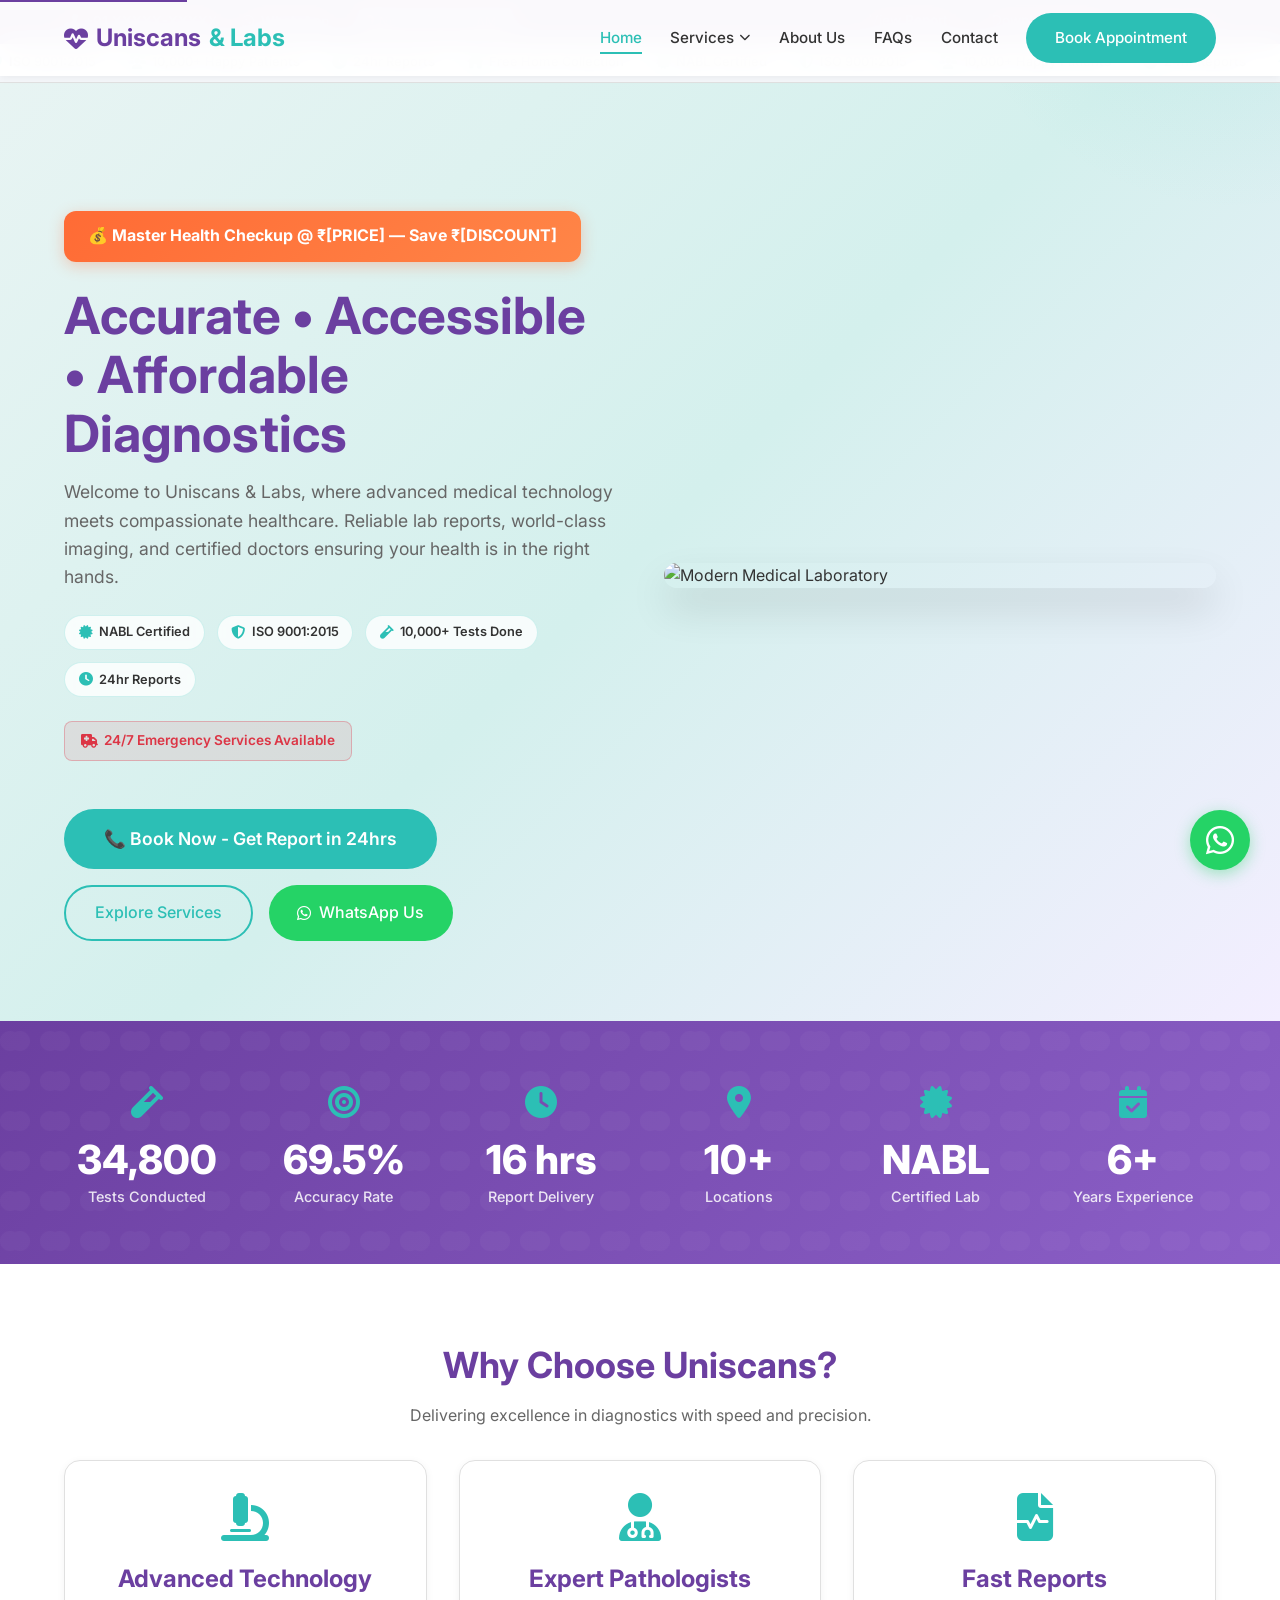
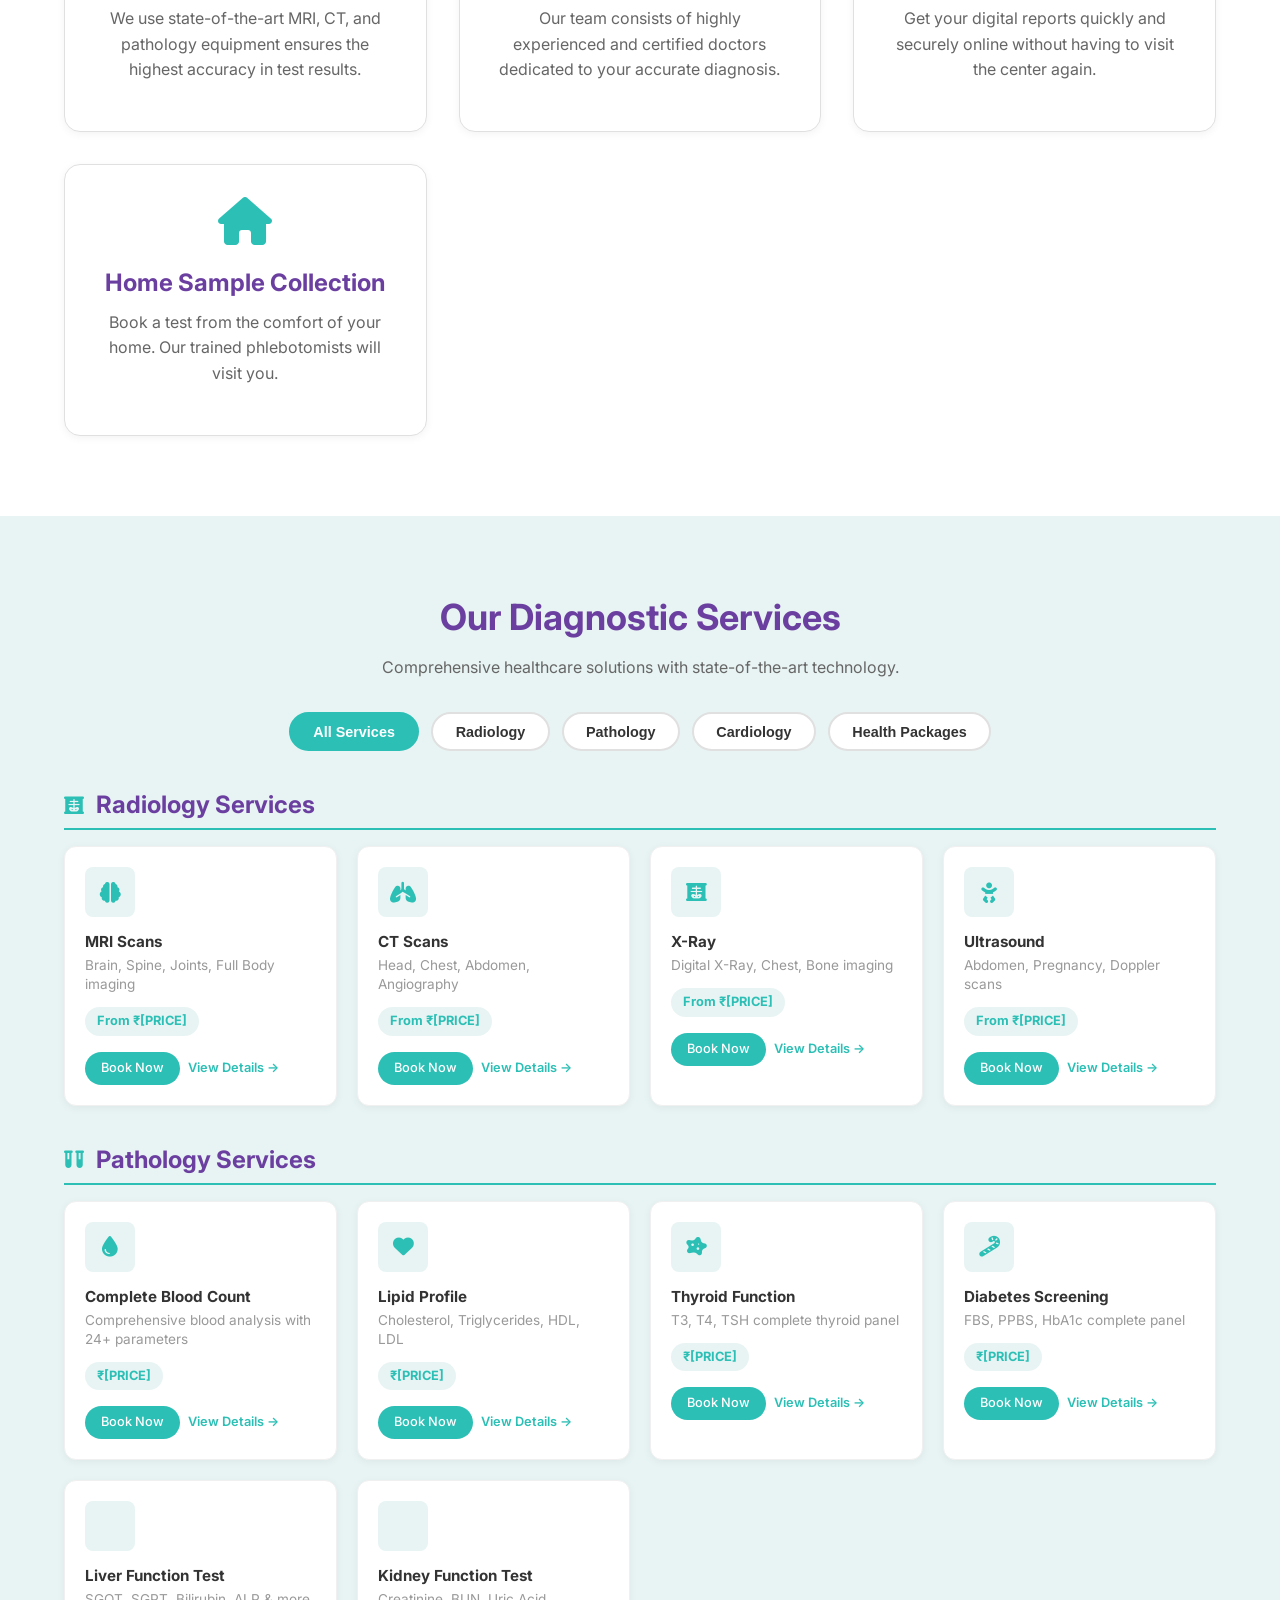
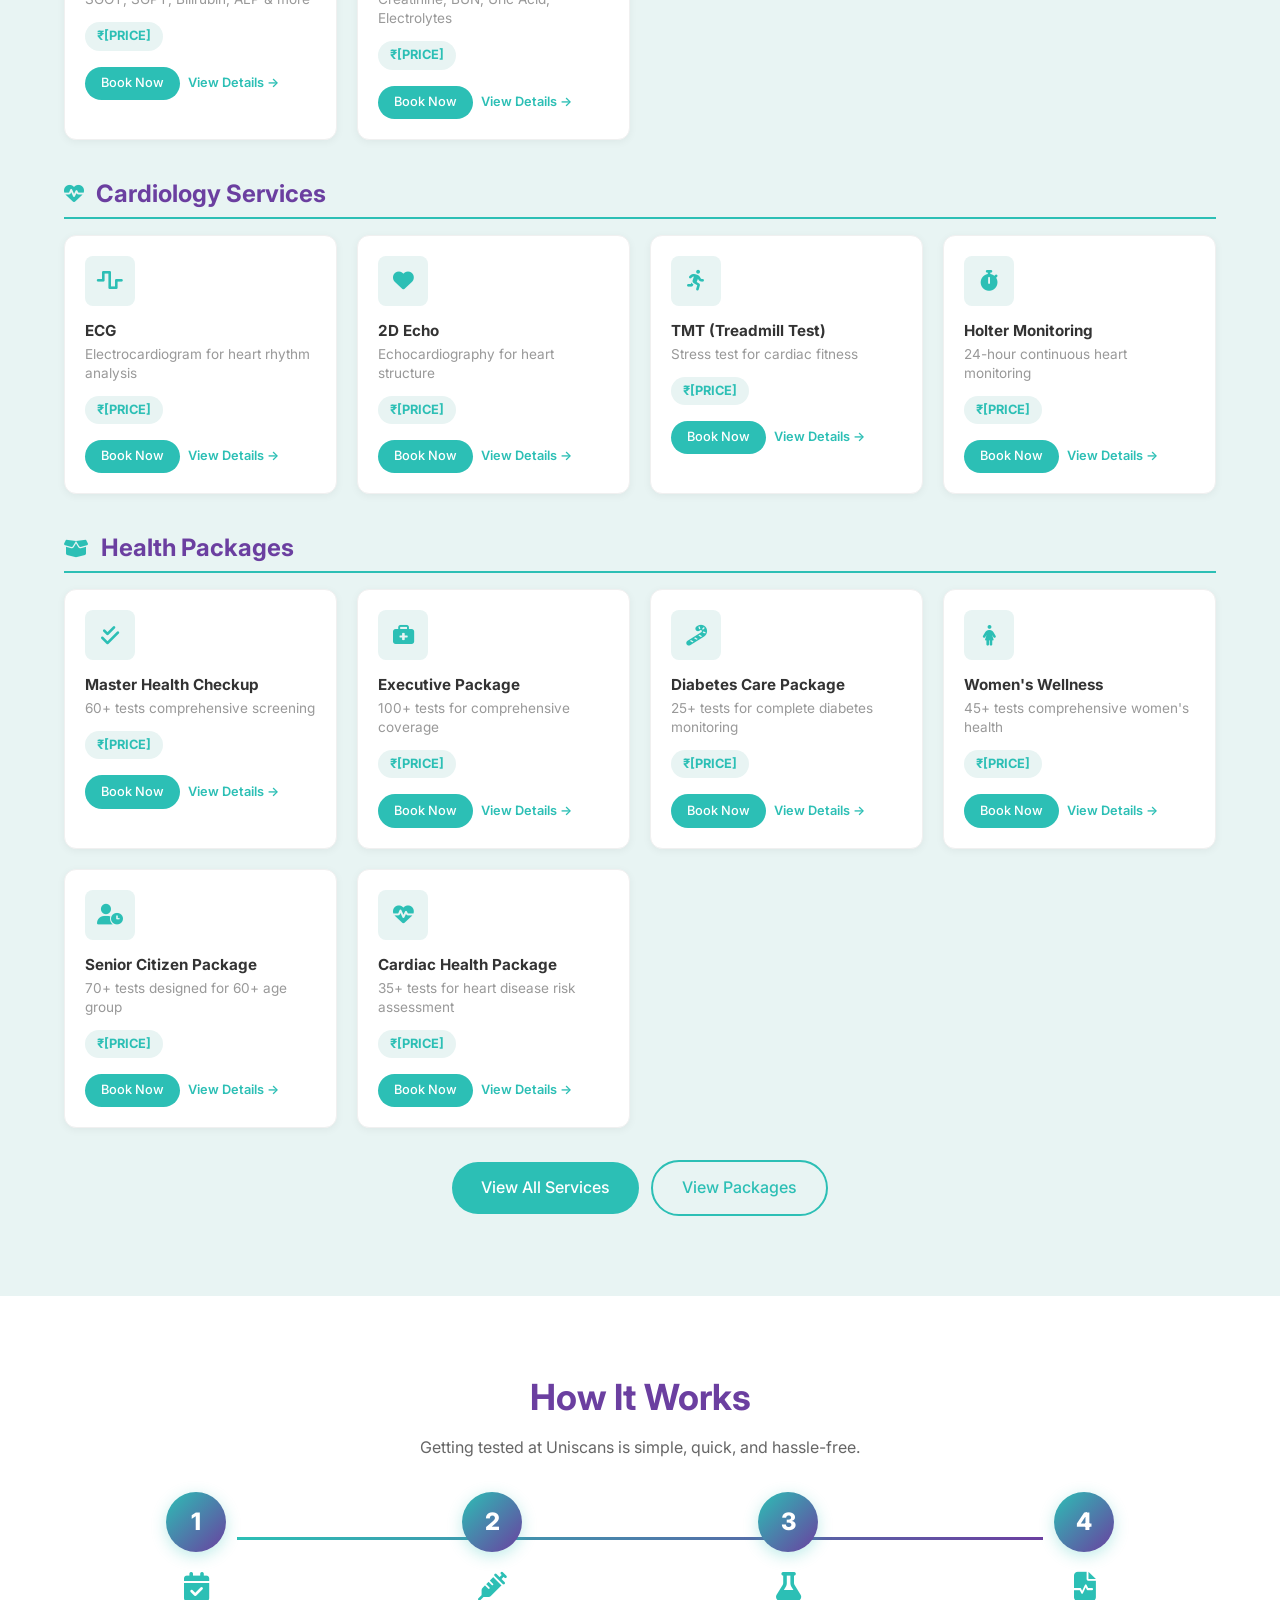
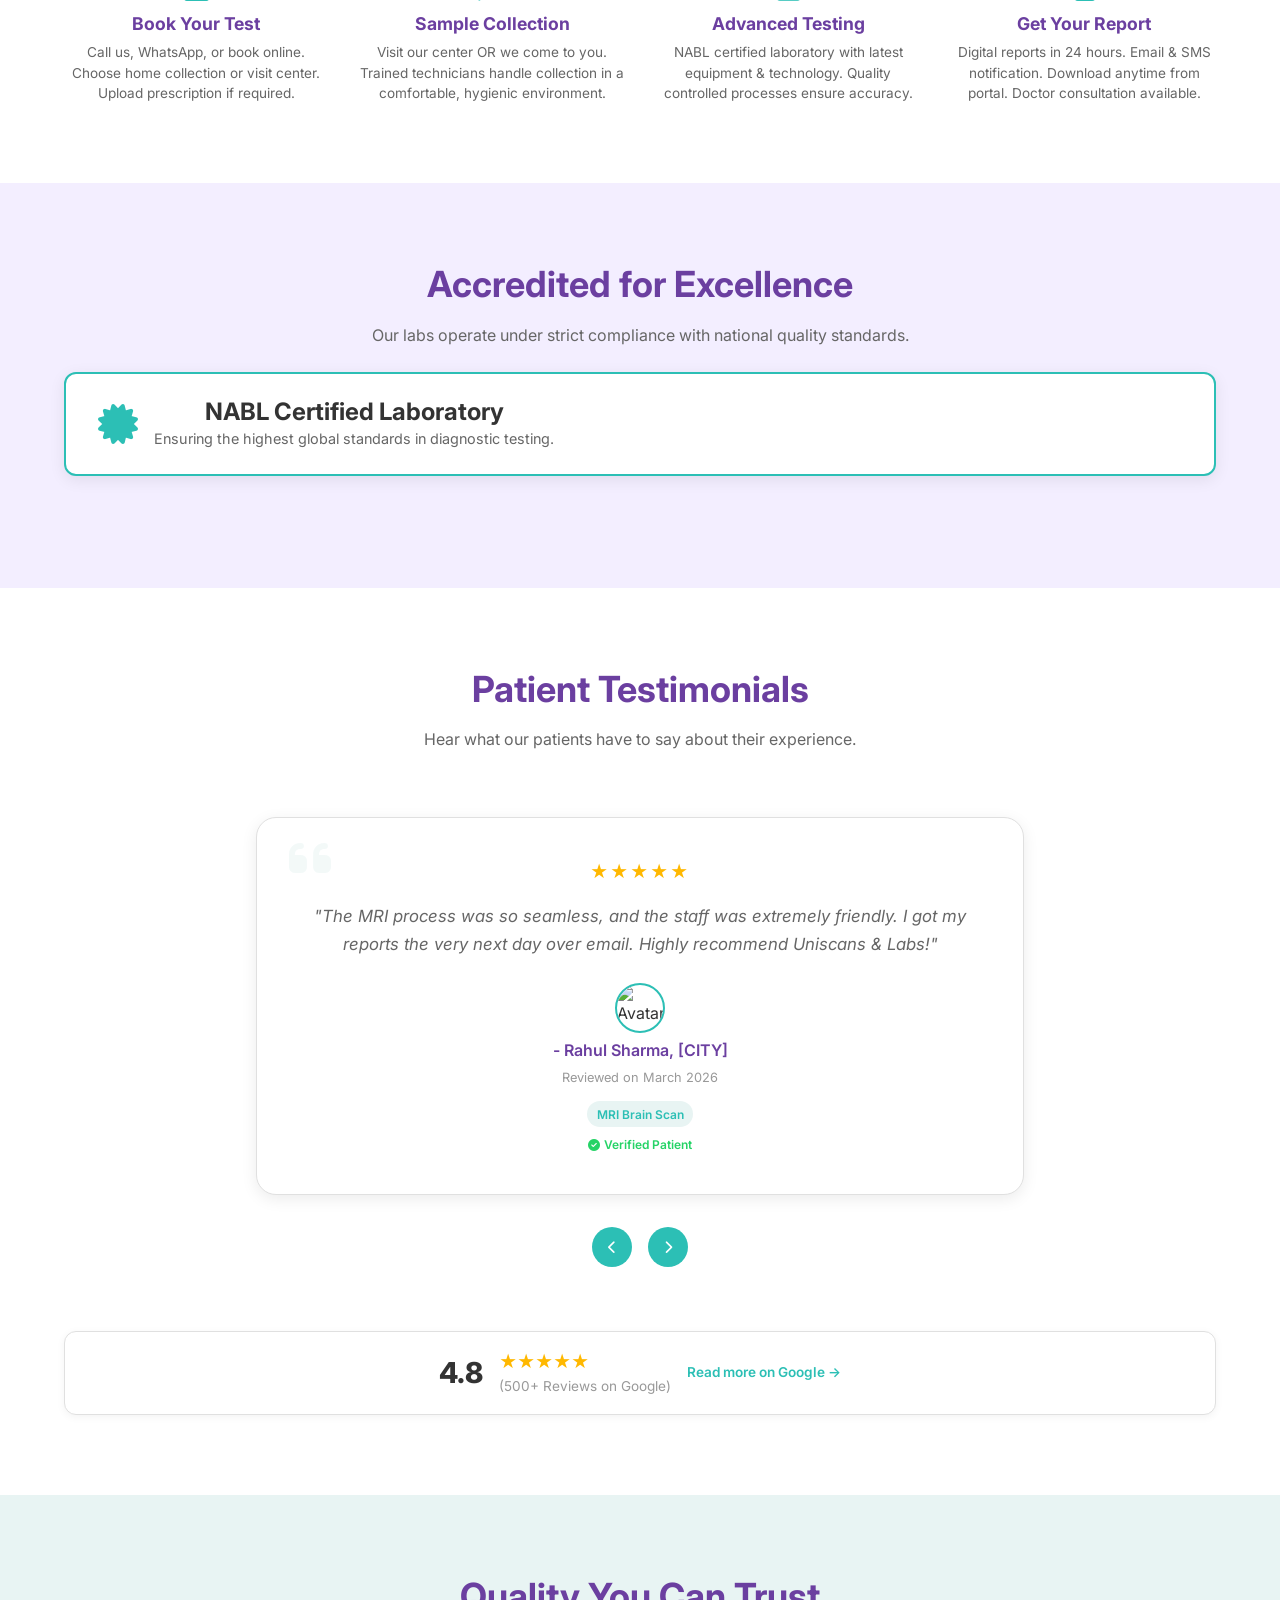
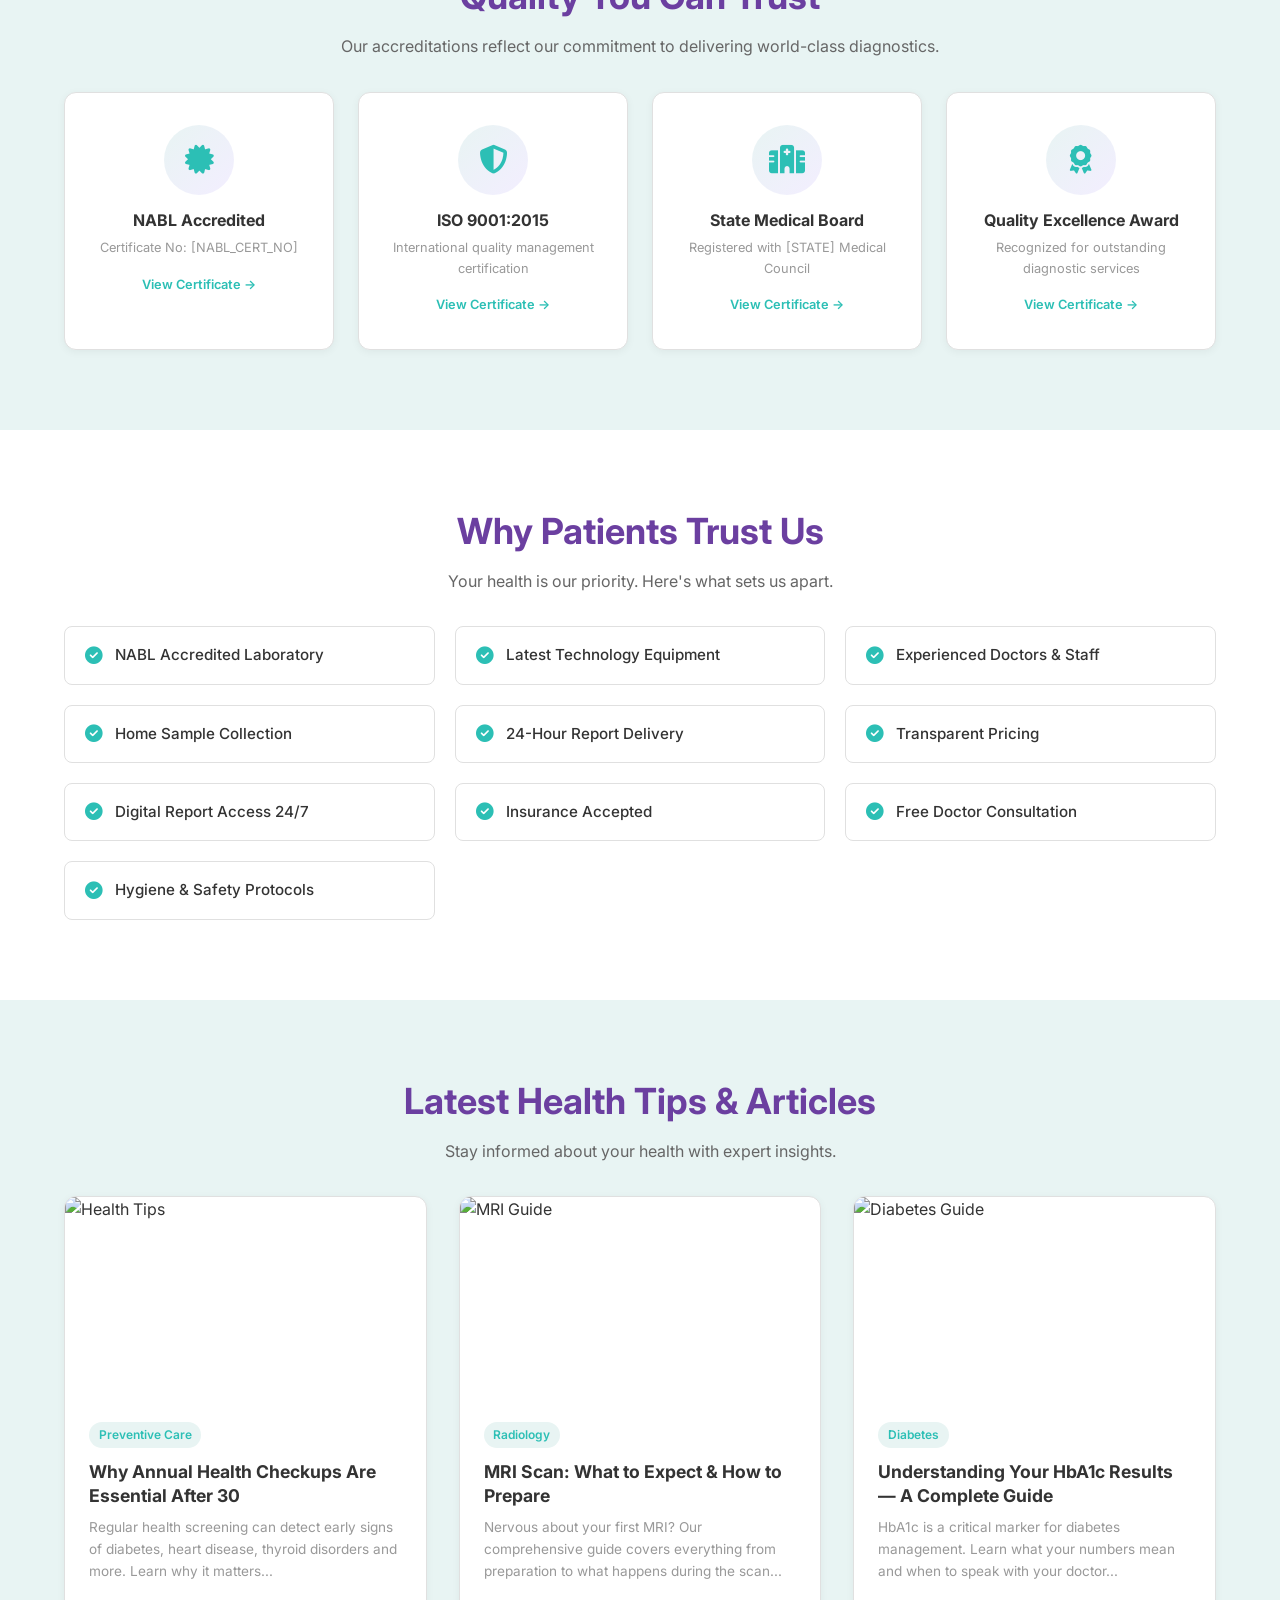
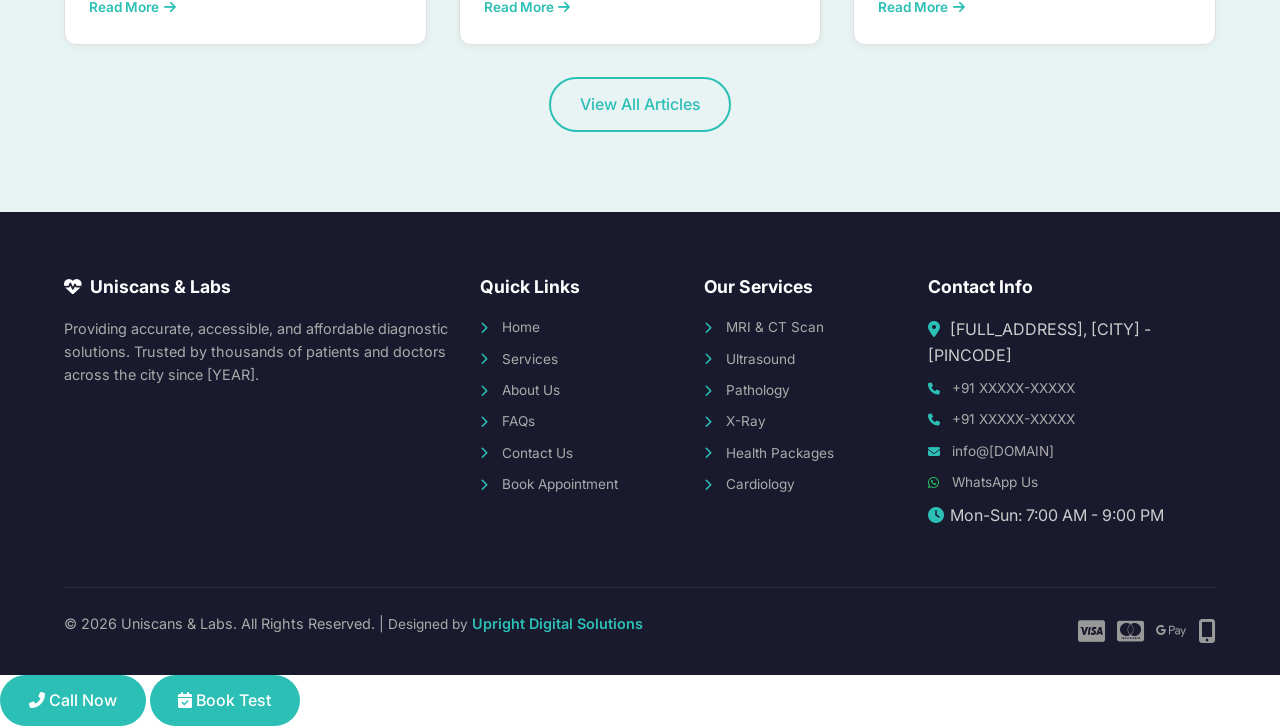
==== commit 1d424ab2: "Refactor UI: remove popups, streamline forms and update footers" ====
--- a/index.html
+++ b/index.html
@@ -12,13 +12,6 @@
 
     <!-- Skip to Main Content (Accessibility) -->
     <a href="#main-content" class="skip-to-main">Skip to Main Content</a>
-
-    <!-- Promo Banner -->
-    <div class="promo-banner" id="promoBanner">
-        🎉 Limited Time Offer: Master Health Checkup @ ₹2,999 (Save ₹1,000) | 
-        <a href="packages.html">Book Now →</a>
-        <button class="promo-close" id="promoClose" aria-label="Close promotion banner">×</button>
-    </div>
 
     <!-- Top Contact Bar -->
     <div class="top-bar">
@@ -510,86 +503,6 @@
                     <p style="margin-bottom: 0px; font-size: 0.9rem;">Ensuring the highest global standards in diagnostic testing.</p>
                 </div>
             </div>
-        </div>
-    </section>
-
-    <!-- Experienced Staff -->
-    <section class="section section-alt" id="team">
-        <div class="container">
-            <div class="text-center mb-2">
-                <h2>Our Experienced Specialists</h2>
-                <p>The minds ensuring your health metrics remain perfectly clear.</p>
-            </div>
-            
-            <div class="grid" style="grid-template-columns: repeat(auto-fit, minmax(250px, 1fr));">
-                <div class="staff-card fade-in">
-                    <img src="https://images.unsplash.com/photo-1612349317150-e413f6a5b16d?q=80&w=400&auto=format&fit=crop" alt="Dr. [DOCTOR_NAME_1]" class="staff-img" loading="lazy">
-                    <div class="staff-info">
-                        <h3>Dr. [DOCTOR_NAME_1]</h3>
-                        <p style="color: var(--teal); font-weight: 600; margin-bottom: 0.5rem;">Chief Radiologist</p>
-                        <div class="staff-badges">
-                            <span class="staff-badge">MD Radiodiagnosis</span>
-                            <span class="staff-badge experience">15+ Yrs Exp</span>
-                        </div>
-                        <div class="staff-meta">
-                            <span><i class="fas fa-id-card"></i> Reg: [REG_NO]</span>
-                            <span><i class="fas fa-language"></i> English, Hindi, Tamil</span>
-                        </div>
-                        <a href="appointment.html" class="btn btn-accent btn-sm">Consult Now</a>
-                    </div>
-                </div>
-                <div class="staff-card fade-in">
-                    <img src="https://images.unsplash.com/photo-1559839734-2b71ea197ec2?q=80&w=400&auto=format&fit=crop" alt="Dr. [DOCTOR_NAME_2]" class="staff-img" loading="lazy">
-                    <div class="staff-info">
-                        <h3>Dr. [DOCTOR_NAME_2]</h3>
-                        <p style="color: var(--teal); font-weight: 600; margin-bottom: 0.5rem;">Lead Pathologist</p>
-                        <div class="staff-badges">
-                            <span class="staff-badge">MBBS, MD Pathology</span>
-                            <span class="staff-badge experience">12+ Yrs Exp</span>
-                        </div>
-                        <div class="staff-meta">
-                            <span><i class="fas fa-id-card"></i> Reg: [REG_NO]</span>
-                            <span><i class="fas fa-language"></i> English, Hindi</span>
-                        </div>
-                        <a href="appointment.html" class="btn btn-accent btn-sm">Consult Now</a>
-                    </div>
-                </div>
-                <div class="staff-card fade-in">
-                    <img src="https://images.unsplash.com/photo-1537368910025-700350fe46c7?q=80&w=400&auto=format&fit=crop" alt="Dr. [DOCTOR_NAME_3]" class="staff-img" loading="lazy">
-                    <div class="staff-info">
-                        <h3>Dr. [DOCTOR_NAME_3]</h3>
-                        <p style="color: var(--teal); font-weight: 600; margin-bottom: 0.5rem;">Senior Sonologist</p>
-                        <div class="staff-badges">
-                            <span class="staff-badge">DNB Radiodiagnosis</span>
-                            <span class="staff-badge experience">10+ Yrs Exp</span>
-                        </div>
-                        <div class="staff-meta">
-                            <span><i class="fas fa-id-card"></i> Reg: [REG_NO]</span>
-                            <span><i class="fas fa-language"></i> English, Tamil</span>
-                        </div>
-                        <a href="appointment.html" class="btn btn-accent btn-sm">Consult Now</a>
-                    </div>
-                </div>
-                <div class="staff-card fade-in">
-                    <img src="https://images.unsplash.com/photo-1614608682850-e0d6ed316d47?q=80&w=400&auto=format&fit=crop" alt="Dr. [DOCTOR_NAME_4]" class="staff-img" loading="lazy">
-                    <div class="staff-info">
-                        <h3>Dr. [DOCTOR_NAME_4]</h3>
-                        <p style="color: var(--teal); font-weight: 600; margin-bottom: 0.5rem;">Cardiologist</p>
-                        <div class="staff-badges">
-                            <span class="staff-badge">MD, FACC</span>
-                            <span class="staff-badge experience">18+ Yrs Exp</span>
-                        </div>
-                        <div class="staff-meta">
-                            <span><i class="fas fa-id-card"></i> Reg: [REG_NO]</span>
-                            <span><i class="fas fa-language"></i> English, Hindi, Tamil</span>
-                        </div>
-                        <a href="appointment.html" class="btn btn-accent btn-sm">Consult Now</a>
-                    </div>
-                </div>
-            </div>
-            <p class="text-center mt-2" style="font-size: 0.85rem; color: var(--text-muted);">
-                <i class="fas fa-info-circle"></i> All our doctors are registered with [State Medical Council] and have 10+ years of experience.
-            </p>
         </div>
     </section>
 
@@ -767,31 +680,6 @@
         </div>
     </section>
 
-    <!-- Referral Program -->
-    <section class="section">
-        <div class="container">
-            <div class="referral-section fade-in">
-                <h3>🎁 REFER A FRIEND, GET ₹500 OFF</h3>
-                <p>Share the gift of health! When your friend books a test, you both get ₹500 discount.</p>
-                <div class="referral-steps">
-                    <div class="referral-step">
-                        <span class="step-num">1</span>
-                        <span>Share your unique code</span>
-                    </div>
-                    <div class="referral-step">
-                        <span class="step-num">2</span>
-                        <span>Friend books test using code</span>
-                    </div>
-                    <div class="referral-step">
-                        <span class="step-num">3</span>
-                        <span>Both get ₹500 discount</span>
-                    </div>
-                </div>
-                <a href="#" class="btn btn-primary">Get Your Referral Code</a>
-            </div>
-        </div>
-    </section>
-
     </main>
 
     <!-- Enhanced Footer -->
@@ -804,13 +692,7 @@
                         <i class="fas fa-heartbeat"></i> Uniscans & Labs
                     </h3>
                     <p class="footer-about-text">Providing accurate, accessible, and affordable diagnostic solutions. Trusted by thousands of patients and doctors across the city since [YEAR].</p>
-                    <div class="footer-social">
-                        <a href="#" aria-label="Facebook"><i class="fab fa-facebook-f"></i></a>
-                        <a href="#" aria-label="Instagram"><i class="fab fa-instagram"></i></a>
-                        <a href="#" aria-label="Twitter"><i class="fab fa-twitter"></i></a>
-                        <a href="#" aria-label="LinkedIn"><i class="fab fa-linkedin-in"></i></a>
-                        <a href="#" aria-label="YouTube"><i class="fab fa-youtube"></i></a>
-                    </div>
+                    
                 </div>
                 
                 <!-- Quick Links -->
@@ -852,42 +734,21 @@
                     </ul>
                 </div>
 
-                <!-- Important Links -->
-                <div>
-                    <h3>Important Links</h3>
-                    <ul class="footer-links">
-                        <li><a href="privacy.html"><i class="fas fa-chevron-right"></i> Privacy Policy</a></li>
-                        <li><a href="terms.html"><i class="fas fa-chevron-right"></i> Terms & Conditions</a></li>
-                        <li><a href="refund.html"><i class="fas fa-chevron-right"></i> Refund Policy</a></li>
-                        <li><a href="refund.html"><i class="fas fa-chevron-right"></i> Cancellation Policy</a></li>
-                    </ul>
-                </div>
-
-                <!-- For Patients -->
-                <div>
-                    <h3>For Patients</h3>
-                    <ul class="footer-links">
-                        <li><a href="reports.html"><i class="fas fa-chevron-right"></i> Download Reports</a></li>
-                        <li><a href="reports.html"><i class="fas fa-chevron-right"></i> Track Test Status</a></li>
-                        <li><a href="appointment.html"><i class="fas fa-chevron-right"></i> Upload Prescription</a></li>
-                        <li><a href="appointment.html"><i class="fas fa-chevron-right"></i> Book Home Collection</a></li>
-                        <li><a href="test-catalog.html"><i class="fas fa-chevron-right"></i> View Test Catalog</a></li>
-                    </ul>
-                </div>
+                
+
+                
             </div>
             
             <div class="footer-bottom">
                 <div class="footer-bottom-inner">
-                    <p>&copy; 2026 Uniscans & Labs. All Rights Reserved.</p>
+                    <p>&copy; 2026 Uniscans & Labs. All Rights Reserved. | <span style="font-size: 0.85rem;">Designed by <a href="#" style="color: var(--teal); font-weight: 600;">Upright Digital Solutions</a></span></p>
                     <div class="payment-methods">
                         <i class="fab fa-cc-visa"></i>
                         <i class="fab fa-cc-mastercard"></i>
                         <i class="fab fa-google-pay"></i>
                         <i class="fas fa-mobile-alt"></i>
                     </div>
-                    <div class="ssl-badge">
-                        <i class="fas fa-lock"></i> SSL Secured
-                    </div>
+                    
                 </div>
             </div>
         </div>
@@ -904,25 +765,6 @@
         <i class="fas fa-arrow-up"></i>
     </button>
 
-    <!-- Cookie Consent -->
-    <div class="cookie-banner" id="cookieBanner">
-        <p>We use cookies to improve your experience on our website. By continuing to browse, you agree to our <a href="privacy.html">Privacy Policy</a>.</p>
-        <div class="cookie-buttons">
-            <button class="btn cookie-btn-decline" id="cookieDecline">Decline</button>
-            <button class="btn btn-accent" id="cookieAccept">Accept</button>
-        </div>
-    </div>
-
-    <!-- Social Proof Popup -->
-    <div class="social-proof-popup" id="socialProof">
-        <div class="sp-icon"><i class="fas fa-user-check"></i></div>
-        <div>
-            <p class="sp-text" id="spText"><strong>Ramesh from [CITY]</strong> just booked Master Health Checkup</p>
-            <span class="sp-time" id="spTime">2 minutes ago</span>
-        </div>
-        <button class="sp-close" id="spClose" aria-label="Close notification">×</button>
-    </div>
-
     <!-- Mobile Bottom CTA -->
     <div class="mobile-bottom-cta">
         <a href="tel:+91XXXXXXXXXX" class="btn btn-primary"><i class="fas fa-phone-alt"></i> Call Now</a>
--- a/styles.css
+++ b/styles.css
@@ -1403,7 +1403,7 @@
 
 .footer-grid {
   display: grid;
-  grid-template-columns: 1.5fr 1fr 1fr 1fr 1fr 1fr;
+  grid-template-columns: 2fr 1fr 1fr 1.5fr;
   gap: 2rem;
   margin-bottom: 3rem;
 }
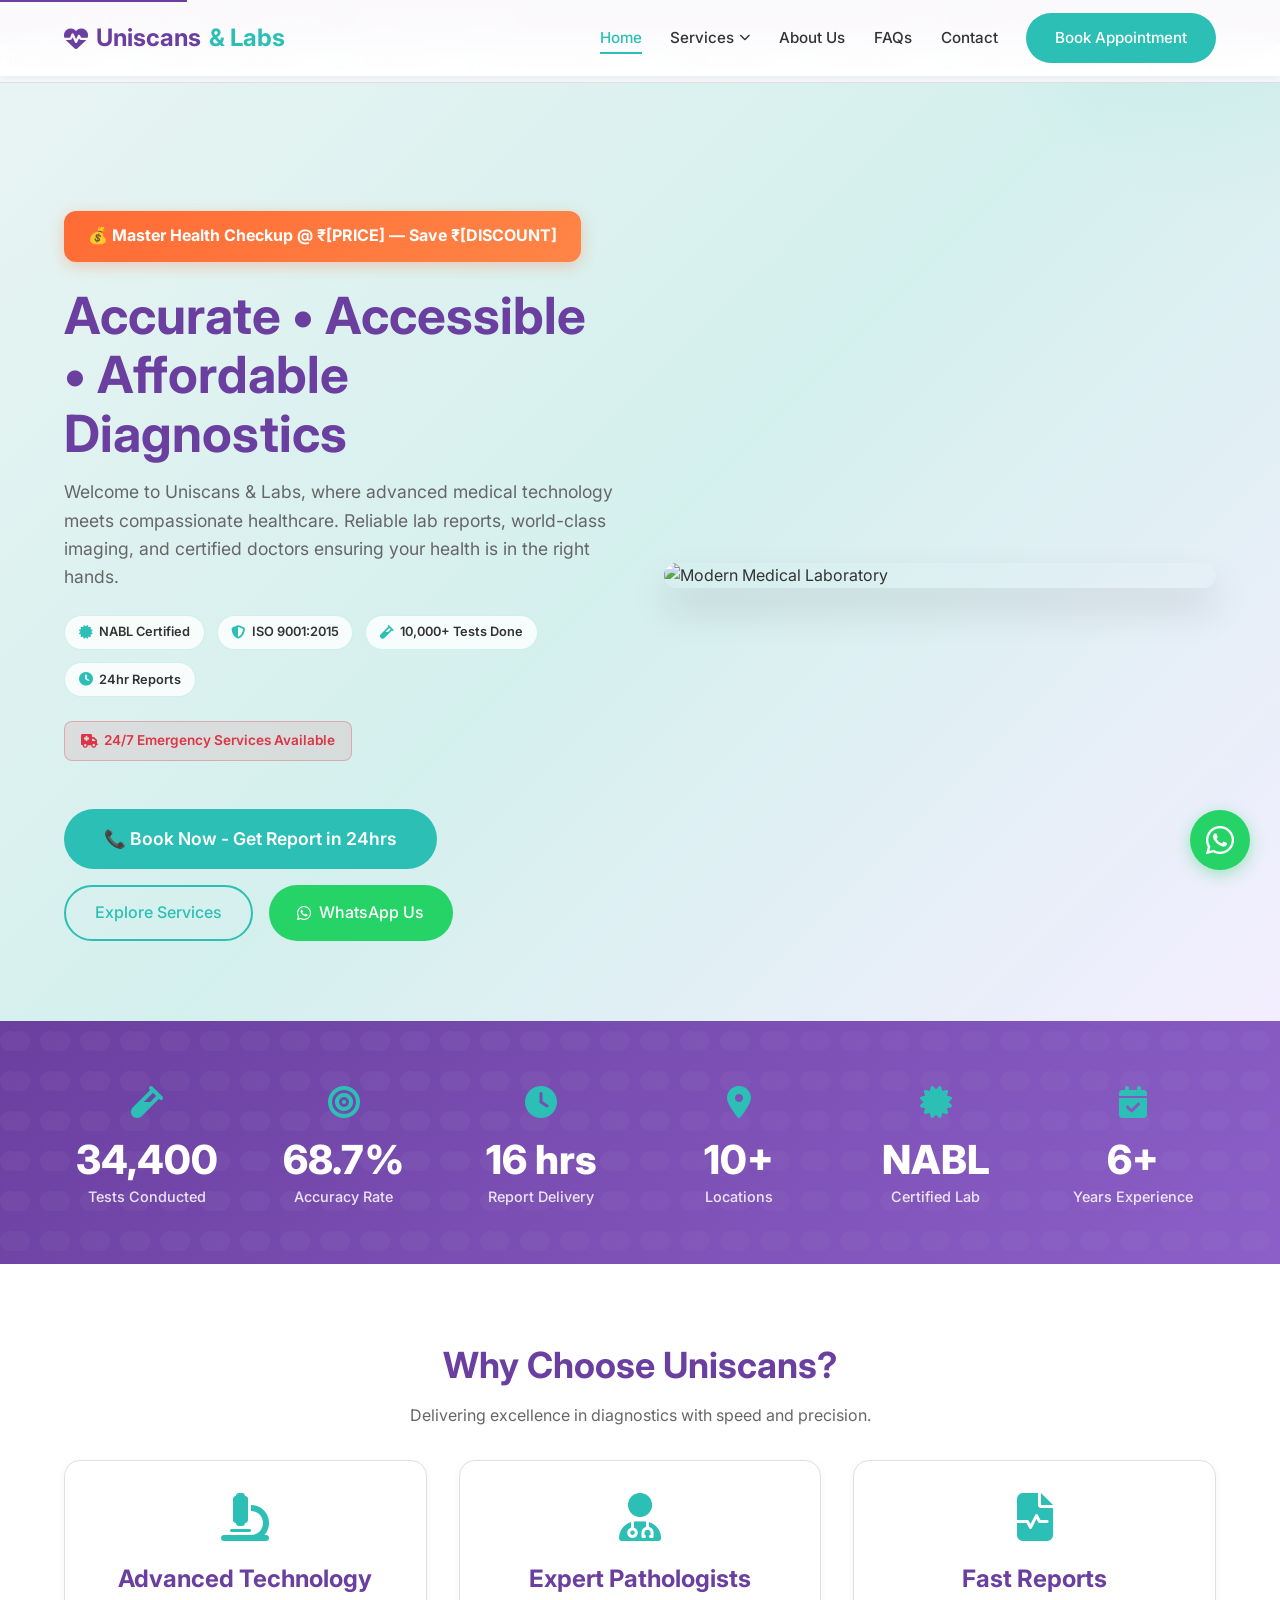
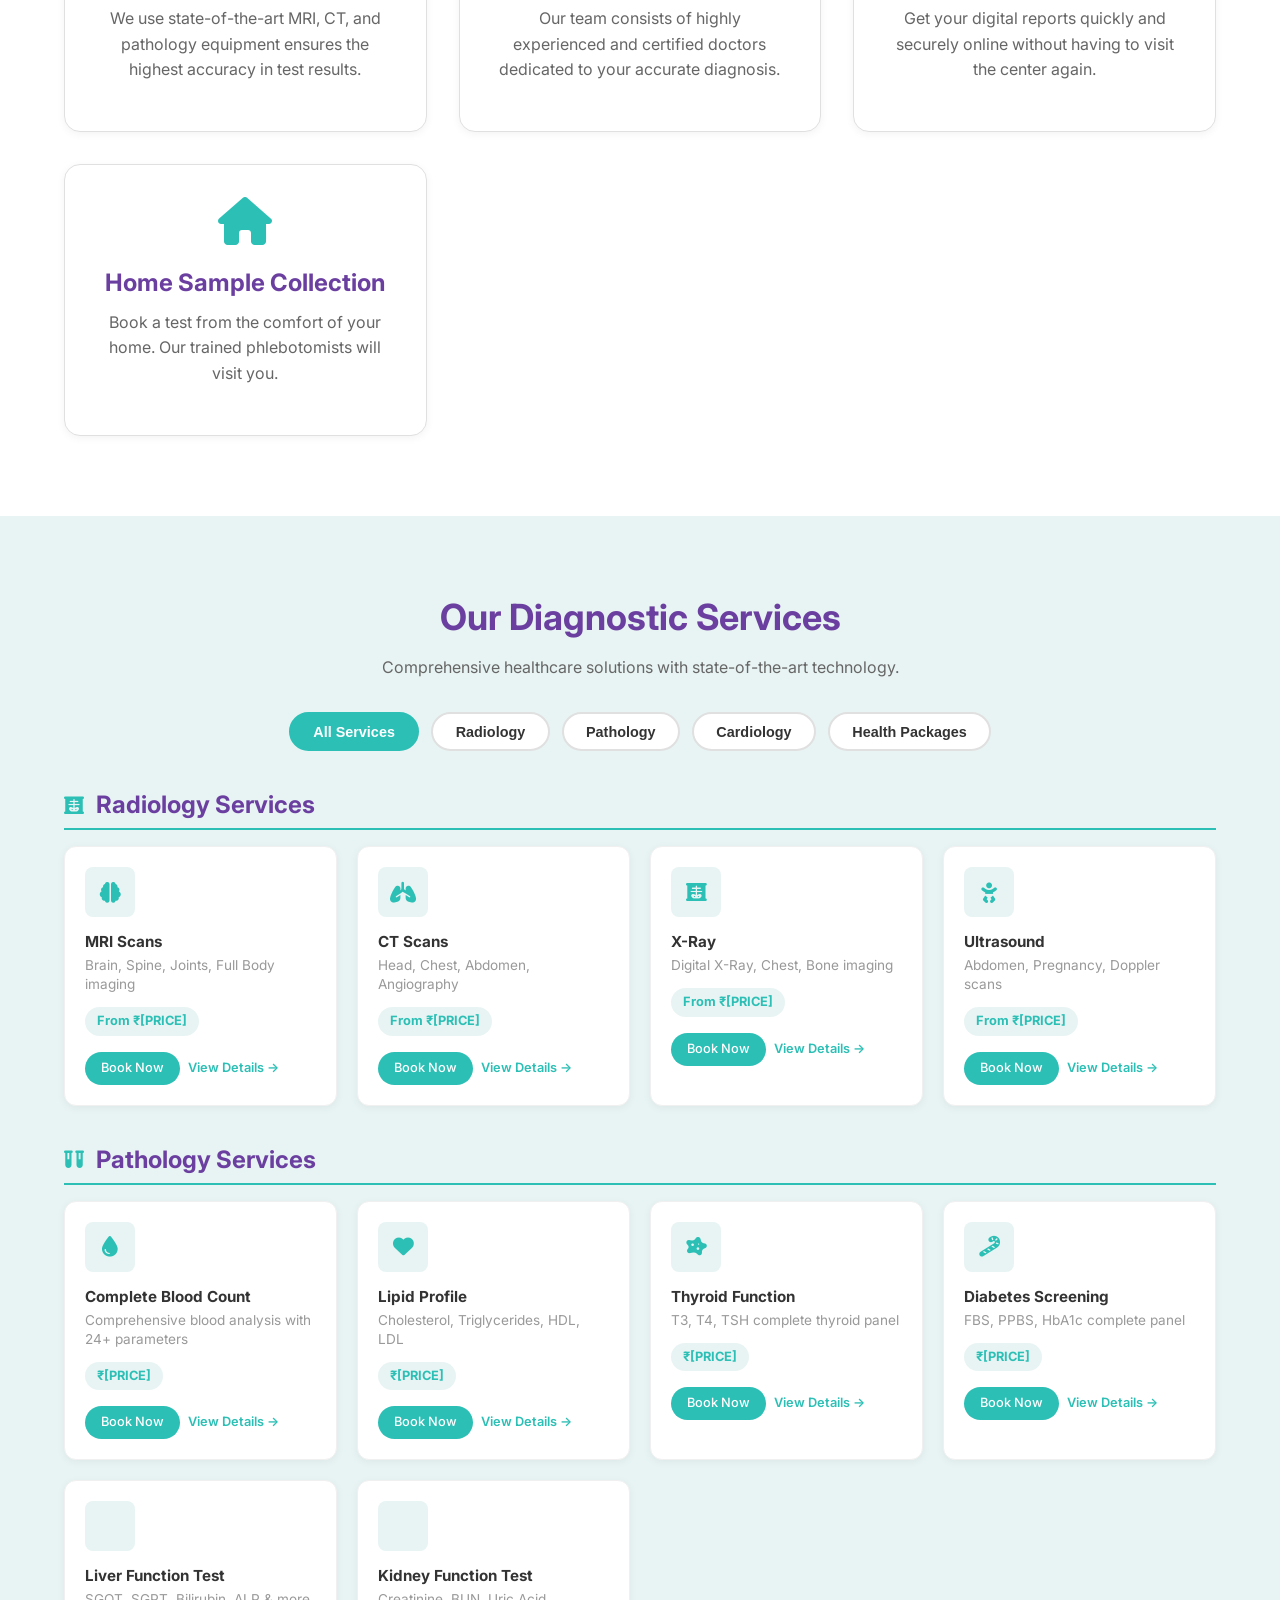
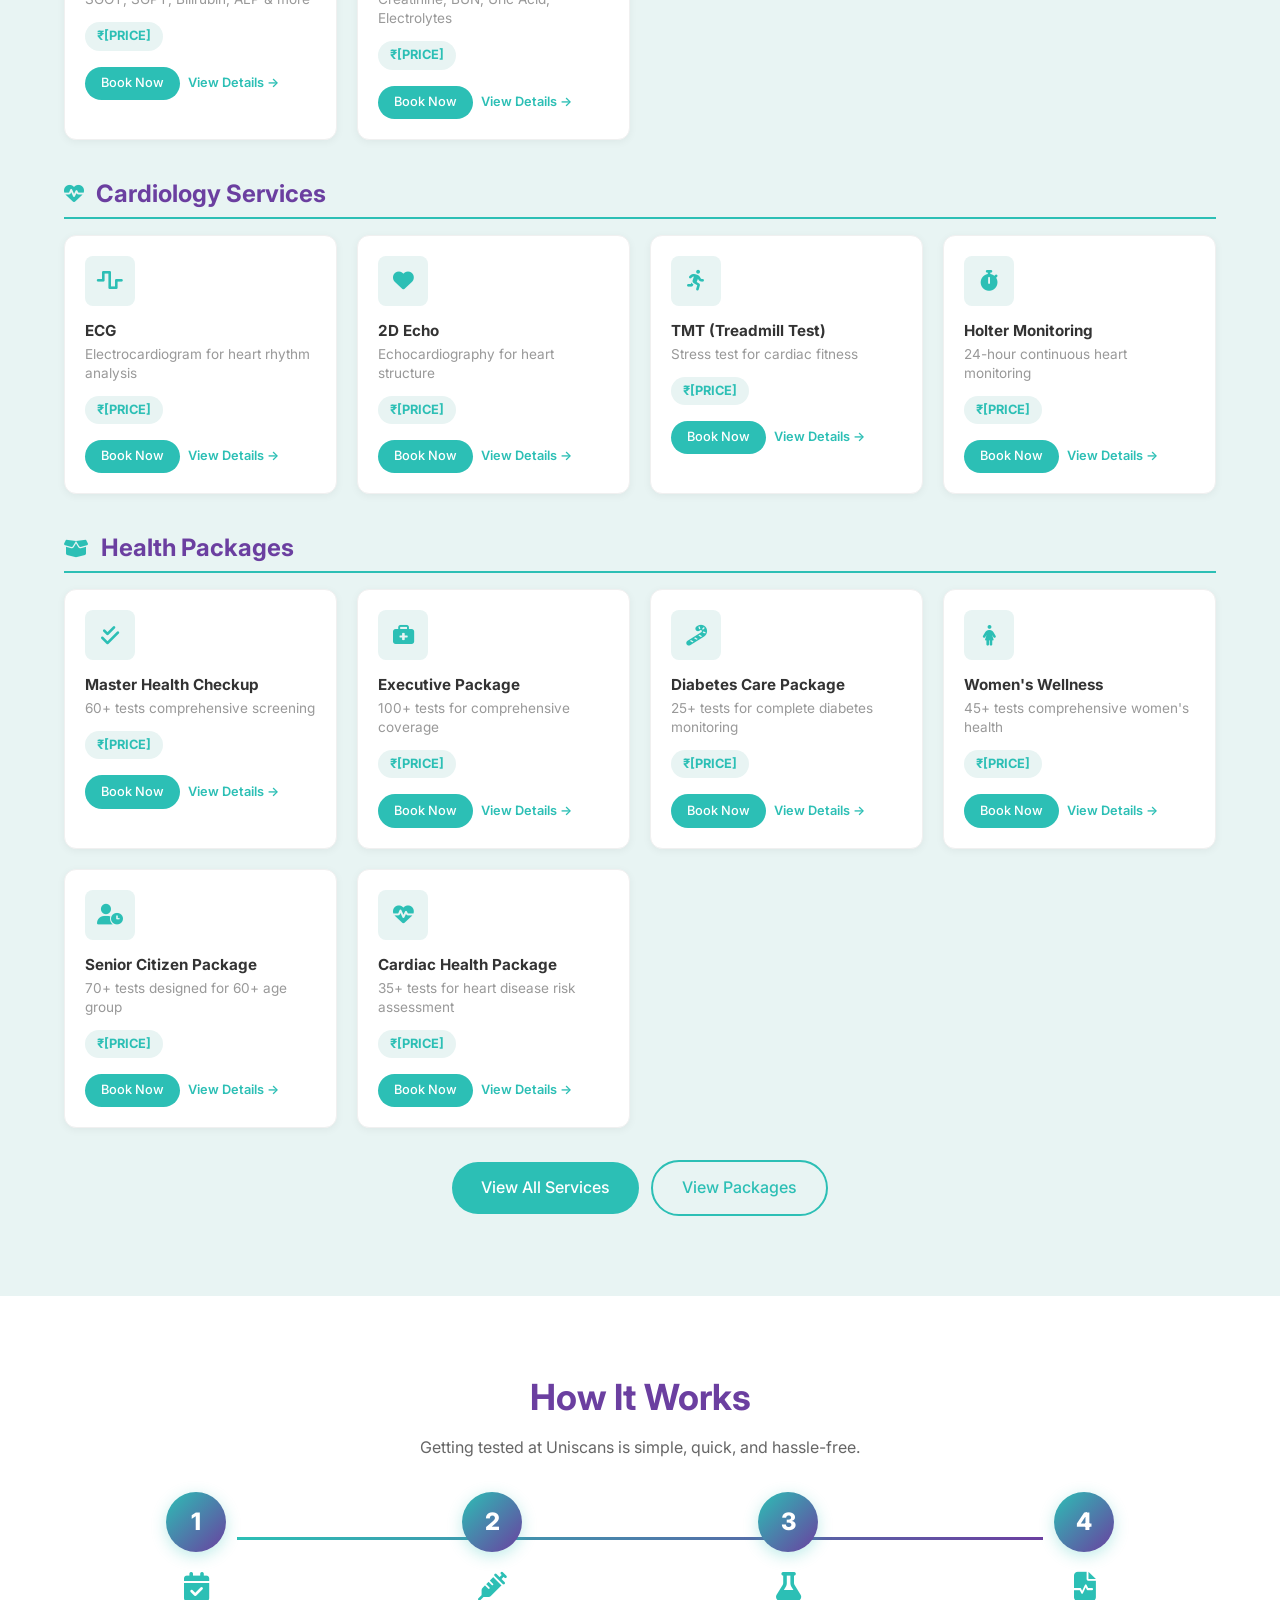
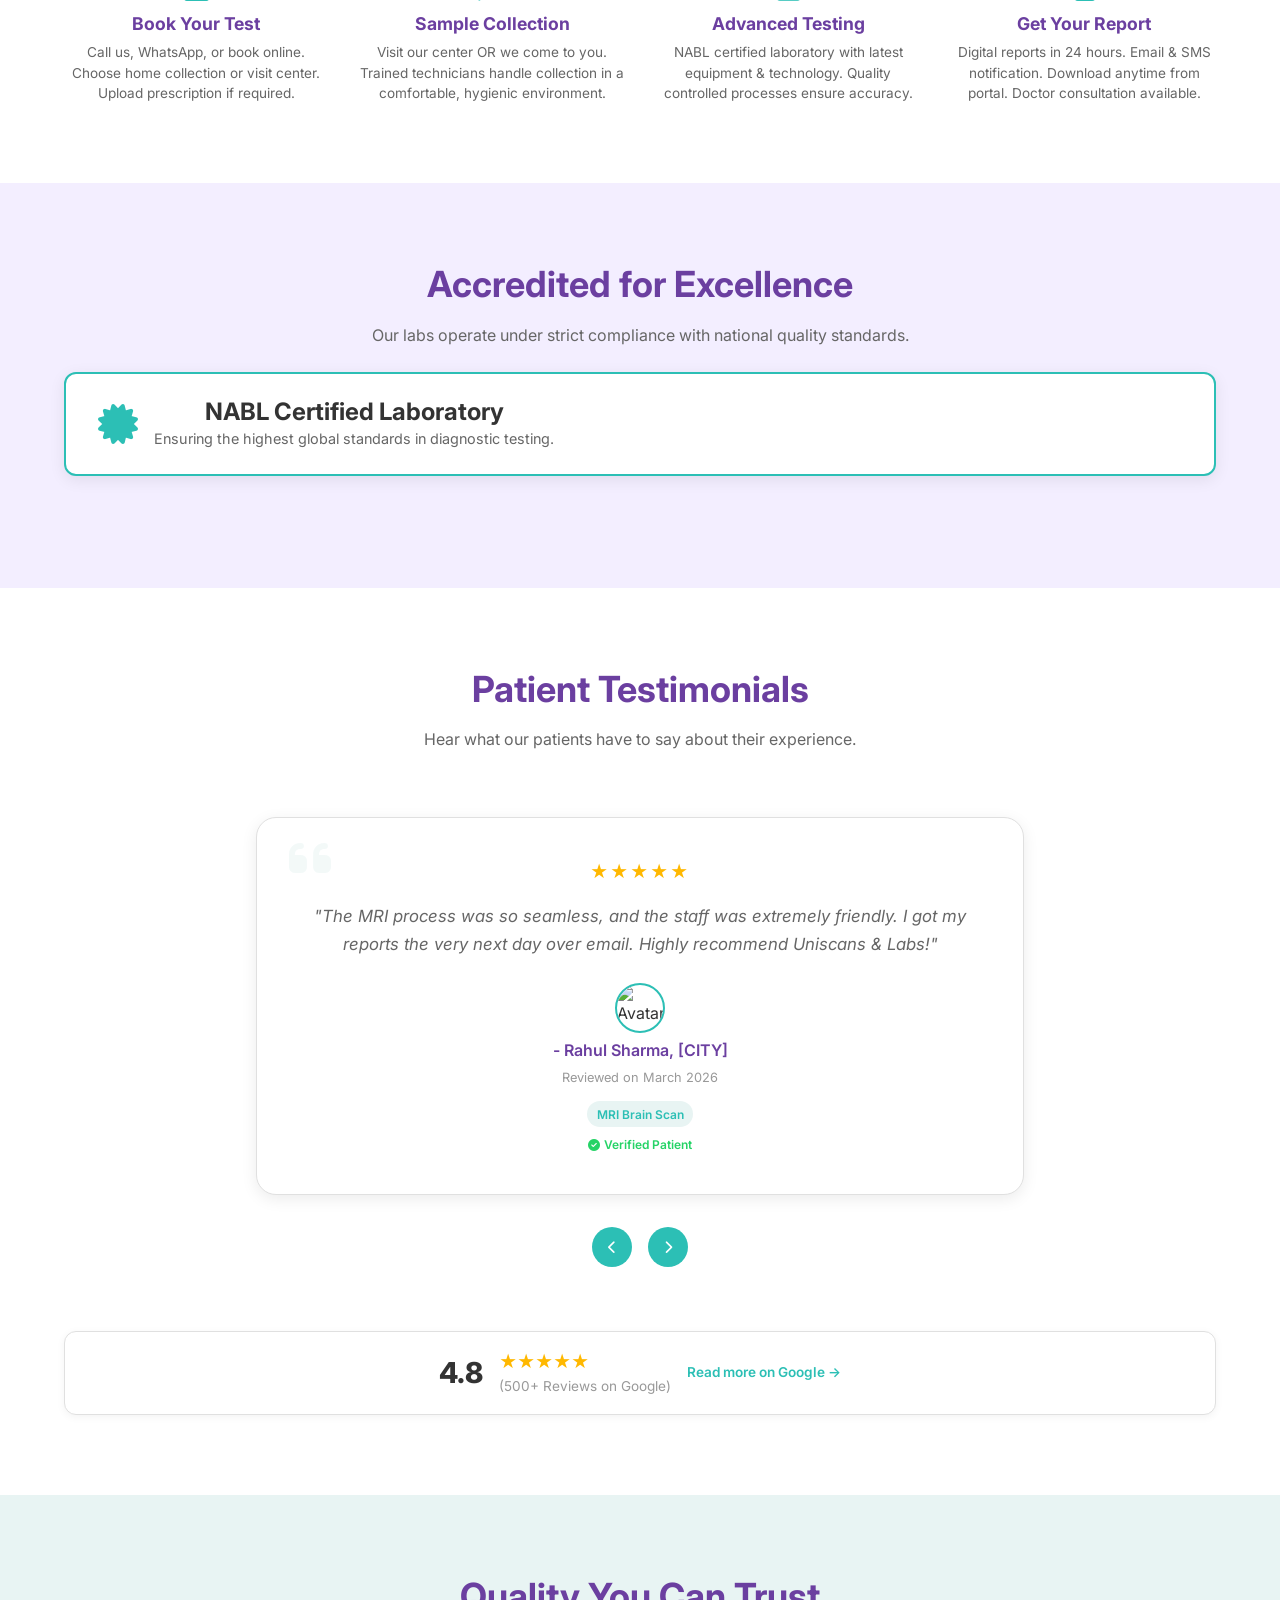
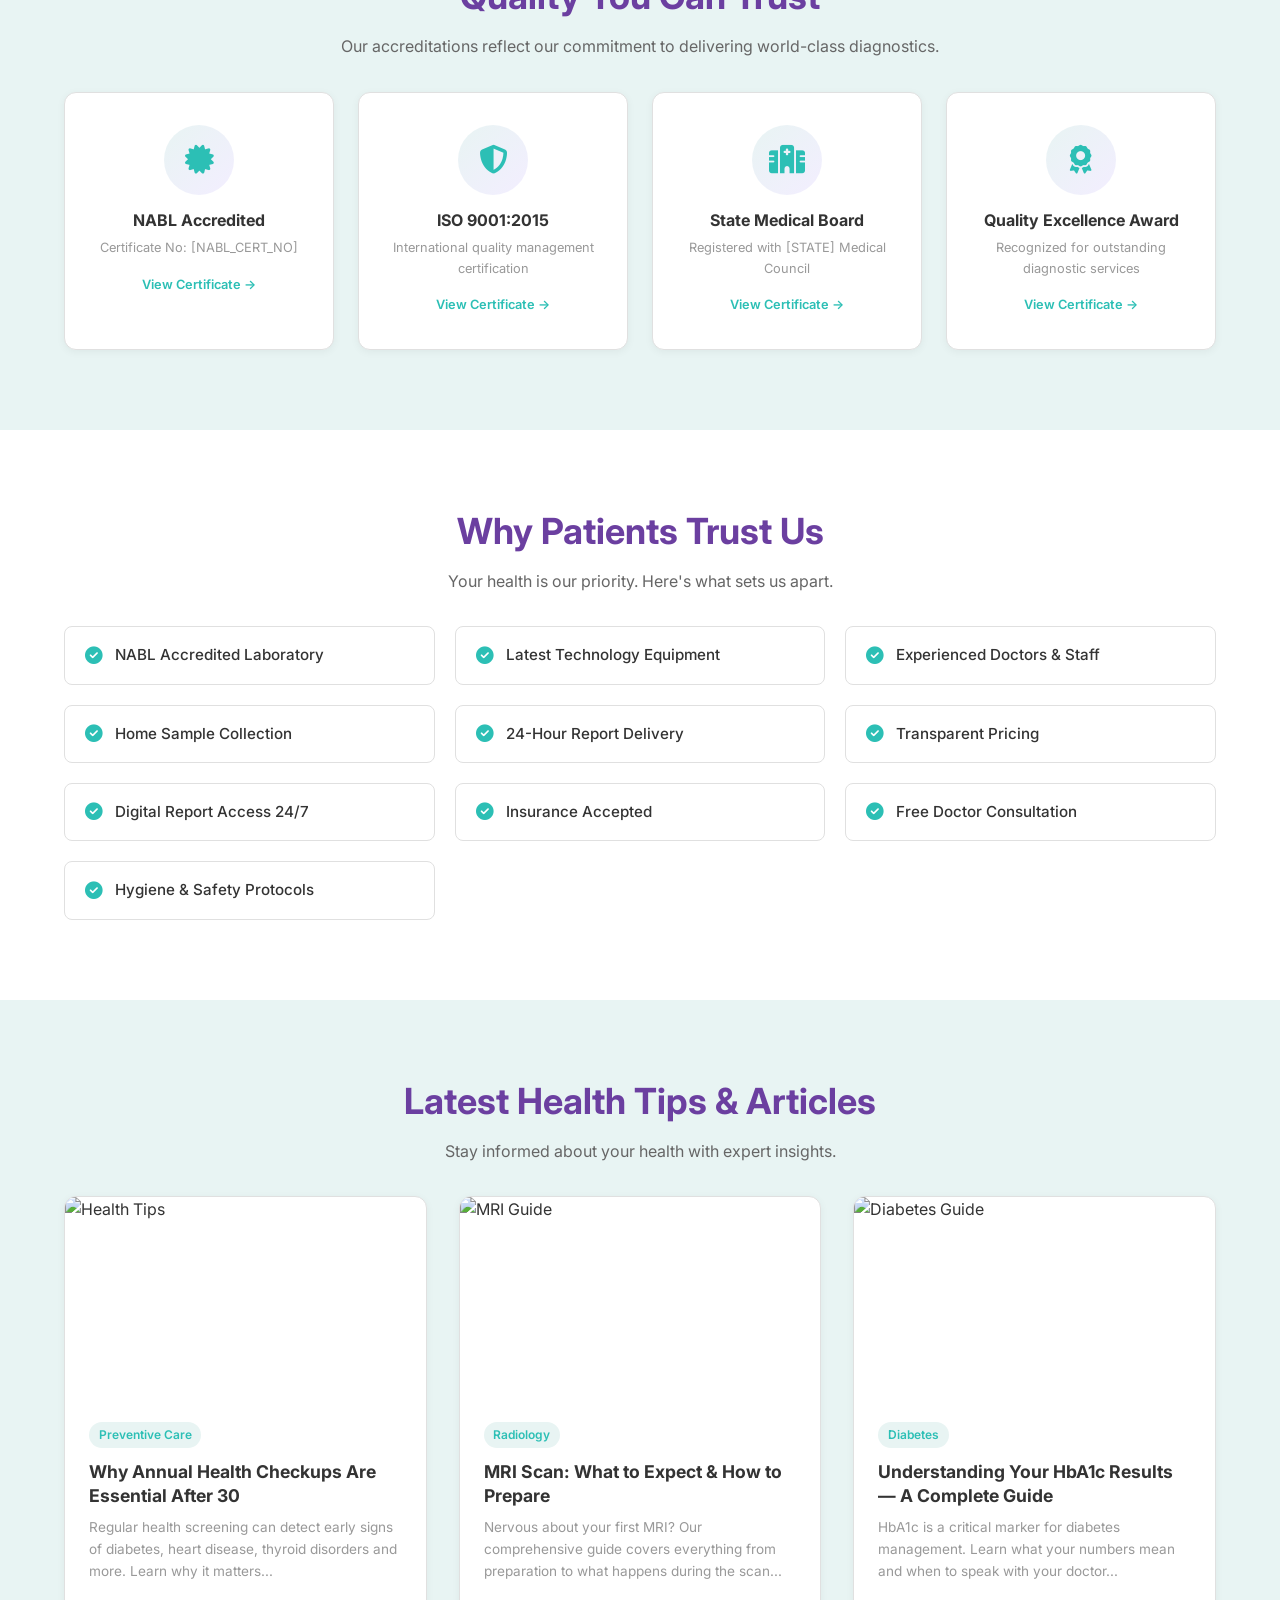
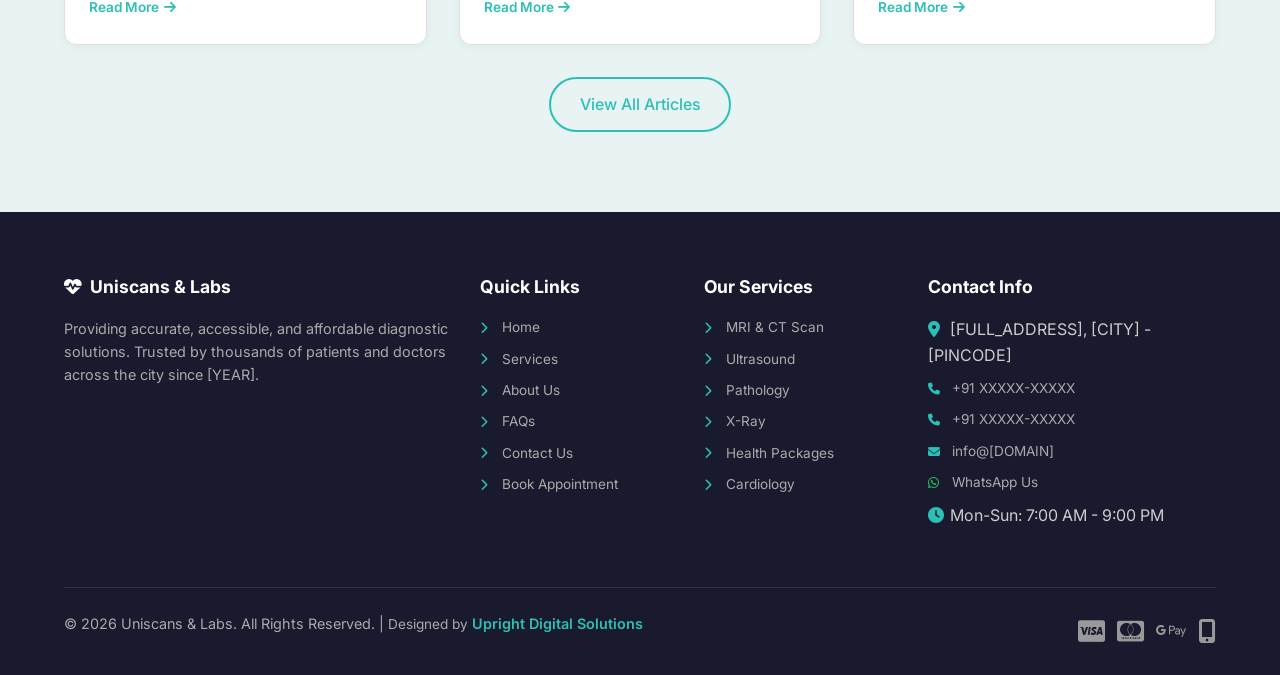
==== commit e9e72d8b: "UI refactor: remove remaining sections, mobile CTAs and footer whitespace issues" ====
--- a/index.html
+++ b/index.html
@@ -766,11 +766,6 @@
     </button>
 
     <!-- Mobile Bottom CTA -->
-    <div class="mobile-bottom-cta">
-        <a href="tel:+91XXXXXXXXXX" class="btn btn-primary"><i class="fas fa-phone-alt"></i> Call Now</a>
-        <a href="appointment.html" class="btn btn-accent"><i class="fas fa-calendar-check"></i> Book Test</a>
-    </div>
-
     <script src="script.js"></script>
 </body>
 </html>
--- a/styles.css
+++ b/styles.css
@@ -3573,9 +3573,7 @@
     bottom: 60px;
   }
 
-  body {
-    padding-bottom: 60px;
-  }
+
 }
 
 /* Focus outlines for accessibility */
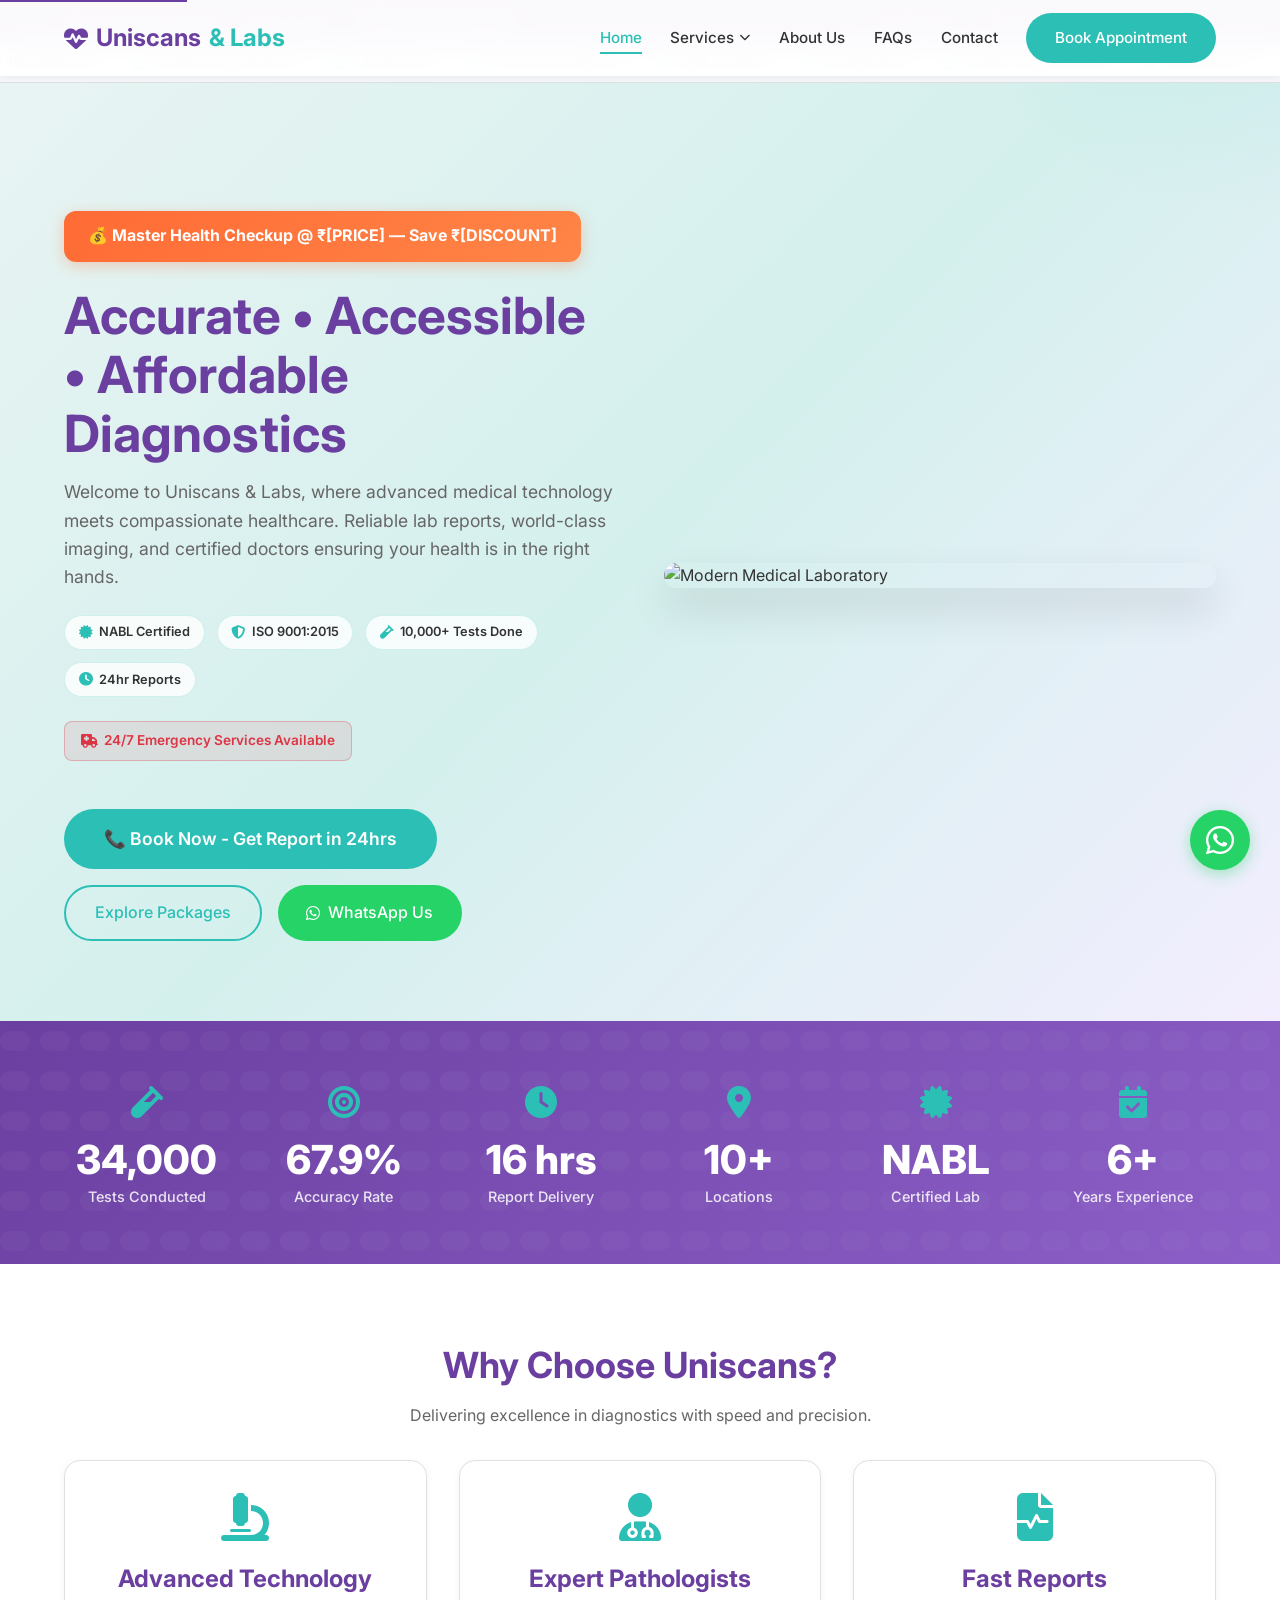
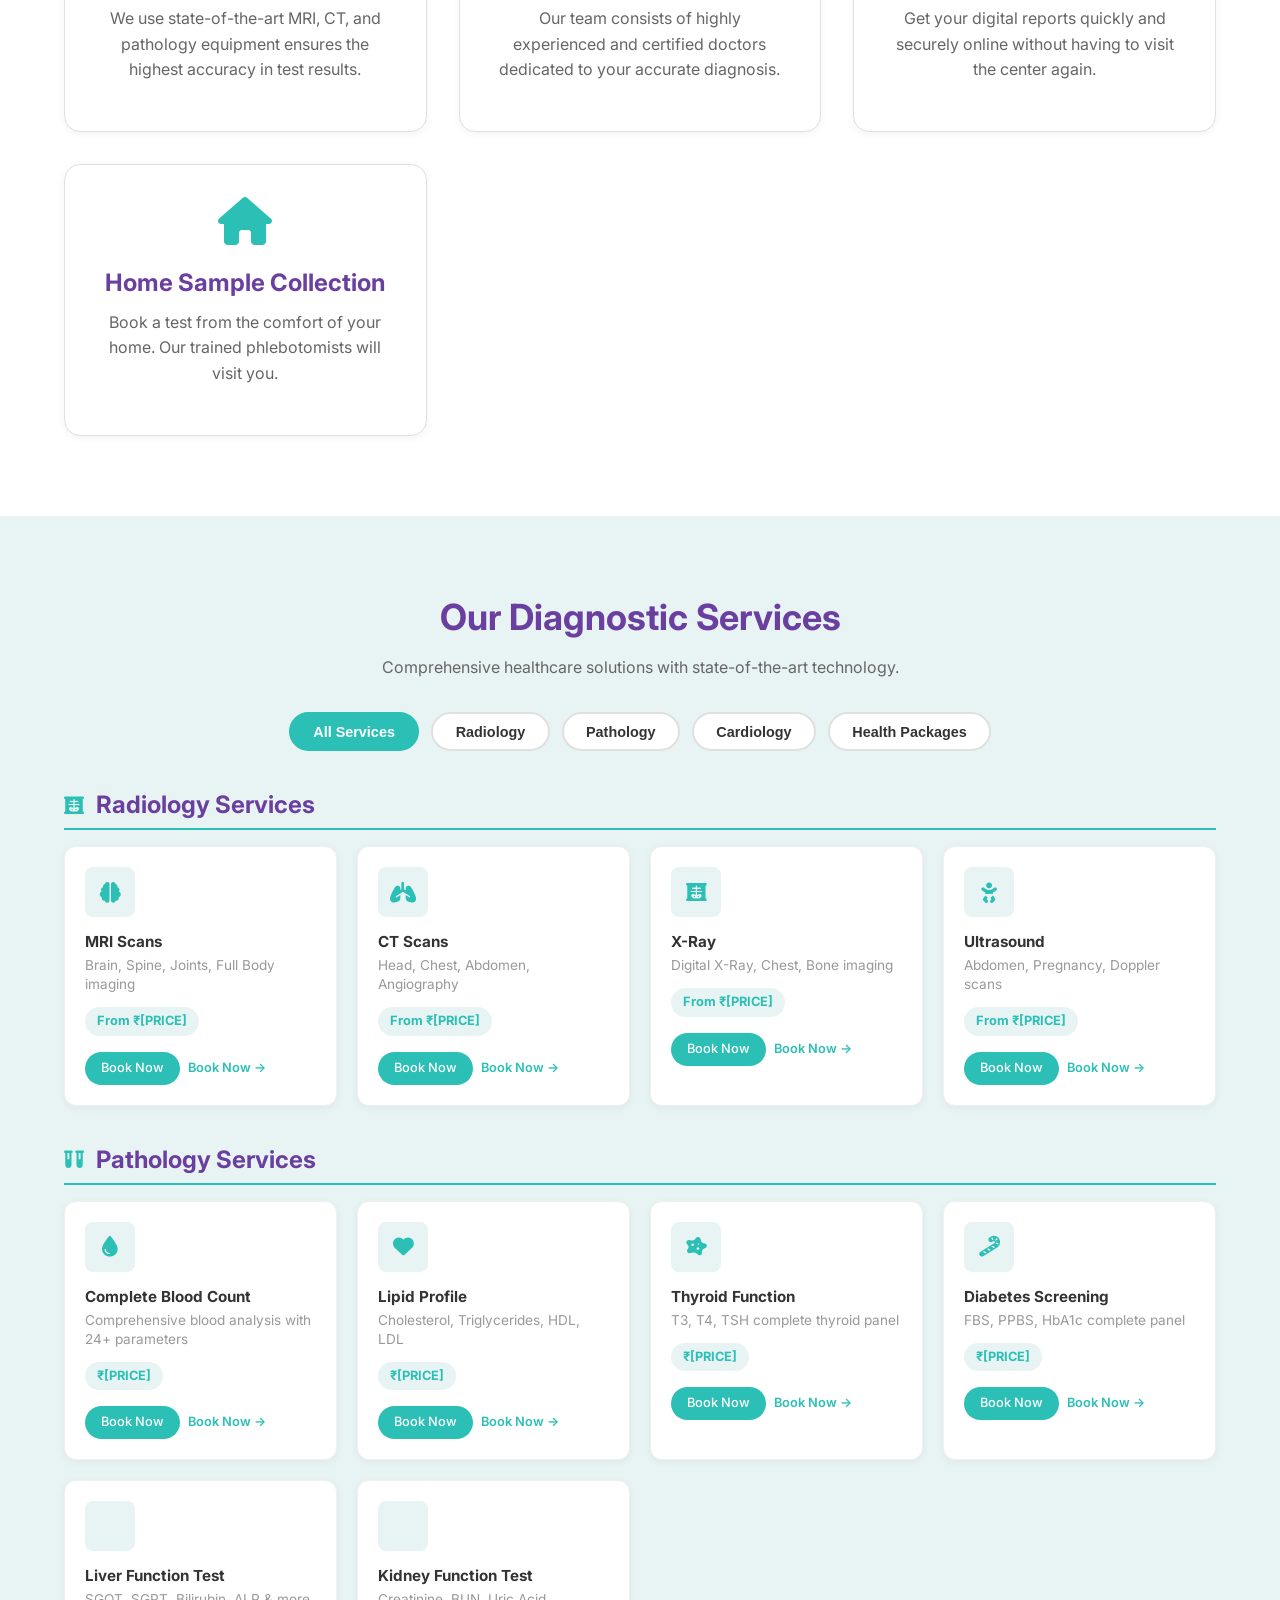
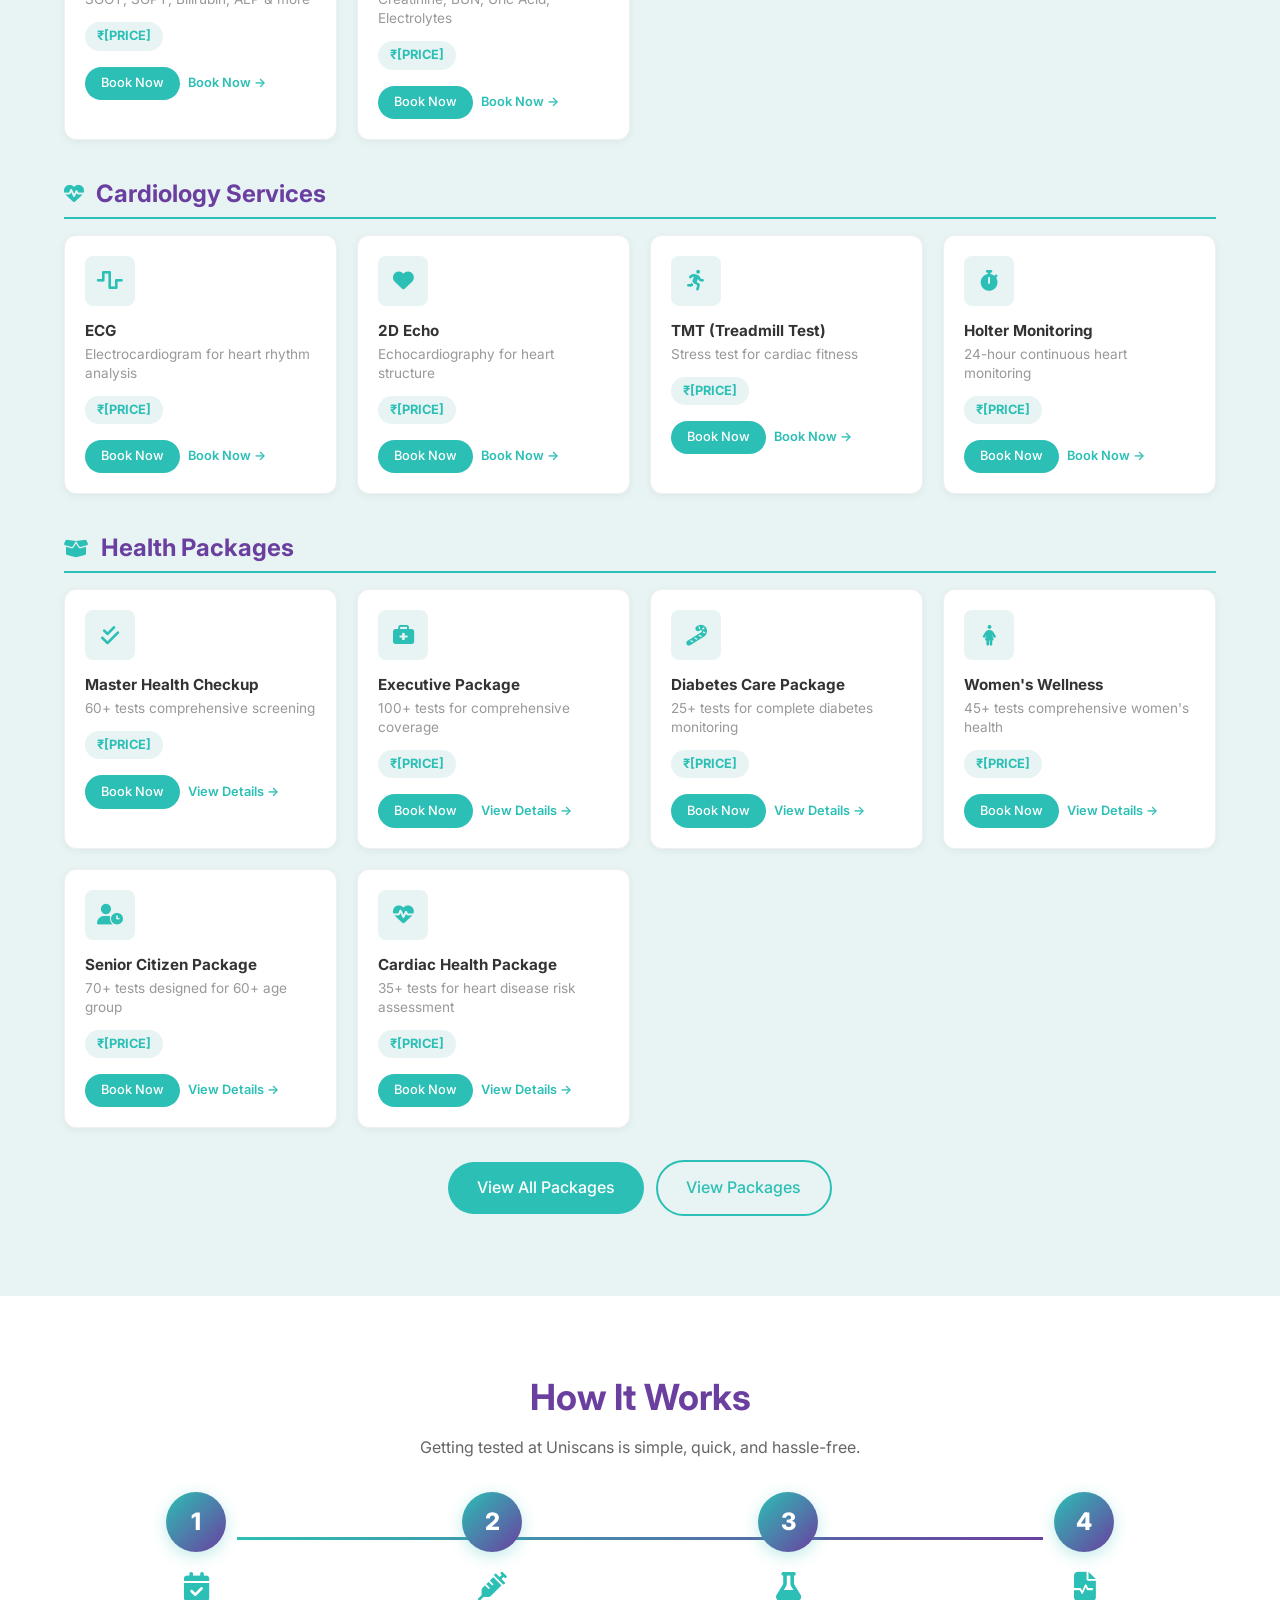
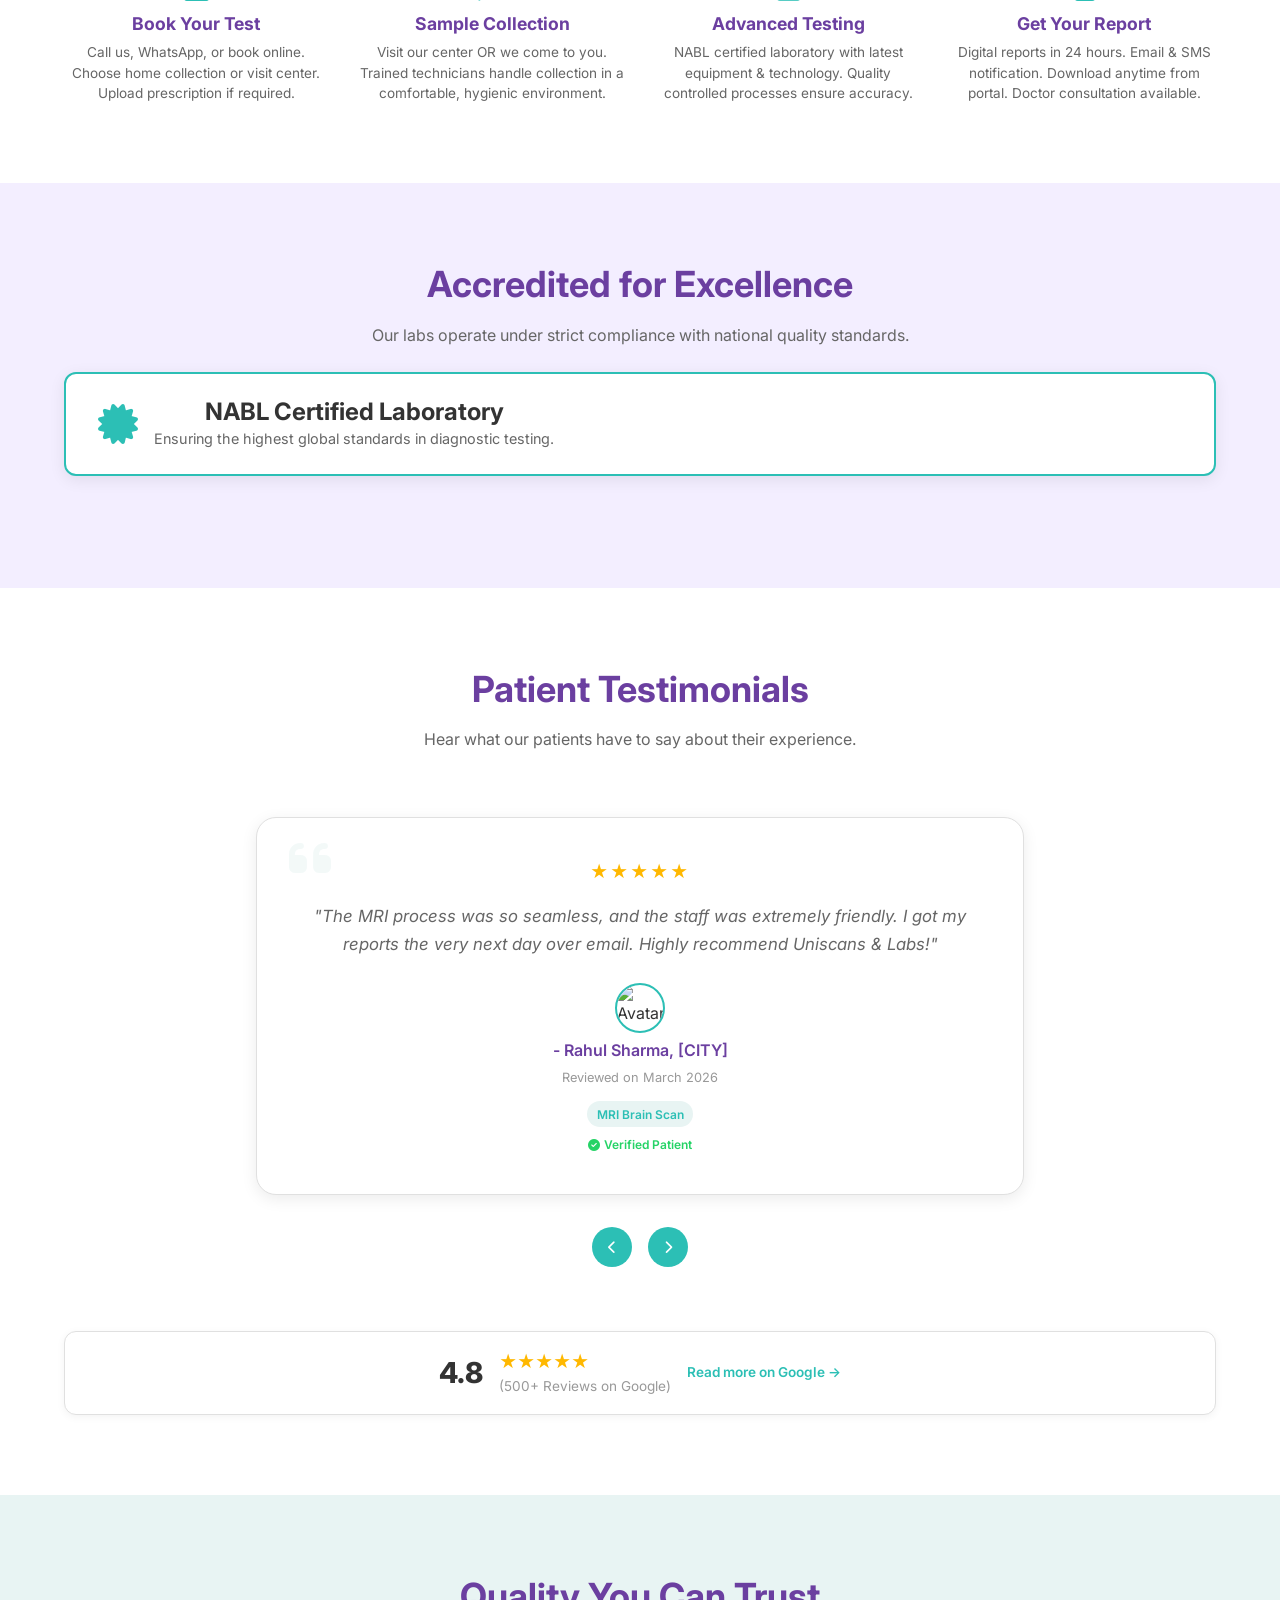
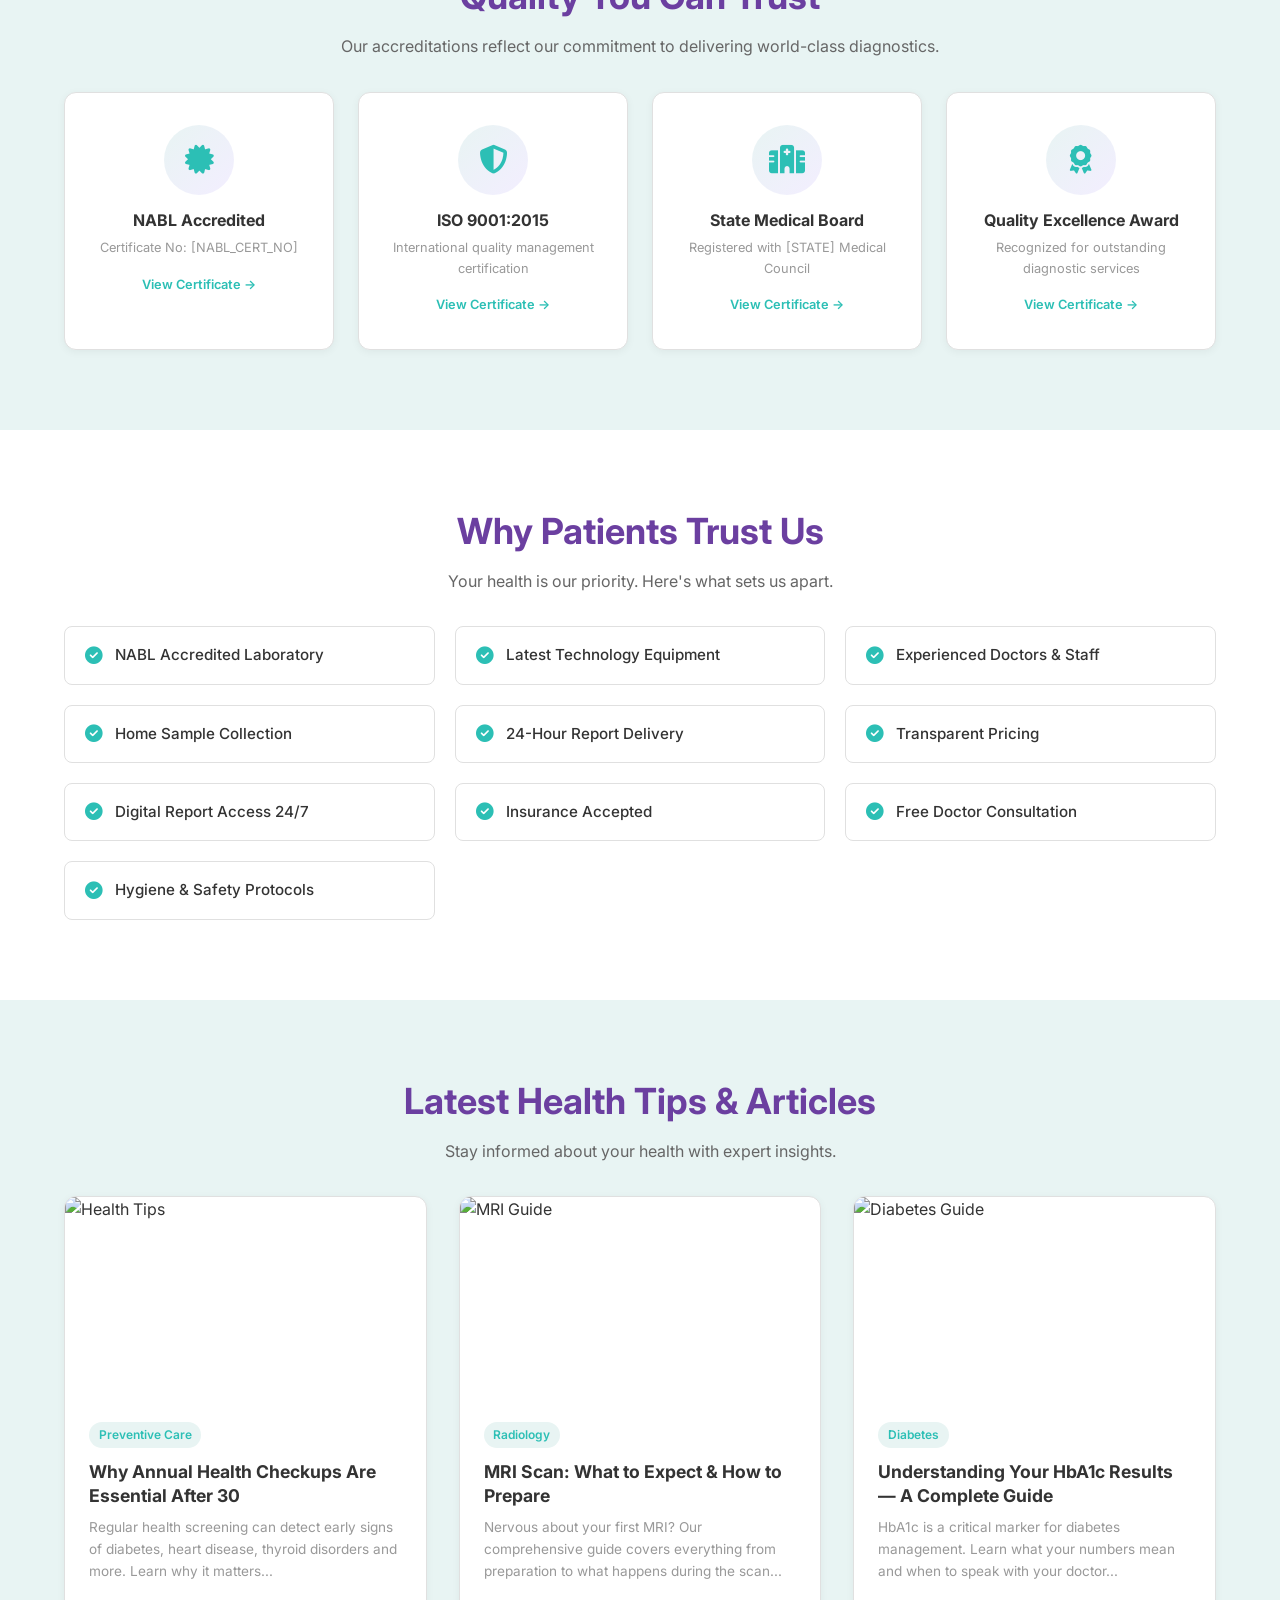
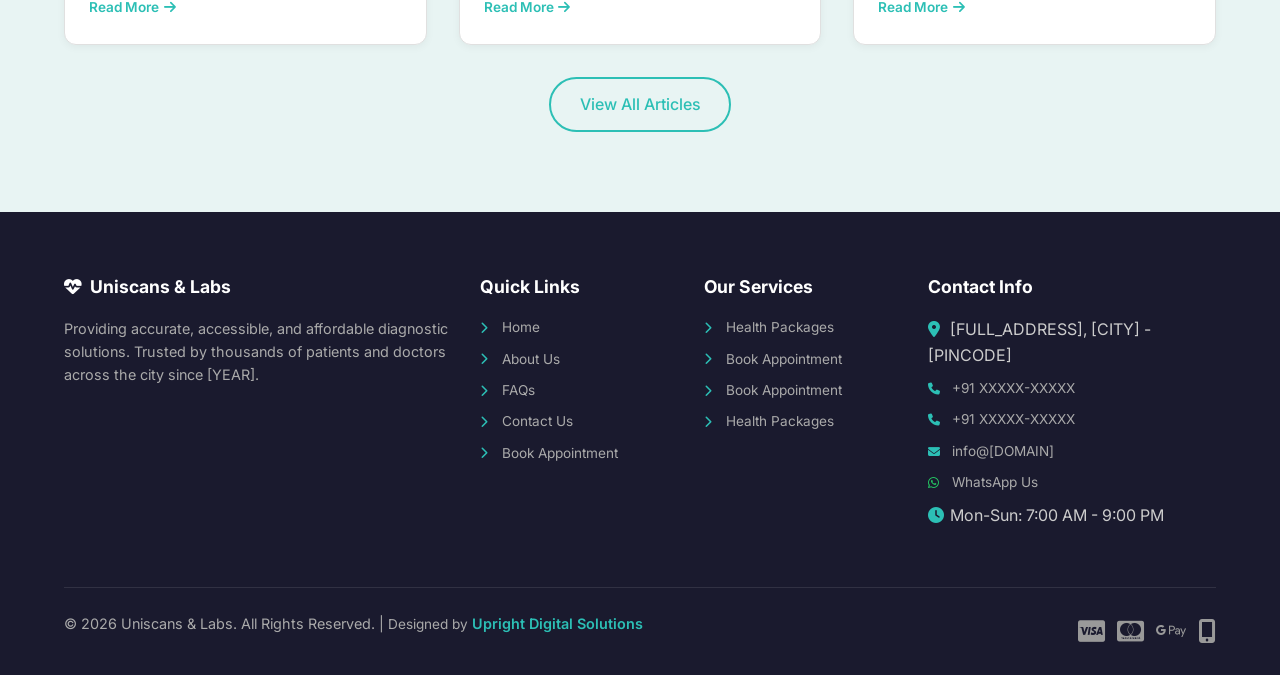
==== commit aa29a2ed: "update1" ====
--- a/index.html
+++ b/index.html
@@ -41,12 +41,12 @@
             <nav class="nav-links" id="navLinks">
                 <a href="index.html" class="active">Home</a>
                 <div class="nav-dropdown">
-                    <a href="services.html">Services <i class="fas fa-chevron-down"></i></a>
+                    <a href="packages.html">Services <i class="fas fa-chevron-down"></i></a>
                     <div class="dropdown-menu">
-                        <a href="services.html"><i class="fas fa-stethoscope"></i> All Services</a>
+                        
                         <a href="packages.html"><i class="fas fa-box-open"></i> Health Packages</a>
-                        <a href="test-catalog.html"><i class="fas fa-list-alt"></i> Test Catalog</a>
-                        <a href="preparation.html"><i class="fas fa-clipboard-list"></i> Preparation Guides</a>
+                        
+                        
                     </div>
                 </div>
                 <a href="about.html">About Us</a>
@@ -107,7 +107,7 @@
 
                 <div class="hero-buttons">
                     <a href="appointment.html" class="btn btn-primary btn-lg">📞 Book Now - Get Report in 24hrs</a>
-                    <a href="services.html" class="btn btn-outline">Explore Services</a>
+                    <a href="packages.html" class="btn btn-outline">Explore Packages</a>
                     <a href="https://wa.me/91XXXXXXXXXX?text=Hi%2C%20I%20want%20to%20book%20a%20test.%20Please%20assist." target="_blank" rel="noopener" class="btn btn-whatsapp">
                         <i class="fab fa-whatsapp"></i> WhatsApp Us
                     </a>
@@ -221,7 +221,7 @@
                         <span class="service-price-badge">From ₹[PRICE]</span>
                         <div class="service-mini-actions">
                             <a href="appointment.html" class="btn btn-accent btn-sm">Book Now</a>
-                            <a href="services.html#mri" class="view-details">View Details →</a>
+                            <a href="appointment.html" class="view-details">Book Now →</a>
                         </div>
                     </div>
                     <div class="service-card-mini fade-in">
@@ -231,7 +231,7 @@
                         <span class="service-price-badge">From ₹[PRICE]</span>
                         <div class="service-mini-actions">
                             <a href="appointment.html" class="btn btn-accent btn-sm">Book Now</a>
-                            <a href="services.html#ct" class="view-details">View Details →</a>
+                            <a href="appointment.html" class="view-details">Book Now →</a>
                         </div>
                     </div>
                     <div class="service-card-mini fade-in">
@@ -241,7 +241,7 @@
                         <span class="service-price-badge">From ₹[PRICE]</span>
                         <div class="service-mini-actions">
                             <a href="appointment.html" class="btn btn-accent btn-sm">Book Now</a>
-                            <a href="services.html#xray" class="view-details">View Details →</a>
+                            <a href="appointment.html" class="view-details">Book Now →</a>
                         </div>
                     </div>
                     <div class="service-card-mini fade-in">
@@ -251,7 +251,7 @@
                         <span class="service-price-badge">From ₹[PRICE]</span>
                         <div class="service-mini-actions">
                             <a href="appointment.html" class="btn btn-accent btn-sm">Book Now</a>
-                            <a href="services.html#ultrasound" class="view-details">View Details →</a>
+                            <a href="appointment.html" class="view-details">Book Now →</a>
                         </div>
                     </div>
                 </div>
@@ -271,7 +271,7 @@
                         <span class="service-price-badge">₹[PRICE]</span>
                         <div class="service-mini-actions">
                             <a href="appointment.html" class="btn btn-accent btn-sm">Book Now</a>
-                            <a href="services.html#cbc" class="view-details">View Details →</a>
+                            <a href="appointment.html" class="view-details">Book Now →</a>
                         </div>
                     </div>
                     <div class="service-card-mini fade-in">
@@ -281,7 +281,7 @@
                         <span class="service-price-badge">₹[PRICE]</span>
                         <div class="service-mini-actions">
                             <a href="appointment.html" class="btn btn-accent btn-sm">Book Now</a>
-                            <a href="services.html#lipid" class="view-details">View Details →</a>
+                            <a href="appointment.html" class="view-details">Book Now →</a>
                         </div>
                     </div>
                     <div class="service-card-mini fade-in">
@@ -291,7 +291,7 @@
                         <span class="service-price-badge">₹[PRICE]</span>
                         <div class="service-mini-actions">
                             <a href="appointment.html" class="btn btn-accent btn-sm">Book Now</a>
-                            <a href="services.html#thyroid" class="view-details">View Details →</a>
+                            <a href="appointment.html" class="view-details">Book Now →</a>
                         </div>
                     </div>
                     <div class="service-card-mini fade-in">
@@ -301,7 +301,7 @@
                         <span class="service-price-badge">₹[PRICE]</span>
                         <div class="service-mini-actions">
                             <a href="appointment.html" class="btn btn-accent btn-sm">Book Now</a>
-                            <a href="services.html#diabetes" class="view-details">View Details →</a>
+                            <a href="appointment.html" class="view-details">Book Now →</a>
                         </div>
                     </div>
                     <div class="service-card-mini fade-in">
@@ -311,7 +311,7 @@
                         <span class="service-price-badge">₹[PRICE]</span>
                         <div class="service-mini-actions">
                             <a href="appointment.html" class="btn btn-accent btn-sm">Book Now</a>
-                            <a href="services.html#lft" class="view-details">View Details →</a>
+                            <a href="appointment.html" class="view-details">Book Now →</a>
                         </div>
                     </div>
                     <div class="service-card-mini fade-in">
@@ -321,7 +321,7 @@
                         <span class="service-price-badge">₹[PRICE]</span>
                         <div class="service-mini-actions">
                             <a href="appointment.html" class="btn btn-accent btn-sm">Book Now</a>
-                            <a href="services.html#kft" class="view-details">View Details →</a>
+                            <a href="appointment.html" class="view-details">Book Now →</a>
                         </div>
                     </div>
                 </div>
@@ -341,7 +341,7 @@
                         <span class="service-price-badge">₹[PRICE]</span>
                         <div class="service-mini-actions">
                             <a href="appointment.html" class="btn btn-accent btn-sm">Book Now</a>
-                            <a href="services.html#ecg" class="view-details">View Details →</a>
+                            <a href="appointment.html" class="view-details">Book Now →</a>
                         </div>
                     </div>
                     <div class="service-card-mini fade-in">
@@ -351,7 +351,7 @@
                         <span class="service-price-badge">₹[PRICE]</span>
                         <div class="service-mini-actions">
                             <a href="appointment.html" class="btn btn-accent btn-sm">Book Now</a>
-                            <a href="services.html#echo" class="view-details">View Details →</a>
+                            <a href="appointment.html" class="view-details">Book Now →</a>
                         </div>
                     </div>
                     <div class="service-card-mini fade-in">
@@ -361,7 +361,7 @@
                         <span class="service-price-badge">₹[PRICE]</span>
                         <div class="service-mini-actions">
                             <a href="appointment.html" class="btn btn-accent btn-sm">Book Now</a>
-                            <a href="services.html#tmt" class="view-details">View Details →</a>
+                            <a href="appointment.html" class="view-details">Book Now →</a>
                         </div>
                     </div>
                     <div class="service-card-mini fade-in">
@@ -371,7 +371,7 @@
                         <span class="service-price-badge">₹[PRICE]</span>
                         <div class="service-mini-actions">
                             <a href="appointment.html" class="btn btn-accent btn-sm">Book Now</a>
-                            <a href="services.html#holter" class="view-details">View Details →</a>
+                            <a href="appointment.html" class="view-details">Book Now →</a>
                         </div>
                     </div>
                 </div>
@@ -448,7 +448,7 @@
             </div>
             
             <div class="text-center mt-2">
-                <a href="services.html" class="btn btn-primary">View All Services</a>
+                <a href="packages.html" class="btn btn-primary">View All Packages</a>
                 <a href="packages.html" class="btn btn-outline" style="margin-left: 0.5rem;">View Packages</a>
             </div>
         </div>
@@ -700,7 +700,7 @@
                     <h3>Quick Links</h3>
                     <ul class="footer-links">
                         <li><a href="index.html"><i class="fas fa-chevron-right"></i> Home</a></li>
-                        <li><a href="services.html"><i class="fas fa-chevron-right"></i> Services</a></li>
+                        
                         <li><a href="about.html"><i class="fas fa-chevron-right"></i> About Us</a></li>
                         <li><a href="faq.html"><i class="fas fa-chevron-right"></i> FAQs</a></li>
                         <li><a href="contact.html"><i class="fas fa-chevron-right"></i> Contact Us</a></li>
@@ -712,12 +712,12 @@
                 <div>
                     <h3>Our Services</h3>
                     <ul class="footer-links">
-                        <li><a href="services.html"><i class="fas fa-chevron-right"></i> MRI & CT Scan</a></li>
-                        <li><a href="services.html"><i class="fas fa-chevron-right"></i> Ultrasound</a></li>
-                        <li><a href="services.html"><i class="fas fa-chevron-right"></i> Pathology</a></li>
-                        <li><a href="services.html"><i class="fas fa-chevron-right"></i> X-Ray</a></li>
                         <li><a href="packages.html"><i class="fas fa-chevron-right"></i> Health Packages</a></li>
-                        <li><a href="services.html"><i class="fas fa-chevron-right"></i> Cardiology</a></li>
+                        <li><a href="appointment.html"><i class="fas fa-chevron-right"></i> Book Appointment</a></li>
+                        
+                        <li><a href="appointment.html"><i class="fas fa-chevron-right"></i> Book Appointment</a></li>
+                        <li><a href="packages.html"><i class="fas fa-chevron-right"></i> Health Packages</a></li>
+                        
                     </ul>
                 </div>
                 
--- a/styles.css
+++ b/styles.css
@@ -2865,6 +2865,33 @@
   width: 100%;
 }
 
+/* Tier Specific Styles */
+.card-silver {
+  border-top: 6px solid var(--purple);
+}
+.card-silver .plan-name { color: var(--purple); }
+.card-silver:hover { box-shadow: 0 12px 24px rgba(107, 63, 160, 0.15); border-color: var(--purple); }
+
+.card-gold {
+  border-top: 6px solid #d4af37;
+}
+.card-gold .plan-name { color: #d4af37; }
+.card-gold.popular { border-color: #d4af37; }
+.card-gold.popular .popular-badge { background: #d4af37; color: white; }
+.card-gold.popular:hover { border-color: #d4af37; box-shadow: 0 15px 30px rgba(212, 175, 55, 0.2); }
+
+.card-platinum {
+  border-top: 6px solid #e91e63;
+}
+.card-platinum .plan-name { color: #e91e63; }
+.card-platinum:hover { box-shadow: 0 12px 24px rgba(233, 30, 99, 0.15); border-color: #e91e63; }
+
+.card-diamond {
+  border-top: 6px solid var(--teal);
+}
+.card-diamond .plan-name { color: var(--teal); }
+.card-diamond:hover { box-shadow: var(--shadow-lg); border-color: var(--teal); }
+
 /* Comparison Table */
 .table-responsive {
   overflow-x: auto;
@@ -3156,6 +3183,37 @@
 .portal-login-tab.active {
   color: var(--teal);
   border-bottom-color: var(--teal);
+}
+
+/* ========================================
+   FLOATING BOOKING BUTTON
+   ======================================== */
+.floating-booking-btn {
+  position: fixed;
+  bottom: 30px;
+  right: 110px; /* offset from whatsapp float */
+  background-color: var(--teal);
+  color: white;
+  padding: 0.8rem 1.5rem;
+  border-radius: var(--radius-pill);
+  font-weight: 600;
+  box-shadow: 0 4px 15px rgba(44, 191, 181, 0.4);
+  z-index: 100;
+  transition: var(--transition);
+}
+
+.floating-booking-btn:hover {
+  background-color: var(--teal-dark);
+  transform: translateY(-3px);
+  box-shadow: 0 6px 20px rgba(44, 191, 181, 0.6);
+  color: white;
+}
+
+@media (max-width: 600px) {
+  .floating-booking-btn {
+    bottom: 100px;
+    right: 20px;
+  }
 }
 
 /* ========================================
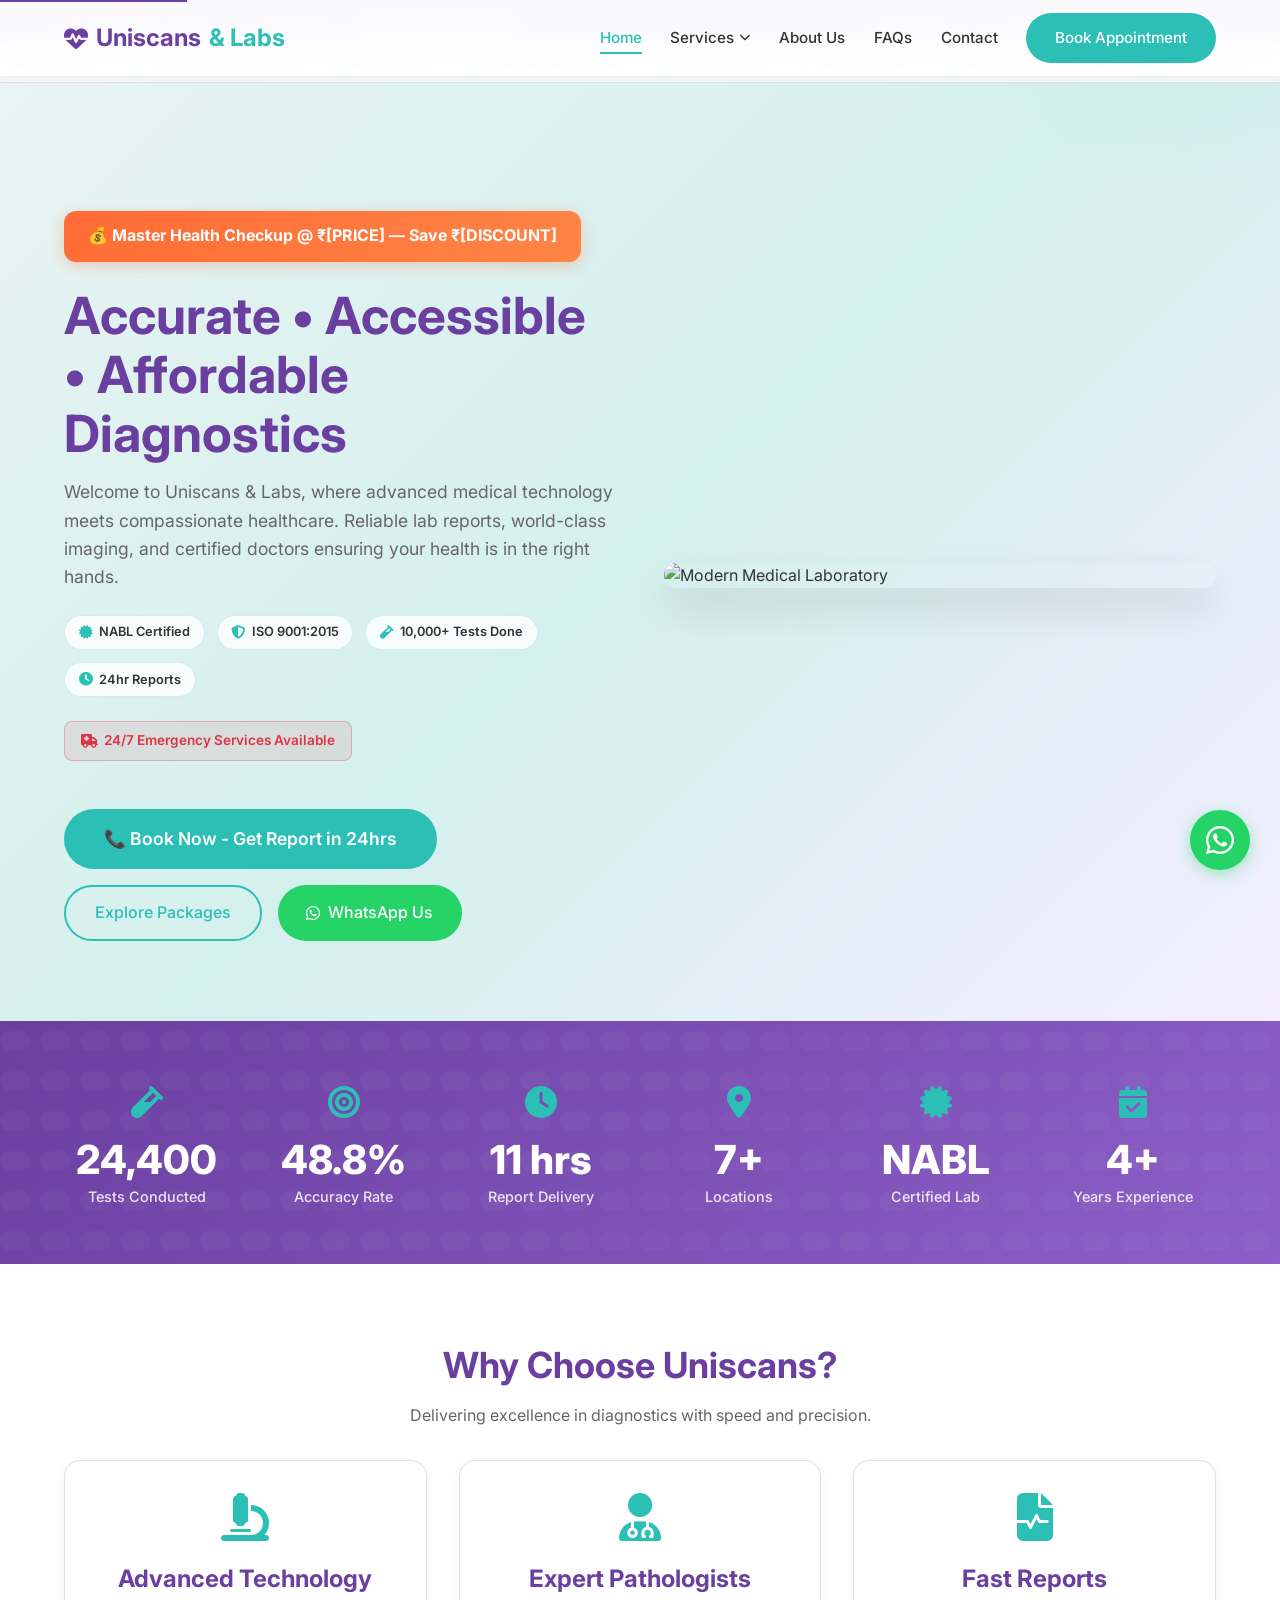
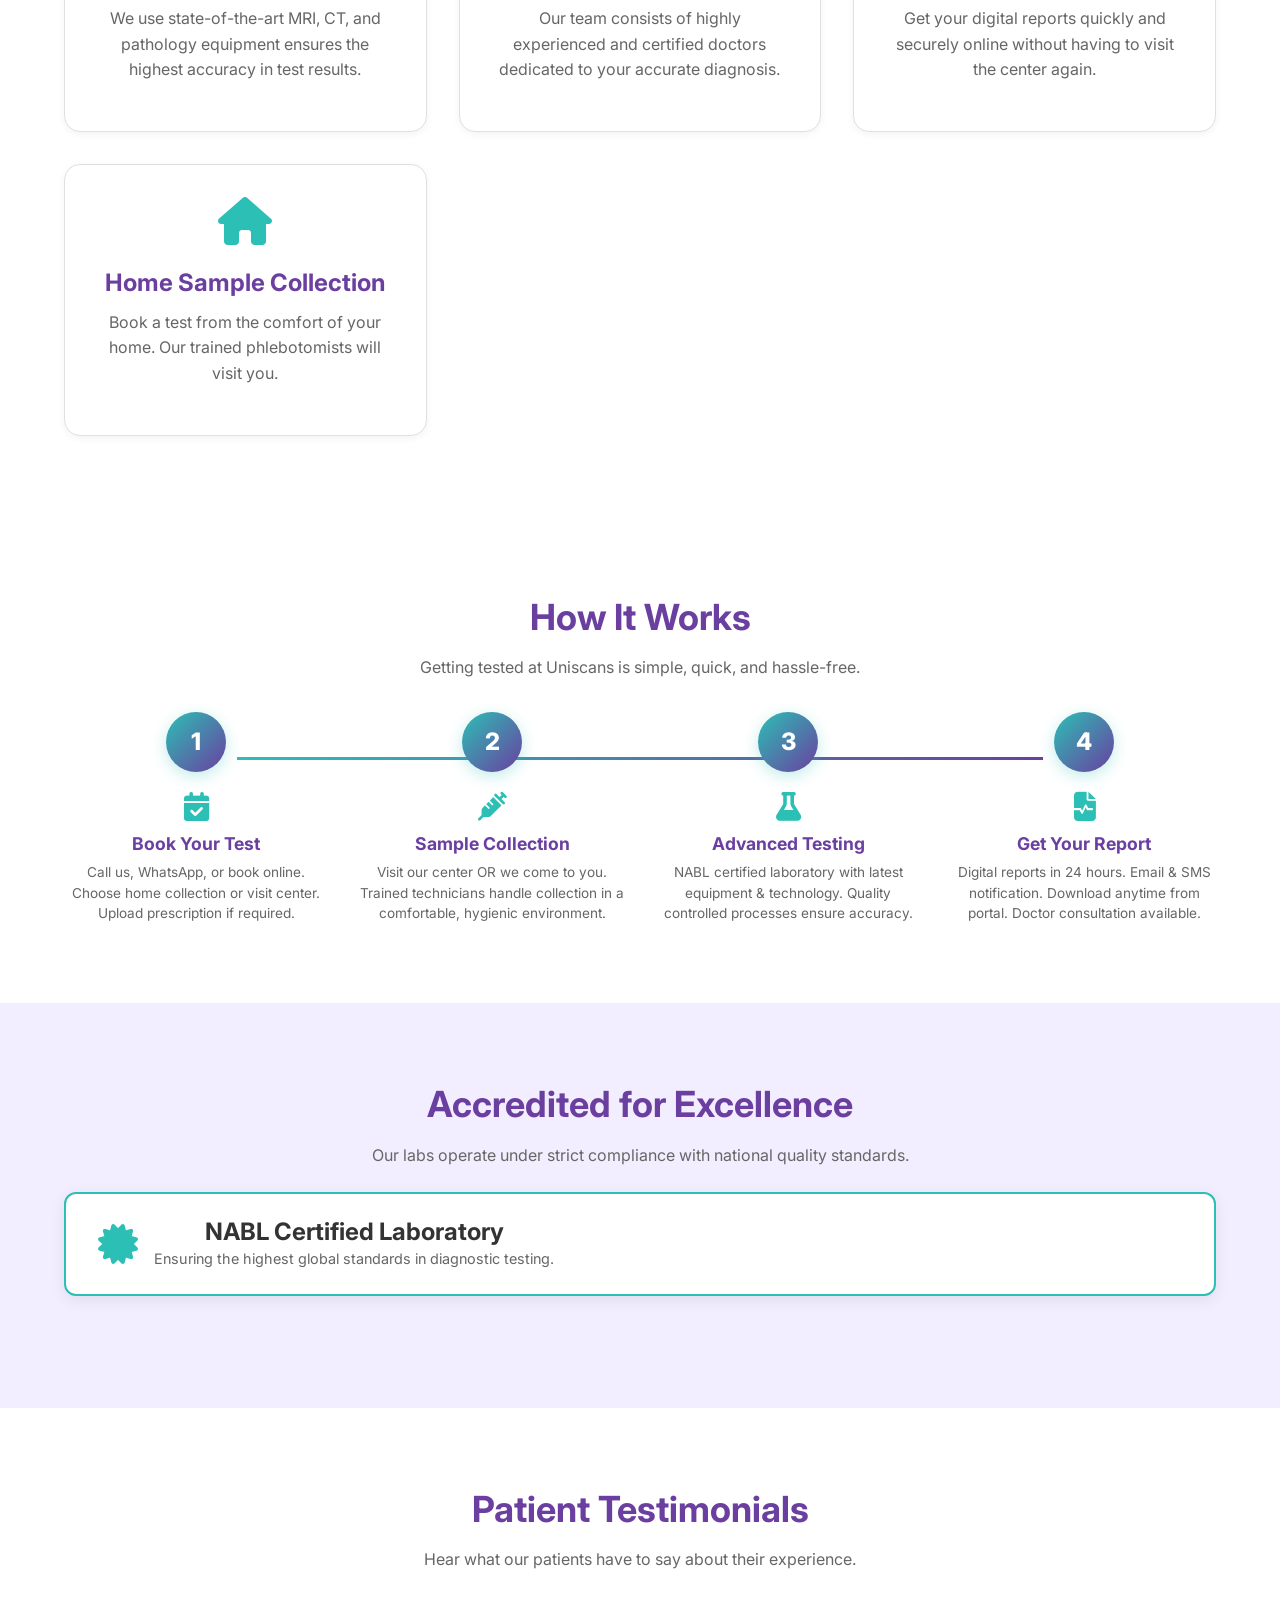
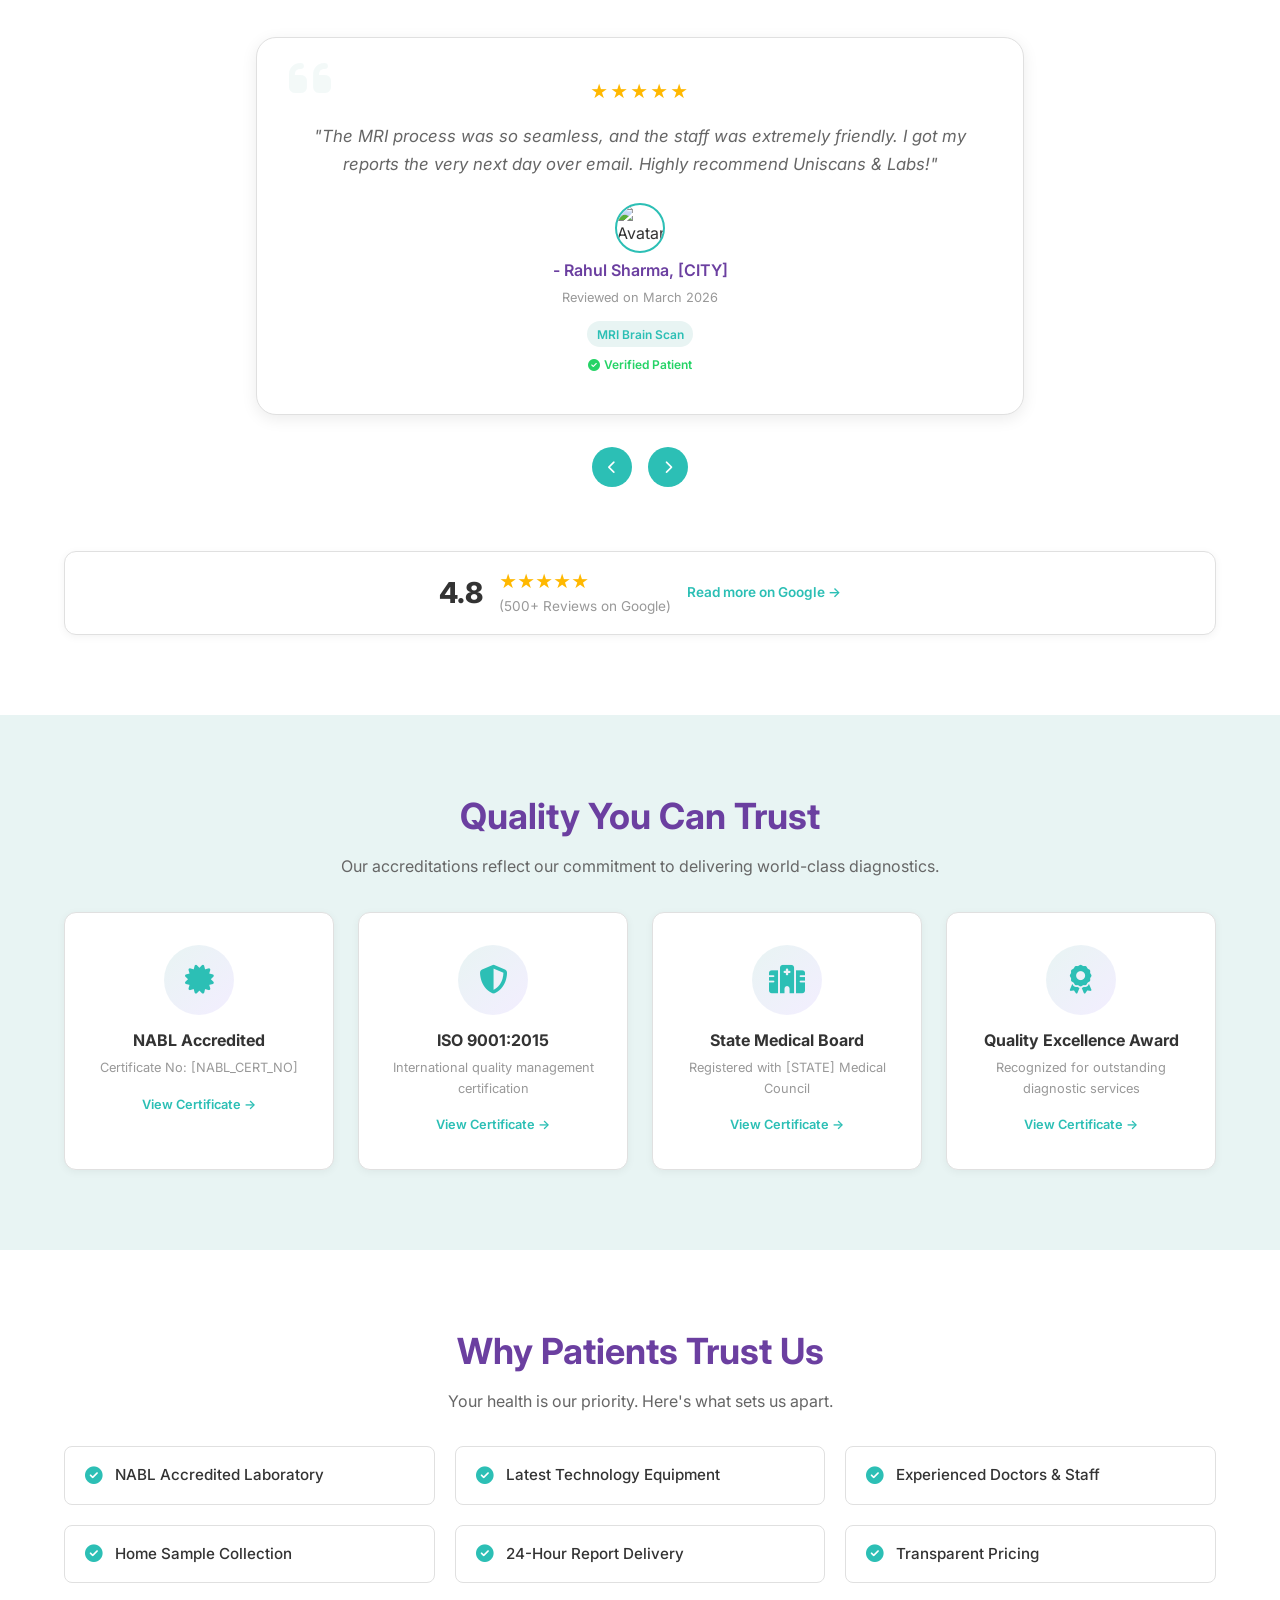
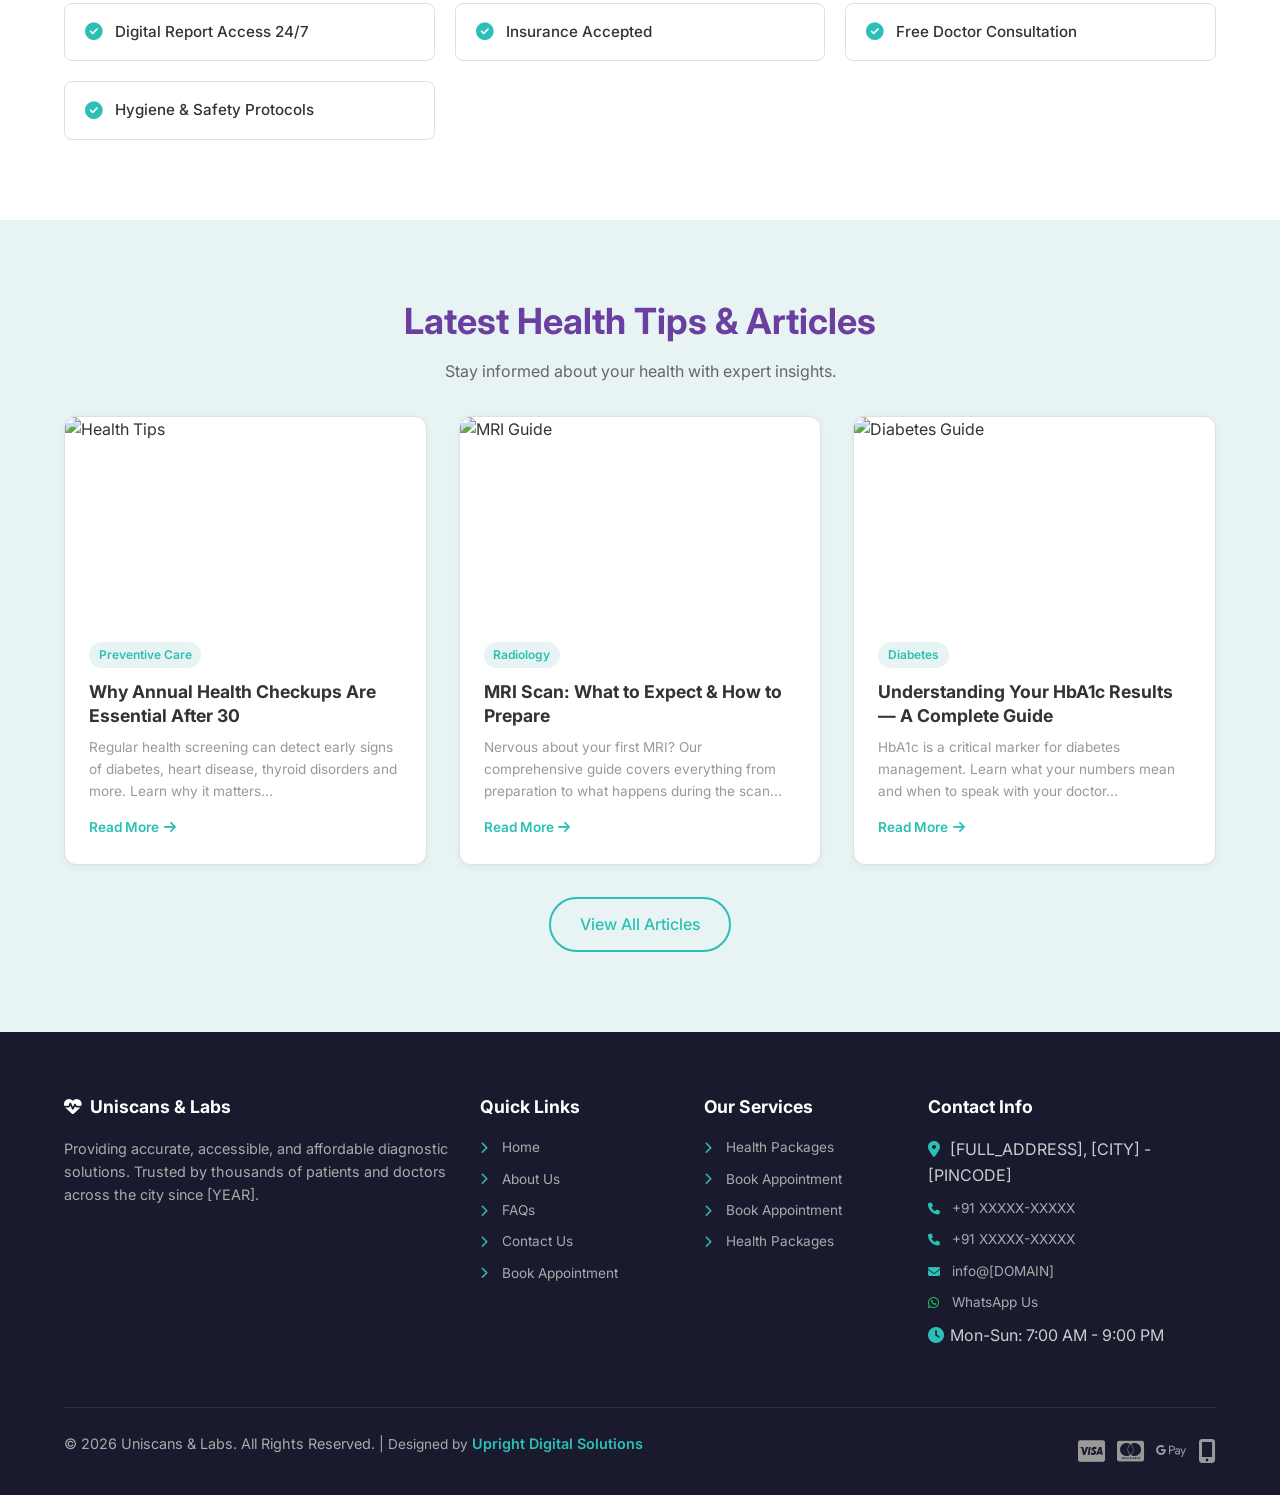
==== commit 5721e4b5: "update2" ====
--- a/index.html
+++ b/index.html
@@ -186,270 +186,6 @@
                     <h3>Home Sample Collection</h3>
                     <p>Book a test from the comfort of your home. Our trained phlebotomists will visit you.</p>
                 </div>
-            </div>
-        </div>
-    </section>
-
-    <!-- Expanded Services Section -->
-    <section class="section section-alt" id="services">
-        <div class="container">
-            <div class="text-center mb-2">
-                <h2>Our Diagnostic Services</h2>
-                <p>Comprehensive healthcare solutions with state-of-the-art technology.</p>
-            </div>
-            
-            <!-- Category Tabs -->
-            <div class="service-category-tabs">
-                <button class="service-tab active" data-category="all">All Services</button>
-                <button class="service-tab" data-category="radiology">Radiology</button>
-                <button class="service-tab" data-category="pathology">Pathology</button>
-                <button class="service-tab" data-category="cardiology">Cardiology</button>
-                <button class="service-tab" data-category="packages">Health Packages</button>
-            </div>
-
-            <!-- Radiology -->
-            <div class="service-category-section" data-category="radiology">
-                <div class="service-category-header">
-                    <i class="fas fa-x-ray"></i>
-                    <h3 style="margin-bottom:0;">Radiology Services</h3>
-                </div>
-                <div class="service-grid-4">
-                    <div class="service-card-mini fade-in">
-                        <div class="service-mini-icon"><i class="fas fa-brain"></i></div>
-                        <h4>MRI Scans</h4>
-                        <p class="service-mini-desc">Brain, Spine, Joints, Full Body imaging</p>
-                        <span class="service-price-badge">From ₹[PRICE]</span>
-                        <div class="service-mini-actions">
-                            <a href="appointment.html" class="btn btn-accent btn-sm">Book Now</a>
-                            <a href="appointment.html" class="view-details">Book Now →</a>
-                        </div>
-                    </div>
-                    <div class="service-card-mini fade-in">
-                        <div class="service-mini-icon"><i class="fas fa-lungs"></i></div>
-                        <h4>CT Scans</h4>
-                        <p class="service-mini-desc">Head, Chest, Abdomen, Angiography</p>
-                        <span class="service-price-badge">From ₹[PRICE]</span>
-                        <div class="service-mini-actions">
-                            <a href="appointment.html" class="btn btn-accent btn-sm">Book Now</a>
-                            <a href="appointment.html" class="view-details">Book Now →</a>
-                        </div>
-                    </div>
-                    <div class="service-card-mini fade-in">
-                        <div class="service-mini-icon"><i class="fas fa-x-ray"></i></div>
-                        <h4>X-Ray</h4>
-                        <p class="service-mini-desc">Digital X-Ray, Chest, Bone imaging</p>
-                        <span class="service-price-badge">From ₹[PRICE]</span>
-                        <div class="service-mini-actions">
-                            <a href="appointment.html" class="btn btn-accent btn-sm">Book Now</a>
-                            <a href="appointment.html" class="view-details">Book Now →</a>
-                        </div>
-                    </div>
-                    <div class="service-card-mini fade-in">
-                        <div class="service-mini-icon"><i class="fas fa-baby"></i></div>
-                        <h4>Ultrasound</h4>
-                        <p class="service-mini-desc">Abdomen, Pregnancy, Doppler scans</p>
-                        <span class="service-price-badge">From ₹[PRICE]</span>
-                        <div class="service-mini-actions">
-                            <a href="appointment.html" class="btn btn-accent btn-sm">Book Now</a>
-                            <a href="appointment.html" class="view-details">Book Now →</a>
-                        </div>
-                    </div>
-                </div>
-            </div>
-
-            <!-- Pathology -->
-            <div class="service-category-section" data-category="pathology" style="margin-top: 2.5rem;">
-                <div class="service-category-header">
-                    <i class="fas fa-vials"></i>
-                    <h3 style="margin-bottom:0;">Pathology Services</h3>
-                </div>
-                <div class="service-grid-4">
-                    <div class="service-card-mini fade-in">
-                        <div class="service-mini-icon"><i class="fas fa-tint"></i></div>
-                        <h4>Complete Blood Count</h4>
-                        <p class="service-mini-desc">Comprehensive blood analysis with 24+ parameters</p>
-                        <span class="service-price-badge">₹[PRICE]</span>
-                        <div class="service-mini-actions">
-                            <a href="appointment.html" class="btn btn-accent btn-sm">Book Now</a>
-                            <a href="appointment.html" class="view-details">Book Now →</a>
-                        </div>
-                    </div>
-                    <div class="service-card-mini fade-in">
-                        <div class="service-mini-icon"><i class="fas fa-heart"></i></div>
-                        <h4>Lipid Profile</h4>
-                        <p class="service-mini-desc">Cholesterol, Triglycerides, HDL, LDL</p>
-                        <span class="service-price-badge">₹[PRICE]</span>
-                        <div class="service-mini-actions">
-                            <a href="appointment.html" class="btn btn-accent btn-sm">Book Now</a>
-                            <a href="appointment.html" class="view-details">Book Now →</a>
-                        </div>
-                    </div>
-                    <div class="service-card-mini fade-in">
-                        <div class="service-mini-icon"><i class="fas fa-disease"></i></div>
-                        <h4>Thyroid Function</h4>
-                        <p class="service-mini-desc">T3, T4, TSH complete thyroid panel</p>
-                        <span class="service-price-badge">₹[PRICE]</span>
-                        <div class="service-mini-actions">
-                            <a href="appointment.html" class="btn btn-accent btn-sm">Book Now</a>
-                            <a href="appointment.html" class="view-details">Book Now →</a>
-                        </div>
-                    </div>
-                    <div class="service-card-mini fade-in">
-                        <div class="service-mini-icon"><i class="fas fa-candy-cane"></i></div>
-                        <h4>Diabetes Screening</h4>
-                        <p class="service-mini-desc">FBS, PPBS, HbA1c complete panel</p>
-                        <span class="service-price-badge">₹[PRICE]</span>
-                        <div class="service-mini-actions">
-                            <a href="appointment.html" class="btn btn-accent btn-sm">Book Now</a>
-                            <a href="appointment.html" class="view-details">Book Now →</a>
-                        </div>
-                    </div>
-                    <div class="service-card-mini fade-in">
-                        <div class="service-mini-icon"><i class="fas fa-liver"></i></div>
-                        <h4>Liver Function Test</h4>
-                        <p class="service-mini-desc">SGOT, SGPT, Bilirubin, ALP & more</p>
-                        <span class="service-price-badge">₹[PRICE]</span>
-                        <div class="service-mini-actions">
-                            <a href="appointment.html" class="btn btn-accent btn-sm">Book Now</a>
-                            <a href="appointment.html" class="view-details">Book Now →</a>
-                        </div>
-                    </div>
-                    <div class="service-card-mini fade-in">
-                        <div class="service-mini-icon"><i class="fas fa-kidneys"></i></div>
-                        <h4>Kidney Function Test</h4>
-                        <p class="service-mini-desc">Creatinine, BUN, Uric Acid, Electrolytes</p>
-                        <span class="service-price-badge">₹[PRICE]</span>
-                        <div class="service-mini-actions">
-                            <a href="appointment.html" class="btn btn-accent btn-sm">Book Now</a>
-                            <a href="appointment.html" class="view-details">Book Now →</a>
-                        </div>
-                    </div>
-                </div>
-            </div>
-
-            <!-- Cardiology -->
-            <div class="service-category-section" data-category="cardiology" style="margin-top: 2.5rem;">
-                <div class="service-category-header">
-                    <i class="fas fa-heartbeat"></i>
-                    <h3 style="margin-bottom:0;">Cardiology Services</h3>
-                </div>
-                <div class="service-grid-4">
-                    <div class="service-card-mini fade-in">
-                        <div class="service-mini-icon"><i class="fas fa-wave-square"></i></div>
-                        <h4>ECG</h4>
-                        <p class="service-mini-desc">Electrocardiogram for heart rhythm analysis</p>
-                        <span class="service-price-badge">₹[PRICE]</span>
-                        <div class="service-mini-actions">
-                            <a href="appointment.html" class="btn btn-accent btn-sm">Book Now</a>
-                            <a href="appointment.html" class="view-details">Book Now →</a>
-                        </div>
-                    </div>
-                    <div class="service-card-mini fade-in">
-                        <div class="service-mini-icon"><i class="fas fa-heart"></i></div>
-                        <h4>2D Echo</h4>
-                        <p class="service-mini-desc">Echocardiography for heart structure</p>
-                        <span class="service-price-badge">₹[PRICE]</span>
-                        <div class="service-mini-actions">
-                            <a href="appointment.html" class="btn btn-accent btn-sm">Book Now</a>
-                            <a href="appointment.html" class="view-details">Book Now →</a>
-                        </div>
-                    </div>
-                    <div class="service-card-mini fade-in">
-                        <div class="service-mini-icon"><i class="fas fa-running"></i></div>
-                        <h4>TMT (Treadmill Test)</h4>
-                        <p class="service-mini-desc">Stress test for cardiac fitness</p>
-                        <span class="service-price-badge">₹[PRICE]</span>
-                        <div class="service-mini-actions">
-                            <a href="appointment.html" class="btn btn-accent btn-sm">Book Now</a>
-                            <a href="appointment.html" class="view-details">Book Now →</a>
-                        </div>
-                    </div>
-                    <div class="service-card-mini fade-in">
-                        <div class="service-mini-icon"><i class="fas fa-stopwatch"></i></div>
-                        <h4>Holter Monitoring</h4>
-                        <p class="service-mini-desc">24-hour continuous heart monitoring</p>
-                        <span class="service-price-badge">₹[PRICE]</span>
-                        <div class="service-mini-actions">
-                            <a href="appointment.html" class="btn btn-accent btn-sm">Book Now</a>
-                            <a href="appointment.html" class="view-details">Book Now →</a>
-                        </div>
-                    </div>
-                </div>
-            </div>
-
-            <!-- Health Packages -->
-            <div class="service-category-section" data-category="packages" style="margin-top: 2.5rem;">
-                <div class="service-category-header">
-                    <i class="fas fa-box-open"></i>
-                    <h3 style="margin-bottom:0;">Health Packages</h3>
-                </div>
-                <div class="service-grid-4">
-                    <div class="service-card-mini fade-in">
-                        <div class="service-mini-icon"><i class="fas fa-check-double"></i></div>
-                        <h4>Master Health Checkup</h4>
-                        <p class="service-mini-desc">60+ tests comprehensive screening</p>
-                        <span class="service-price-badge">₹[PRICE]</span>
-                        <div class="service-mini-actions">
-                            <a href="appointment.html" class="btn btn-accent btn-sm">Book Now</a>
-                            <a href="packages.html" class="view-details">View Details →</a>
-                        </div>
-                    </div>
-                    <div class="service-card-mini fade-in">
-                        <div class="service-mini-icon"><i class="fas fa-briefcase-medical"></i></div>
-                        <h4>Executive Package</h4>
-                        <p class="service-mini-desc">100+ tests for comprehensive coverage</p>
-                        <span class="service-price-badge">₹[PRICE]</span>
-                        <div class="service-mini-actions">
-                            <a href="appointment.html" class="btn btn-accent btn-sm">Book Now</a>
-                            <a href="packages.html" class="view-details">View Details →</a>
-                        </div>
-                    </div>
-                    <div class="service-card-mini fade-in">
-                        <div class="service-mini-icon"><i class="fas fa-candy-cane"></i></div>
-                        <h4>Diabetes Care Package</h4>
-                        <p class="service-mini-desc">25+ tests for complete diabetes monitoring</p>
-                        <span class="service-price-badge">₹[PRICE]</span>
-                        <div class="service-mini-actions">
-                            <a href="appointment.html" class="btn btn-accent btn-sm">Book Now</a>
-                            <a href="packages.html" class="view-details">View Details →</a>
-                        </div>
-                    </div>
-                    <div class="service-card-mini fade-in">
-                        <div class="service-mini-icon"><i class="fas fa-female"></i></div>
-                        <h4>Women's Wellness</h4>
-                        <p class="service-mini-desc">45+ tests comprehensive women's health</p>
-                        <span class="service-price-badge">₹[PRICE]</span>
-                        <div class="service-mini-actions">
-                            <a href="appointment.html" class="btn btn-accent btn-sm">Book Now</a>
-                            <a href="packages.html" class="view-details">View Details →</a>
-                        </div>
-                    </div>
-                    <div class="service-card-mini fade-in">
-                        <div class="service-mini-icon"><i class="fas fa-user-clock"></i></div>
-                        <h4>Senior Citizen Package</h4>
-                        <p class="service-mini-desc">70+ tests designed for 60+ age group</p>
-                        <span class="service-price-badge">₹[PRICE]</span>
-                        <div class="service-mini-actions">
-                            <a href="appointment.html" class="btn btn-accent btn-sm">Book Now</a>
-                            <a href="packages.html" class="view-details">View Details →</a>
-                        </div>
-                    </div>
-                    <div class="service-card-mini fade-in">
-                        <div class="service-mini-icon"><i class="fas fa-heartbeat"></i></div>
-                        <h4>Cardiac Health Package</h4>
-                        <p class="service-mini-desc">35+ tests for heart disease risk assessment</p>
-                        <span class="service-price-badge">₹[PRICE]</span>
-                        <div class="service-mini-actions">
-                            <a href="appointment.html" class="btn btn-accent btn-sm">Book Now</a>
-                            <a href="packages.html" class="view-details">View Details →</a>
-                        </div>
-                    </div>
-                </div>
-            </div>
-            
-            <div class="text-center mt-2">
-                <a href="packages.html" class="btn btn-primary">View All Packages</a>
-                <a href="packages.html" class="btn btn-outline" style="margin-left: 0.5rem;">View Packages</a>
             </div>
         </div>
     </section>
